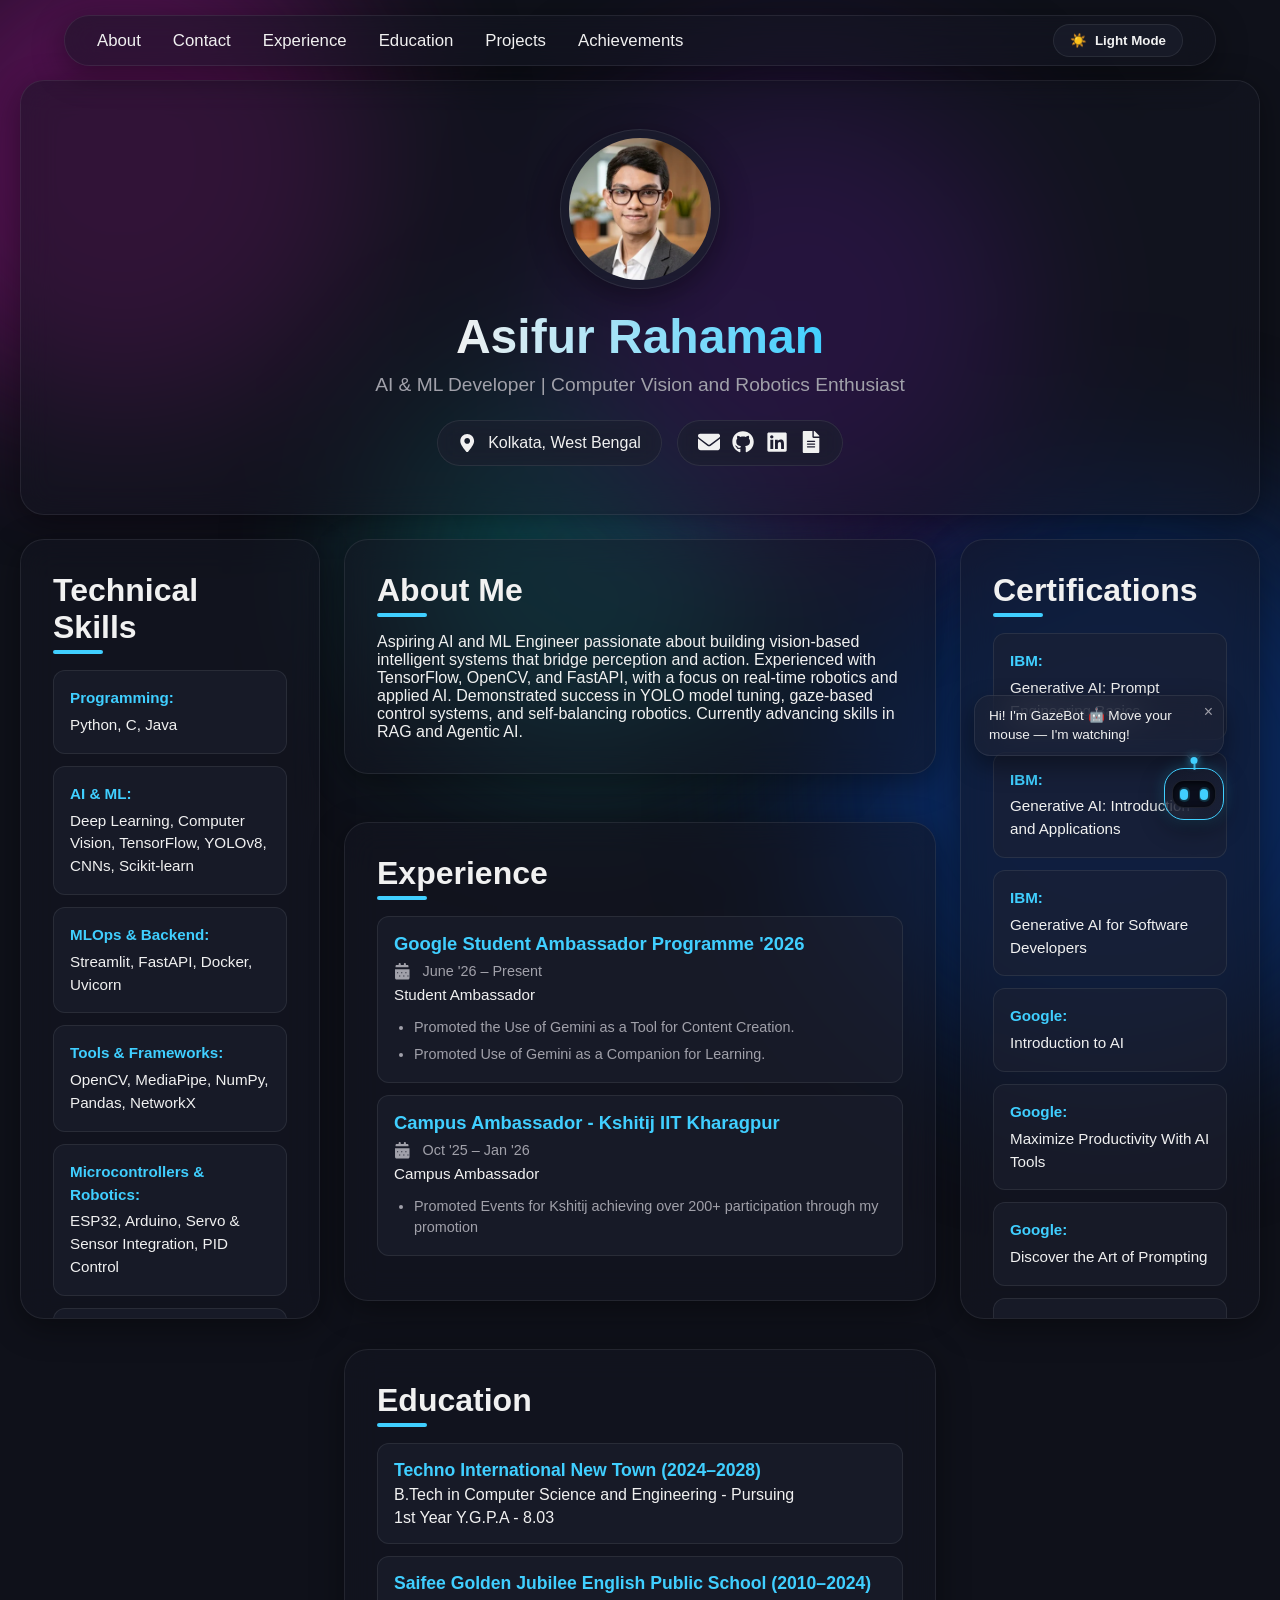
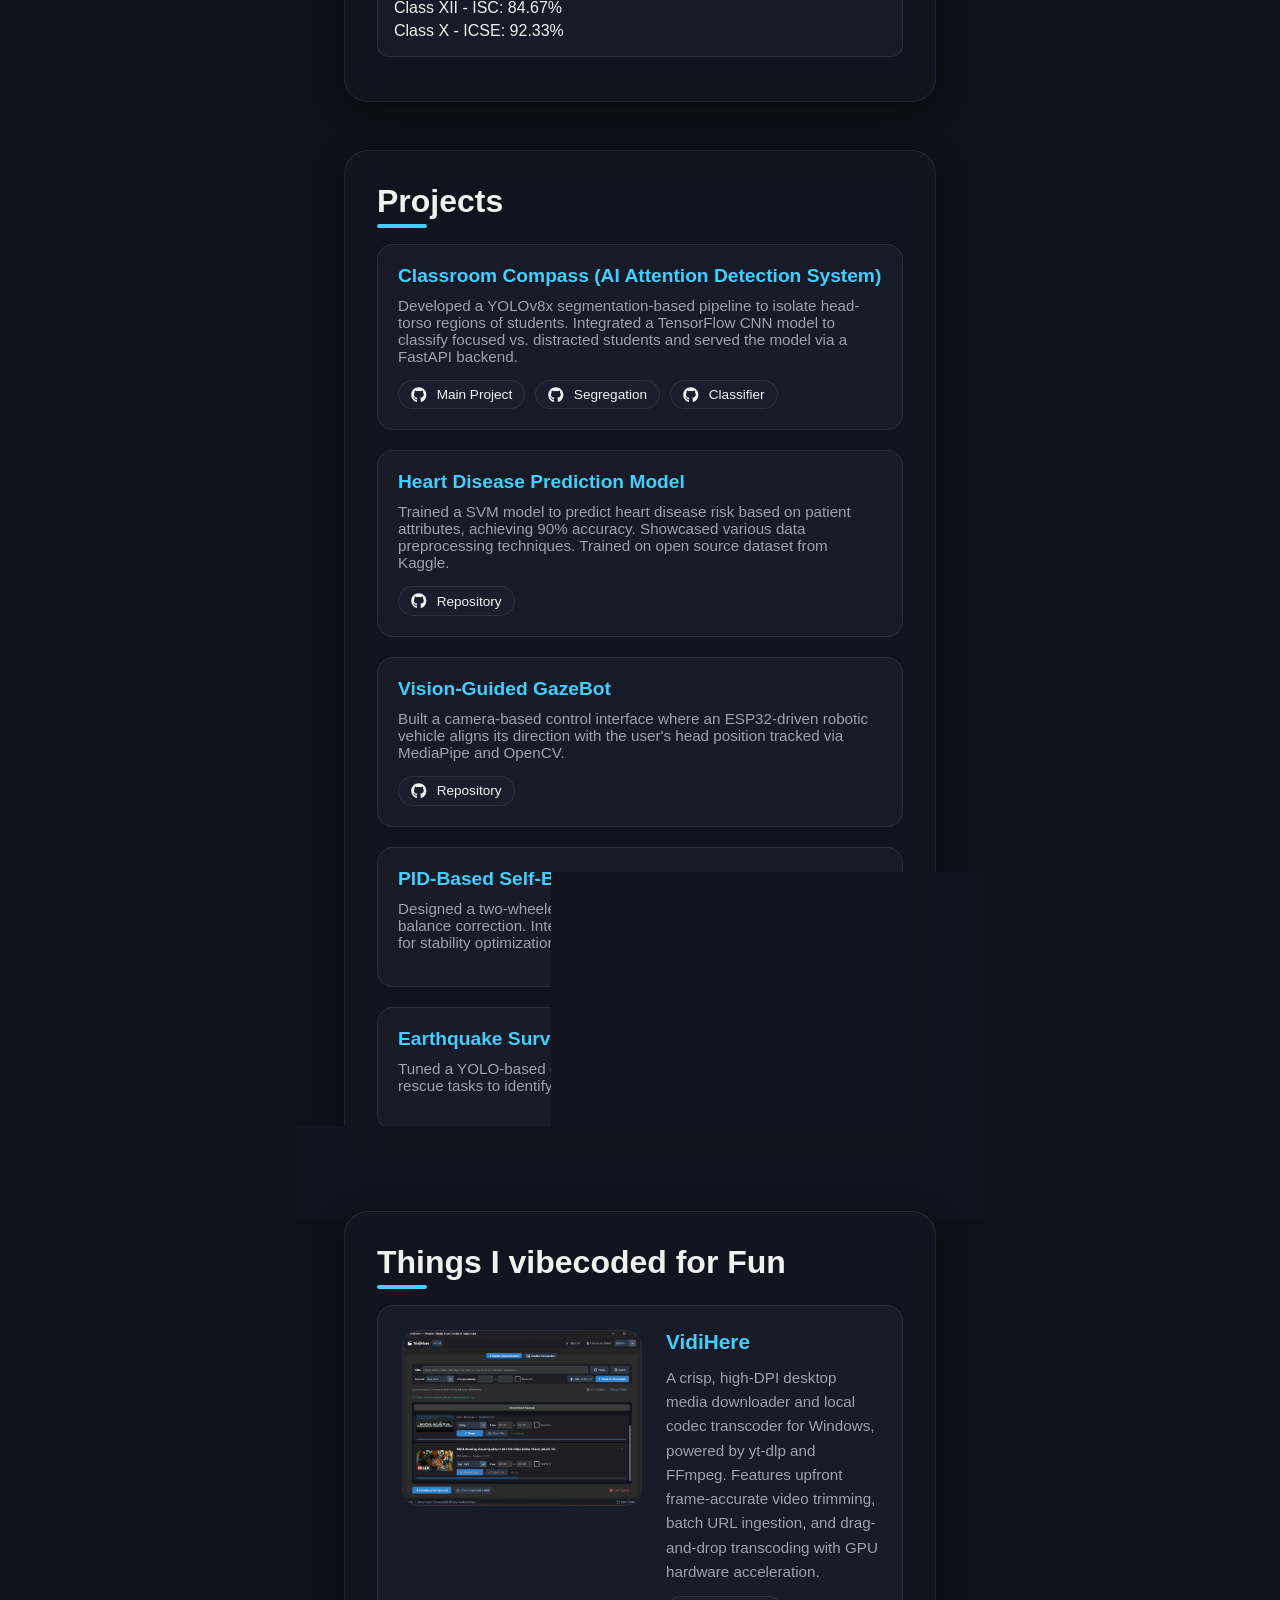
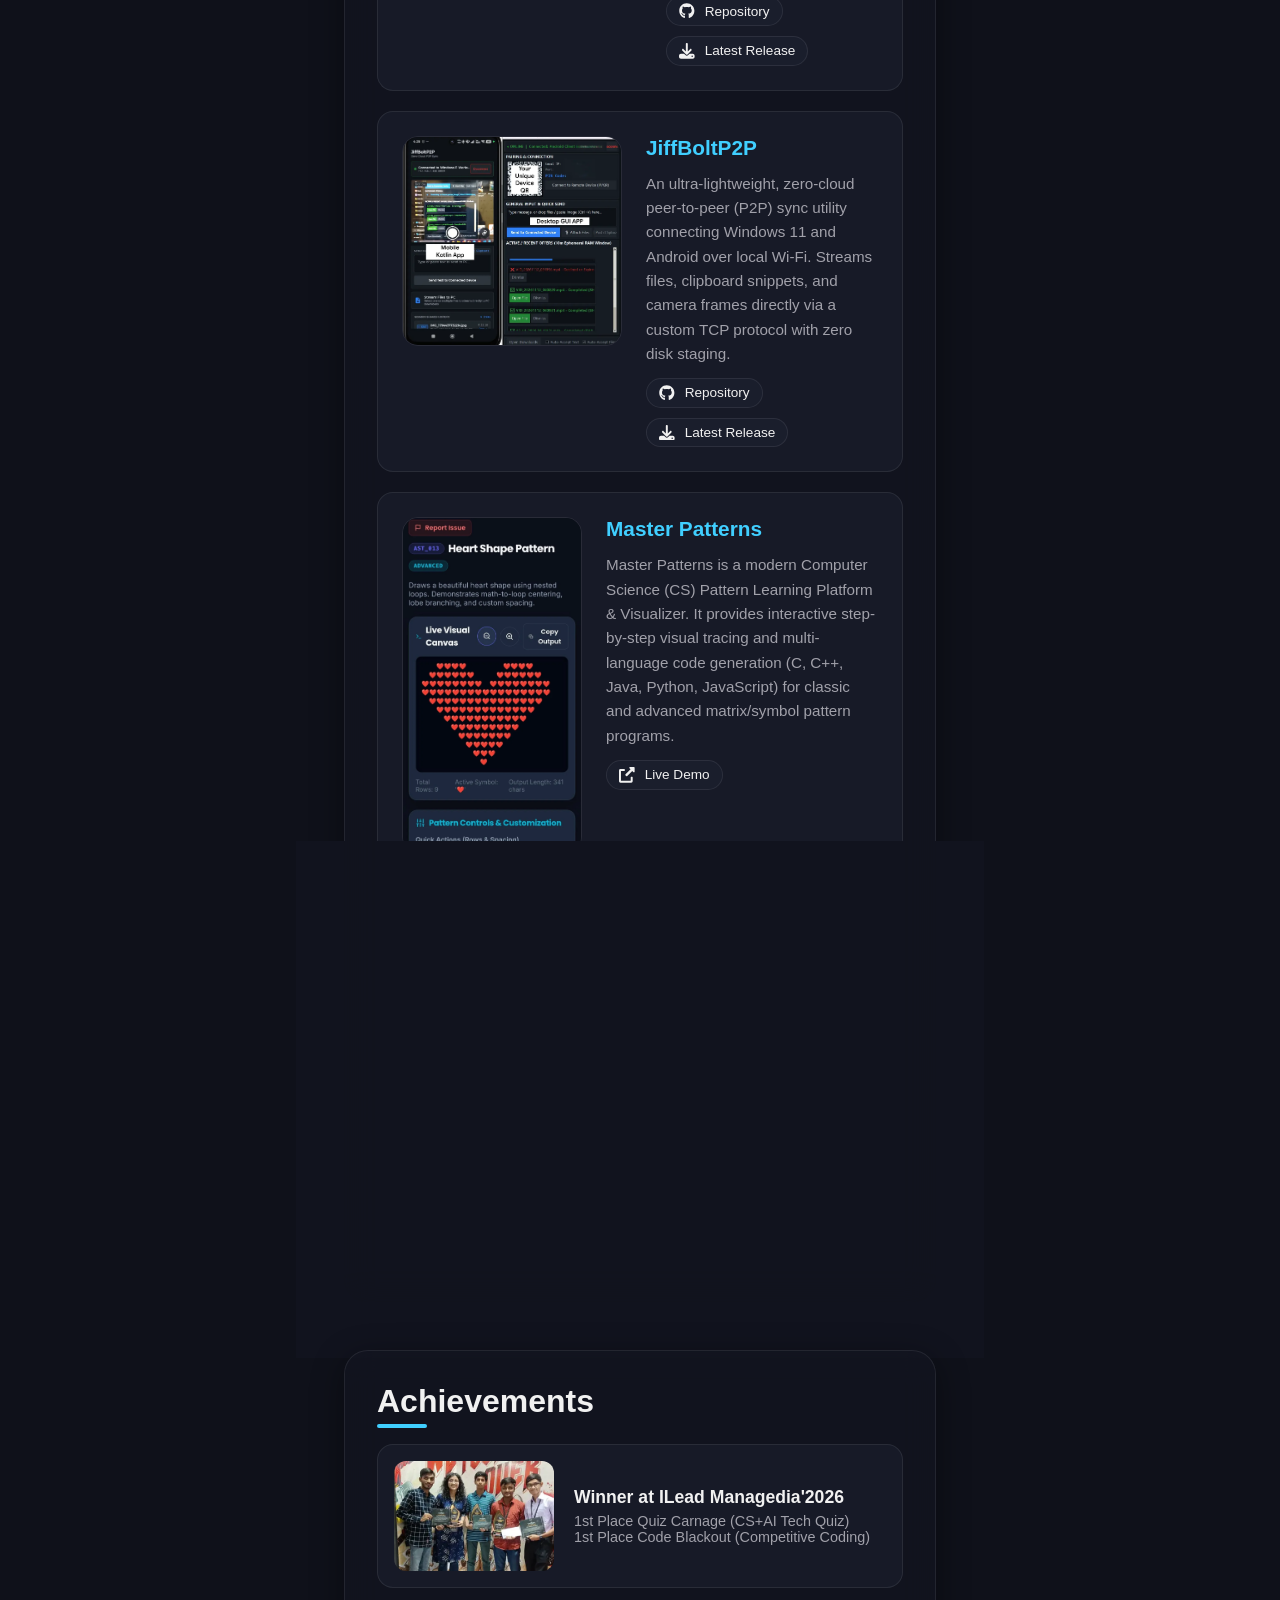
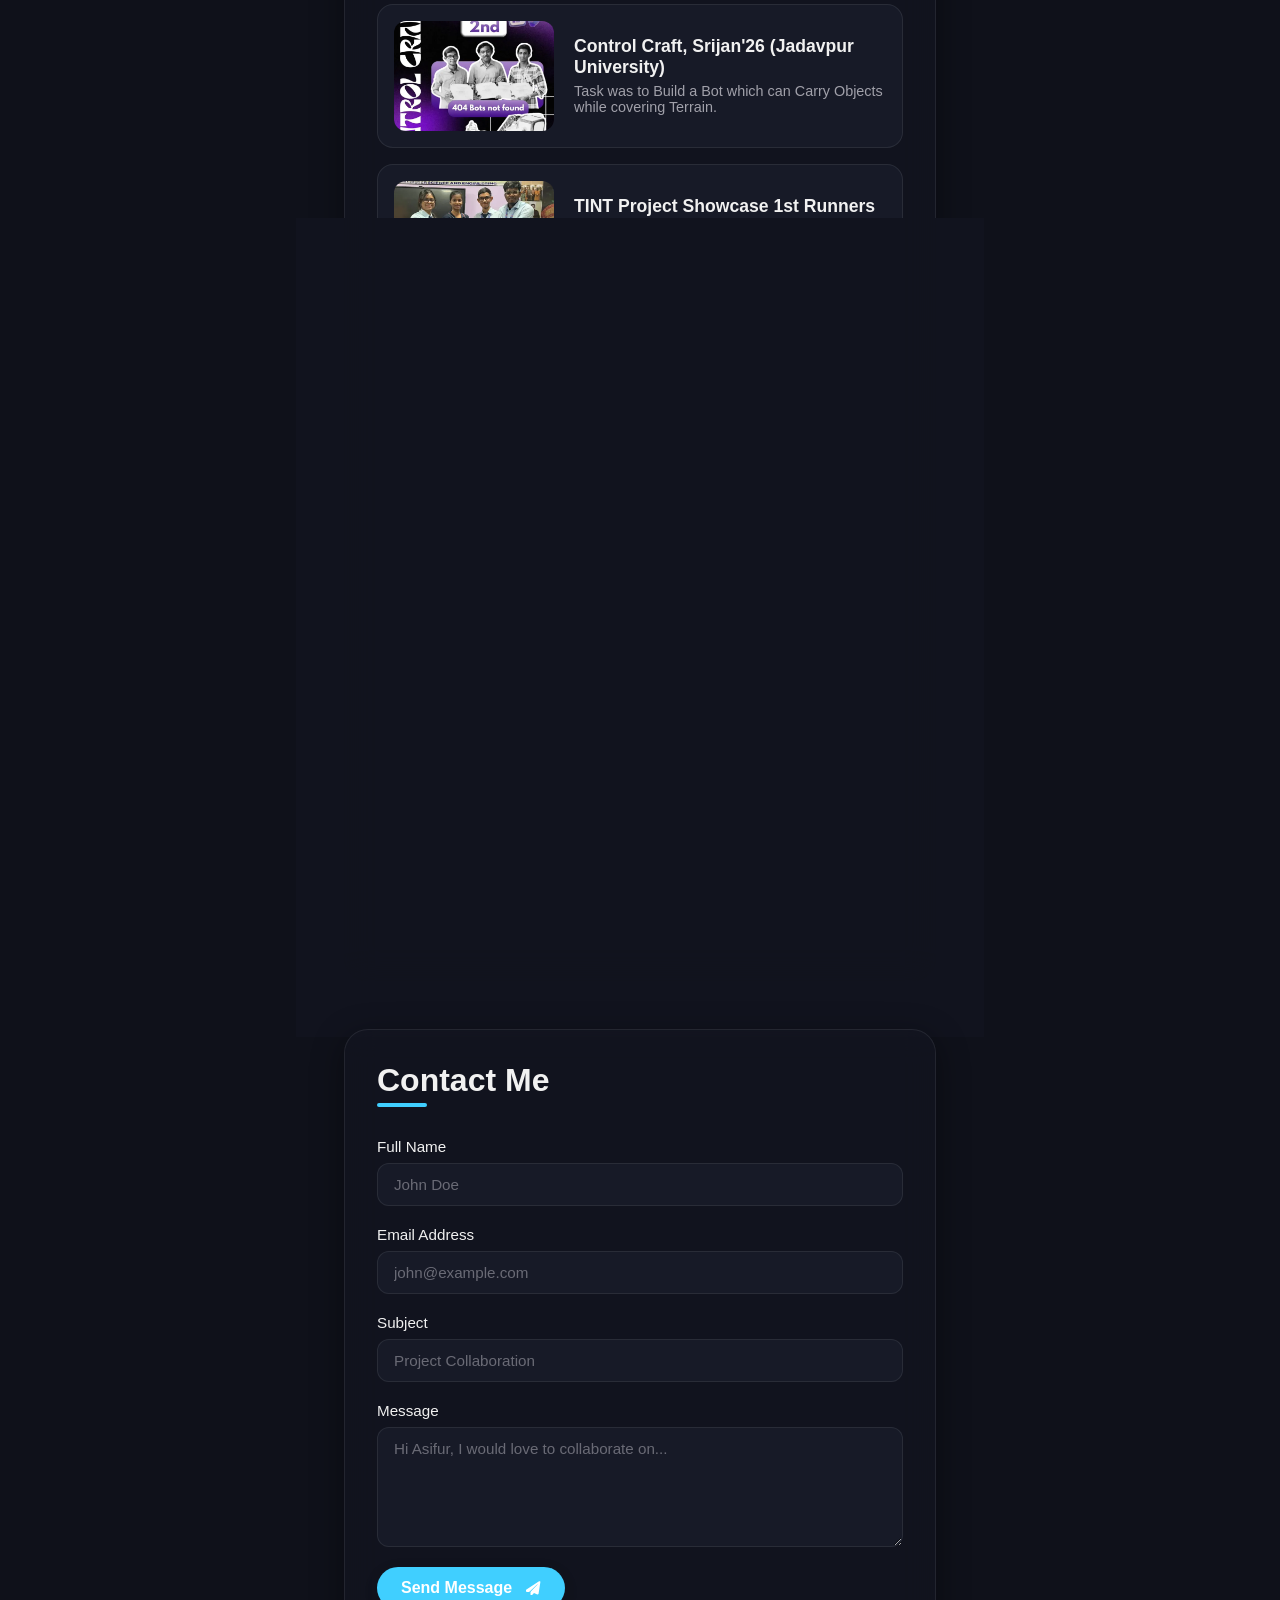
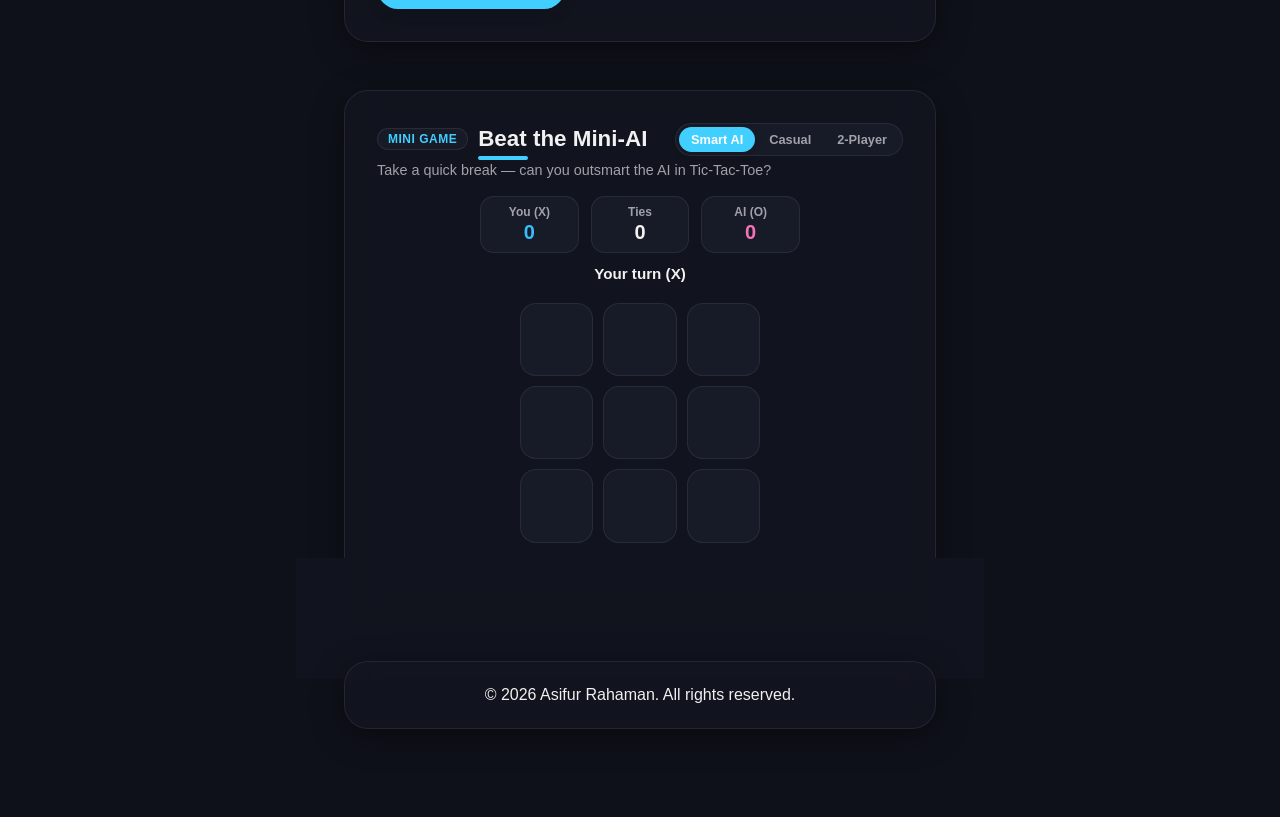
==== index.html @ 759df4ec "Add interactive GazeBot cursor-tracking mascot with speech dialogues" ====
<!DOCTYPE html>
<html lang="en">
<head>
    <meta charset="UTF-8" />
    <meta name="viewport" content="width=device-width, initial-scale=1.0" />
    <title>Asifur Rahaman | Portfolio</title>
    <link rel="icon" type="image/svg+xml" href="favicon.svg" />
    <link rel="icon" type="image/png" sizes="96x96" href="favicon-96x96.png" />
    <link rel="icon" type="image/x-icon" href="favicon.ico" />
    <link rel="apple-touch-icon" sizes="180x180" href="apple-touch-icon.png" />
    <meta name="description" content="Portfolio of Asifur Rahaman - Aspiring AI/ML Engineer and Robotics Enthusiast. Explore projects in computer vision, robotics, and applied AI." />
    <link rel="canonical" href="https://asifur-rahaman-portfolio.vercel.app/" />
    <meta property="og:title" content="Asifur Rahaman | Portfolio" />
    <meta property="og:description" content="Portfolio of Asifur Rahaman - Aspiring AI/ML Engineer and Robotics Enthusiast. Explore projects in computer vision, robotics, and applied AI." />
    <meta property="og:image" content="https://asifur-rahaman-portfolio.vercel.app/web-banner.jpg" />
    <meta property="og:url" content="https://asifur-rahaman-portfolio.vercel.app/" />
    <meta name="twitter:card" content="summary_large_image" />
    <link rel="stylesheet" href="styles.css" />
    <script defer src="script.js?v=1.0.1"></script>
    <link rel="preconnect" href="https://fonts.googleapis.com">
    <link rel="preconnect" href="https://fonts.gstatic.com" crossorigin>
    <link rel="preload" href="asifurimage.webp" as="image" fetchpriority="high">
    <link rel="preload" href="https://fonts.googleapis.com/css2?family=Google+Sans:ital,opsz,wght@0,17..18,400..700;1,17..18,400..700&display=swap" as="style" onload="this.onload=null;this.rel='stylesheet'">
    <noscript><link href="https://fonts.googleapis.com/css2?family=Google+Sans:ital,opsz,wght@0,17..18,400..700;1,17..18,400..700&display=swap" rel="stylesheet"></noscript>
</head>
<body class="dark-mode"> 
    <div class="blob blob-1"></div>
    <div class="blob blob-2"></div>
    <div class="blob blob-3"></div>
    <div class="blob blob-4"></div>
    <nav class="navbar glass-panel" aria-label="Main navigation">
        <ul>
            <li class="nav-about"><a href="#about">About</a></li>
            <li class="nav-contact"><a href="#contact">Contact</a></li>
            <li class="nav-experience"><a href="#experience">Experience</a></li>
            <li class="nav-education"><a href="#education">Education</a></li>
            <li class="nav-skills nav-skills-link"><a href="#skills">Skills</a></li>
            <li class="nav-achievements"><a href="#achievements">Achievements</a></li>
            <li class="nav-certifications nav-certifications-link"><a href="#certifications">Certifications</a></li>
            <li class="nav-projects"><a href="#projects">Projects</a></li>
            <li class="nav-toggle">
                <button id="darkModeToggle" class="dark-mode-btn glass-btn" aria-label="Toggle dark mode">
                    <span id="darkModeIcon">☀️</span>
                    <span id="darkModeText">Light Mode</span>
                </button>
            </li>
        </ul>
    </nav>
    <main class="container">
        <header class="glass-panel main-header slide-in">
            <div class="photo-frame">
                <img src="asifurimage.webp" alt="Asifur's Photo" id="profile-pic" fetchpriority="high">
            </div>
            <h1>Asifur Rahaman</h1>
            <p>AI & ML Developer | Computer Vision and Robotics Enthusiast</p>
            <div class="contact-icons">
                <div id="locationIconWrapper" class="location glass-pill" aria-label="Location: Kolkata, West Bengal">
                    <svg class="svg-icon" viewBox="0 0 384 512" aria-hidden="true"><path d="M172.268 501.67C26.97 319.467 0 250.316 0 192c0-106.039 85.961-192 192-192s192 85.961 192 192c0 58.316-26.97 127.467-172.268 309.67-9.535 11.916-29.929 11.916-39.464 0zM192 272c44.183 0 80-35.817 80-80s-35.817-80-80-80-80 35.817-80 80 35.817 80 80 80z"/></svg>
                    <span id="locationText">Kolkata, West Bengal</span>
                </div>
                <div class="top-icons-wrapper glass-pill">
                    <a href="mailto:asifurrahaman2018@gmail.com" target="_blank" aria-label="Send Email"><svg class="svg-icon" viewBox="0 0 512 512"><path d="M48 64C21.5 64 0 85.5 0 112c0 15.1 7.1 29.3 19.2 38.4L236.8 313.6c11.4 8.5 27 8.5 38.4 0L492.8 150.4c12.1-9.1 19.2-23.3 19.2-38.4c0-26.5-21.5-48-48-48H48zM0 176V384c0 35.3 28.7 64 64 64H448c35.3 0 64-28.7 64-64V176L294.4 339.2c-22.8 17.1-54 17.1-76.8 0L0 176z"/></svg></a>
                    <a href="https://github.com/asifur8282" target="_blank" aria-label="GitHub Profile"><svg class="svg-icon" viewBox="0 0 496 512"><path d="M165.9 397.4c0 2-2.3 3.6-5.2 3.6-3.3.3-5.6-1.3-5.6-3.6 0-2 2.3-3.6 5.2-3.6 3-.3 5.6 1.3 5.6 3.6zm-31.1-4.5c-.7 2 1.3 4.3 4.3 4.9 2.6 1 5.6 0 6.2-2s-1.3-4.3-4.3-5.2c-2.6-.7-5.5.3-6.2 2.3zm44.2-1.7c-2.9.7-4.9 2.6-4.6 4.9.3 2 2.9 3.3 5.9 2.6 2.9-.7 4.9-2.6 4.6-4.6-.3-1.9-3-3.2-5.9-2.9zM244.8 8C106.1 8 0 113.3 0 252c0 110.9 69.8 205.8 169.5 239.2 12.8 2.3 17.3-5.6 17.3-12.1 0-6.2-.3-40.4-.3-61.4 0 0-70 15-84.7-29.8 0 0-11.4-29.1-27.8-36.6 0 0-22.9-15.7 1.6-15.4 0 0 24.9 2 38.6 25.8 21.9 38.6 58.6 27.5 72.9 20.9 2.3-16 8.8-27.1 16-33.7-55.9-6.2-112.3-14.3-112.3-110.5 0-27.5 7.6-41.3 23.6-58.9-2.6-6.5-11.1-33.3 2.6-67.9 20.9-6.5 69 27 69 27 20-5.6 41.5-8.5 62.8-8.5s42.8 2.9 62.8 8.5c0 0 48.1-33.6 69-27 13.7 34.7 5.2 61.4 2.6 67.9 16 17.7 25.8 31.5 25.8 58.9 0 96.5-58.9 104.2-114.8 110.5 9.2 7.9 17 22.9 17 46.4 0 33.7-.3 75.4-.3 83.6 0 6.5 4.6 14.4 17.3 12.1C428.2 457.8 496 362.9 496 252 496 113.3 383.5 8 244.8 8zM97.2 352.9c-1.3 1-1 3.3.7 5.2 1.6 1.6 3.9 2.3 5.2 1 1.3-1 1-3.3-.7-5.2-1.6-1.6-3.9-2.3-5.2-1zm-10.8-8.1c-.7 1.3.3 2.9 2.3 3.9 1.6 1 3.6.7 4.3-.7.7-1.3-.3-2.9-2.3-3.9-2-.6-3.6-.3-4.3.7zm32.4 35.6c-1.6 1.3-1 4.3 1.3 6.2 2.3 2.3 5.2 2.6 6.5.7 1.3-1.3.7-4.3-1.3-6.2-2.2-2.3-5.2-2.6-6.5-.7zm-11.4-14.7c-1.6 1-1.6 3.6 0 5.9 1.6 2.3 4.3 3.3 5.6 2.3 1.6-1.3 1.6-3.9 0-6.2-1.4-2.3-4-3.3-5.6-2z"/></svg></a>
                    <a href="https://linkedin.com/in/asifur06rahaman" target="_blank" aria-label="LinkedIn Profile"><svg class="svg-icon" viewBox="0 0 448 512"><path d="M416 32H31.9C14.3 32 0 46.5 0 64.3v383.4C0 465.5 14.3 480 31.9 480H416c17.6 0 32-14.5 32-32.3V64.3c0-17.8-14.4-32.3-32-32.3zM135.4 416H69V202.2h66.5V416zm-33.2-243c-21.3 0-38.5-17.3-38.5-38.5S80.9 96 102.2 96c21.2 0 38.5 17.3 38.5 38.5 0 21.3-17.2 38.5-38.5 38.5zm282.1 243h-66.4V312c0-24.8-.5-56.7-34.5-56.7-34.6 0-39.9 27-39.9 54.9V416h-66.4V202.2h63.7v29.2h.9c8.9-16.8 30.6-34.5 62.9-34.5 67.2 0 79.7 44.3 79.7 101.9V416z"/></svg></a>
                    <a href="https://drive.google.com/file/d/15oWowPVIAo07UF3ZkDwc-2dcF7dG3gUZ/view?usp=sharing"
                        target="_blank" aria-label="View Resume"><svg class="svg-icon" viewBox="0 0 384 512"><path d="M224 136V0H24C10.7 0 0 10.7 0 24v464c0 13.3 10.7 24 24 24h336c13.3 0 24-10.7 24-24V160H248c-13.2 0-24-10.8-24-24zm64 236c0 6.6-5.4 12-12 12H108c-6.6 0-12-5.4-12-12v-8c0-6.6 5.4-12 12-12h168c6.6 0 12 5.4 12 12v8zm0-64c0 6.6-5.4 12-12 12H108c-6.6 0-12-5.4-12-12v-8c0-6.6 5.4-12 12-12h168c6.6 0 12 5.4 12 12v8zm0-72v8c0 6.6-5.4 12-12 12H108c-6.6 0-12-5.4-12-12v-8c0-6.6 5.4-12 12-12h168c6.6 0 12 5.4 12 12zm96-114.1v6.1H256V0h6.1c6.4 0 12.5 2.5 17 7l97.9 98c4.5 4.5 7 10.6 7 17z"/></svg></a>
                </div>
            </div>
        </header>
        <aside id="skills" class="skills-section glass-panel slide-in delay-1">
            <h2>Technical Skills</h2>
            <ul class="skills-list">
                <li class="glass-item"><strong>Programming:</strong> Python, C, Java</li>
                <li class="glass-item"><strong>AI & ML:</strong> Deep Learning, Computer Vision, TensorFlow, YOLOv8,
                    CNNs, Scikit-learn</li>
                <li class="glass-item"><strong>MLOps & Backend:</strong> Streamlit, FastAPI, Docker, Uvicorn
                </li>
                <li class="glass-item"><strong>Tools & Frameworks:</strong> OpenCV, MediaPipe, NumPy, Pandas, NetworkX
                </li>
                <li class="glass-item"><strong>Microcontrollers & Robotics:</strong> ESP32, Arduino, Servo & Sensor
                    Integration, PID Control</li>
                <li class="glass-item"><strong>Generative AI & LLMs:</strong> Prompt Engineering, RAG & Agentic AI
                    (Learning)</li>
                <li class="glass-item"><strong>Software:</strong> Canva, Adobe Photoshop, PowerPoint</li>
            </ul>
        </aside>
            <section id="about" class="about glass-panel slide-in delay-2">
                <h2>About Me</h2>
                <div class="card-content">
                    <p>Aspiring AI and ML Engineer passionate about building vision-based intelligent systems that
                        bridge perception and action. Experienced with TensorFlow, OpenCV, and FastAPI, with a focus on
                        real-time robotics and applied AI. Demonstrated success in YOLO model tuning, gaze-based control
                        systems, and self-balancing robotics. Currently advancing skills in RAG and Agentic AI.</p>
                </div>
            </section>
            <section id="experience" class="experience glass-panel slide-in delay-3">
                <h2>Experience</h2>
                <div class="card-content experience-list">
                    <div class="glass-item">
                        <div class="exp-header">
                            <strong>Google Student Ambassador Programme '2026</strong>
                            <span class="exp-date"><svg class="svg-icon" viewBox="0 0 448 512" style="margin-right: 6px;"><path d="M0 464c0 26.5 21.5 48 48 48h352c26.5 0 48-21.5 48-48V192H0v272zm320-168c0-4.4 3.6-8 8-8h16c4.4 0 8 3.6 8 8v16c0 4.4-3.6 8-8 8h-16c-4.4 0-8-3.6-8-8v-16zm-128 0c0-4.4 3.6-8 8-8h16c4.4 0 8 3.6 8 8v16c0 4.4-3.6 8-8 8h-16c-4.4 0-8-3.6-8-8v-16zm-128 0c0-4.4 3.6-8 8-8h16c4.4 0 8 3.6 8 8v16c0 4.4-3.6 8-8 8h-16c-4.4 0-8-3.6-8-8v-16zm320 96c0-4.4 3.6-8 8-8h16c4.4 0 8 3.6 8 8v16c0 4.4-3.6 8-8 8h-16c-4.4 0-8-3.6-8-8v-16zm-128 0c0-4.4 3.6-8 8-8h16c4.4 0 8 3.6 8 8v16c0 4.4-3.6 8-8 8h-16c-4.4 0-8-3.6-8-8v-16zm-128 0c0-4.4 3.6-8 8-8h16c4.4 0 8 3.6 8 8v16c0 4.4-3.6 8-8 8h-16c-4.4 0-8-3.6-8-8v-16zM32 128h384V96c0-17.7-14.3-32-32-32h-48V32c0-17.7-14.3-32-32-32s-32 14.3-32 32v32H176V32c0-17.7-14.3-32-32-32s-32 14.3-32 32v32H48C30.3 64 16 78.3 16 96v32h16z"/></svg>June '26 – Present</span>
                        </div>
                        <span class="exp-role">Student Ambassador</span>
                        <ul class="exp-bullets">
                            <li>Promoted the Use of Gemini as a Tool for Content Creation.</li>
                            <li>Promoted Use of Gemini as a Companion for Learning.</li>
                        </ul>
                    </div>
                    <div class="glass-item">
                        <div class="exp-header">
                            <strong>Campus Ambassador - Kshitij IIT Kharagpur</strong>
                            <span class="exp-date"><svg class="svg-icon" viewBox="0 0 448 512" style="margin-right: 6px;"><path d="M0 464c0 26.5 21.5 48 48 48h352c26.5 0 48-21.5 48-48V192H0v272zm320-168c0-4.4 3.6-8 8-8h16c4.4 0 8 3.6 8 8v16c0 4.4-3.6 8-8 8h-16c-4.4 0-8-3.6-8-8v-16zm-128 0c0-4.4 3.6-8 8-8h16c4.4 0 8 3.6 8 8v16c0 4.4-3.6 8-8 8h-16c-4.4 0-8-3.6-8-8v-16zm-128 0c0-4.4 3.6-8 8-8h16c4.4 0 8 3.6 8 8v16c0 4.4-3.6 8-8 8h-16c-4.4 0-8-3.6-8-8v-16zm320 96c0-4.4 3.6-8 8-8h16c4.4 0 8 3.6 8 8v16c0 4.4-3.6 8-8 8h-16c-4.4 0-8-3.6-8-8v-16zm-128 0c0-4.4 3.6-8 8-8h16c4.4 0 8 3.6 8 8v16c0 4.4-3.6 8-8 8h-16c-4.4 0-8-3.6-8-8v-16zm-128 0c0-4.4 3.6-8 8-8h16c4.4 0 8 3.6 8 8v16c0 4.4-3.6 8-8 8h-16c-4.4 0-8-3.6-8-8v-16zM32 128h384V96c0-17.7-14.3-32-32-32h-48V32c0-17.7-14.3-32-32-32s-32 14.3-32 32v32H176V32c0-17.7-14.3-32-32-32s-32 14.3-32 32v32H48C30.3 64 16 78.3 16 96v32h16z"/></svg>Oct '25 – Jan '26</span>
                        </div>
                        <span class="exp-role">Campus Ambassador</span>
                        <ul class="exp-bullets">
                            <li>Promoted Events for Kshitij achieving over 200+ participation through my promotion</li>
                        </ul>
                    </div>
                </div>
            </section>
            <section id="education" class="education glass-panel slide-in delay-3">
                <h2>Education</h2>
                <div class="card-content education-list">
                    <div class="glass-item">
                        <strong>Techno International New Town (2024–2028)</strong>
                        <span>B.Tech in Computer Science and Engineering - Pursuing</span>
                        <span>1st Year Y.G.P.A - 8.03</span>
                    </div>
                    <div class="glass-item">
                        <strong>Saifee Golden Jubilee English Public School (2010–2024)</strong>
                        <span>Class XII - ISC: 84.67%</span>
                        <span>Class X - ICSE: 92.33%</span>
                    </div>
                </div>
            </section>
            <section id="projects" class="projects glass-panel slide-in delay-5">
                <h2>Projects</h2>
                <div class="projects-grid">
                    <article class="project-card inner-glass">
                        <h3>Classroom Compass (AI Attention Detection System)</h3>
                        <p>Developed a YOLOv8x segmentation-based pipeline to isolate head-torso regions of students.
                            Integrated a TensorFlow CNN model to classify focused vs. distracted students and served the
                            model via a FastAPI backend.</p>
                        <div class="links">
                            <a href="https://github.com/Classroom-Compass" target="_blank" class="glass-chip"><svg class="svg-icon" viewBox="0 0 496 512" style="margin-right: 4px;"><path d="M165.9 397.4c0 2-2.3 3.6-5.2 3.6-3.3.3-5.6-1.3-5.6-3.6 0-2 2.3-3.6 5.2-3.6 3-.3 5.6 1.3 5.6 3.6zm-31.1-4.5c-.7 2 1.3 4.3 4.3 4.9 2.6 1 5.6 0 6.2-2s-1.3-4.3-4.3-5.2c-2.6-.7-5.5.3-6.2 2.3zm44.2-1.7c-2.9.7-4.9 2.6-4.6 4.9.3 2 2.9 3.3 5.9 2.6 2.9-.7 4.9-2.6 4.6-4.6-.3-1.9-3-3.2-5.9-2.9zM244.8 8C106.1 8 0 113.3 0 252c0 110.9 69.8 205.8 169.5 239.2 12.8 2.3 17.3-5.6 17.3-12.1 0-6.2-.3-40.4-.3-61.4 0 0-70 15-84.7-29.8 0 0-11.4-29.1-27.8-36.6 0 0-22.9-15.7 1.6-15.4 0 0 24.9 2 38.6 25.8 21.9 38.6 58.6 27.5 72.9 20.9 2.3-16 8.8-27.1 16-33.7-55.9-6.2-112.3-14.3-112.3-110.5 0-27.5 7.6-41.3 23.6-58.9-2.6-6.5-11.1-33.3 2.6-67.9 20.9-6.5 69 27 69 27 20-5.6 41.5-8.5 62.8-8.5s42.8 2.9 62.8 8.5c0 0 48.1-33.6 69-27 13.7 34.7 5.2 61.4 2.6 67.9 16 17.7 25.8 31.5 25.8 58.9 0 96.5-58.9 104.2-114.8 110.5 9.2 7.9 17 22.9 17 46.4 0 33.7-.3 75.4-.3 83.6 0 6.5 4.6 14.4 17.3 12.1C428.2 457.8 496 362.9 496 252 496 113.3 383.5 8 244.8 8zM97.2 352.9c-1.3 1-1 3.3.7 5.2 1.6 1.6 3.9 2.3 5.2 1 1.3-1 1-3.3-.7-5.2-1.6-1.6-3.9-2.3-5.2-1zm-10.8-8.1c-.7 1.3.3 2.9 2.3 3.9 1.6 1 3.6.7 4.3-.7.7-1.3-.3-2.9-2.3-3.9-2-.6-3.6-.3-4.3.7zm32.4 35.6c-1.6 1.3-1 4.3 1.3 6.2 2.3 2.3 5.2 2.6 6.5.7 1.3-1.3.7-4.3-1.3-6.2-2.2-2.3-5.2-2.6-6.5-.7zm-11.4-14.7c-1.6 1-1.6 3.6 0 5.9 1.6 2.3 4.3 3.3 5.6 2.3 1.6-1.3 1.6-3.9 0-6.2-1.4-2.3-4-3.3-5.6-2z"/></svg>Main Project</a>
                            <a href="https://github.com/asifur8282/Classroom-Person-Segregation-Model" target="_blank"
                                class="glass-chip"><svg class="svg-icon" viewBox="0 0 496 512" style="margin-right: 4px;"><path d="M165.9 397.4c0 2-2.3 3.6-5.2 3.6-3.3.3-5.6-1.3-5.6-3.6 0-2 2.3-3.6 5.2-3.6 3-.3 5.6 1.3 5.6 3.6zm-31.1-4.5c-.7 2 1.3 4.3 4.3 4.9 2.6 1 5.6 0 6.2-2s-1.3-4.3-4.3-5.2c-2.6-.7-5.5.3-6.2 2.3zm44.2-1.7c-2.9.7-4.9 2.6-4.6 4.9.3 2 2.9 3.3 5.9 2.6 2.9-.7 4.9-2.6 4.6-4.6-.3-1.9-3-3.2-5.9-2.9zM244.8 8C106.1 8 0 113.3 0 252c0 110.9 69.8 205.8 169.5 239.2 12.8 2.3 17.3-5.6 17.3-12.1 0-6.2-.3-40.4-.3-61.4 0 0-70 15-84.7-29.8 0 0-11.4-29.1-27.8-36.6 0 0-22.9-15.7 1.6-15.4 0 0 24.9 2 38.6 25.8 21.9 38.6 58.6 27.5 72.9 20.9 2.3-16 8.8-27.1 16-33.7-55.9-6.2-112.3-14.3-112.3-110.5 0-27.5 7.6-41.3 23.6-58.9-2.6-6.5-11.1-33.3 2.6-67.9 20.9-6.5 69 27 69 27 20-5.6 41.5-8.5 62.8-8.5s42.8 2.9 62.8 8.5c0 0 48.1-33.6 69-27 13.7 34.7 5.2 61.4 2.6 67.9 16 17.7 25.8 31.5 25.8 58.9 0 96.5-58.9 104.2-114.8 110.5 9.2 7.9 17 22.9 17 46.4 0 33.7-.3 75.4-.3 83.6 0 6.5 4.6 14.4 17.3 12.1C428.2 457.8 496 362.9 496 252 496 113.3 383.5 8 244.8 8zM97.2 352.9c-1.3 1-1 3.3.7 5.2 1.6 1.6 3.9 2.3 5.2 1 1.3-1 1-3.3-.7-5.2-1.6-1.6-3.9-2.3-5.2-1zm-10.8-8.1c-.7 1.3.3 2.9 2.3 3.9 1.6 1 3.6.7 4.3-.7.7-1.3-.3-2.9-2.3-3.9-2-.6-3.6-.3-4.3.7zm32.4 35.6c-1.6 1.3-1 4.3 1.3 6.2 2.3 2.3 5.2 2.6 6.5.7 1.3-1.3.7-4.3-1.3-6.2-2.2-2.3-5.2-2.6-6.5-.7zm-11.4-14.7c-1.6 1-1.6 3.6 0 5.9 1.6 2.3 4.3 3.3 5.6 2.3 1.6-1.3 1.6-3.9 0-6.2-1.4-2.3-4-3.3-5.6-2z"/></svg>Segregation</a>
                            <a href="https://github.com/asifur8282/Classroom-Compass-Classifier" target="_blank"
                                class="glass-chip"><svg class="svg-icon" viewBox="0 0 496 512" style="margin-right: 4px;"><path d="M165.9 397.4c0 2-2.3 3.6-5.2 3.6-3.3.3-5.6-1.3-5.6-3.6 0-2 2.3-3.6 5.2-3.6 3-.3 5.6 1.3 5.6 3.6zm-31.1-4.5c-.7 2 1.3 4.3 4.3 4.9 2.6 1 5.6 0 6.2-2s-1.3-4.3-4.3-5.2c-2.6-.7-5.5.3-6.2 2.3zm44.2-1.7c-2.9.7-4.9 2.6-4.6 4.9.3 2 2.9 3.3 5.9 2.6 2.9-.7 4.9-2.6 4.6-4.6-.3-1.9-3-3.2-5.9-2.9zM244.8 8C106.1 8 0 113.3 0 252c0 110.9 69.8 205.8 169.5 239.2 12.8 2.3 17.3-5.6 17.3-12.1 0-6.2-.3-40.4-.3-61.4 0 0-70 15-84.7-29.8 0 0-11.4-29.1-27.8-36.6 0 0-22.9-15.7 1.6-15.4 0 0 24.9 2 38.6 25.8 21.9 38.6 58.6 27.5 72.9 20.9 2.3-16 8.8-27.1 16-33.7-55.9-6.2-112.3-14.3-112.3-110.5 0-27.5 7.6-41.3 23.6-58.9-2.6-6.5-11.1-33.3 2.6-67.9 20.9-6.5 69 27 69 27 20-5.6 41.5-8.5 62.8-8.5s42.8 2.9 62.8 8.5c0 0 48.1-33.6 69-27 13.7 34.7 5.2 61.4 2.6 67.9 16 17.7 25.8 31.5 25.8 58.9 0 96.5-58.9 104.2-114.8 110.5 9.2 7.9 17 22.9 17 46.4 0 33.7-.3 75.4-.3 83.6 0 6.5 4.6 14.4 17.3 12.1C428.2 457.8 496 362.9 496 252 496 113.3 383.5 8 244.8 8zM97.2 352.9c-1.3 1-1 3.3.7 5.2 1.6 1.6 3.9 2.3 5.2 1 1.3-1 1-3.3-.7-5.2-1.6-1.6-3.9-2.3-5.2-1zm-10.8-8.1c-.7 1.3.3 2.9 2.3 3.9 1.6 1 3.6.7 4.3-.7.7-1.3-.3-2.9-2.3-3.9-2-.6-3.6-.3-4.3.7zm32.4 35.6c-1.6 1.3-1 4.3 1.3 6.2 2.3 2.3 5.2 2.6 6.5.7 1.3-1.3.7-4.3-1.3-6.2-2.2-2.3-5.2-2.6-6.5-.7zm-11.4-14.7c-1.6 1-1.6 3.6 0 5.9 1.6 2.3 4.3 3.3 5.6 2.3 1.6-1.3 1.6-3.9 0-6.2-1.4-2.3-4-3.3-5.6-2z"/></svg>Classifier</a>
                        </div>
                    </article>
                    <article class="project-card inner-glass">
                        <h3>Heart Disease Prediction Model</h3>
                        <p>Trained a SVM model to predict heart disease risk based on patient attributes, achieving 90%
                            accuracy. Showcased various data preprocessing techniques. Trained on open source dataset
                            from Kaggle.</p>
                        <div class="links">
                            <a href="https://github.com/asifur8282/Heart-Disease-Prediction" target="_blank"
                                class="glass-chip"><svg class="svg-icon" viewBox="0 0 496 512" style="margin-right: 4px;"><path d="M165.9 397.4c0 2-2.3 3.6-5.2 3.6-3.3.3-5.6-1.3-5.6-3.6 0-2 2.3-3.6 5.2-3.6 3-.3 5.6 1.3 5.6 3.6zm-31.1-4.5c-.7 2 1.3 4.3 4.3 4.9 2.6 1 5.6 0 6.2-2s-1.3-4.3-4.3-5.2c-2.6-.7-5.5.3-6.2 2.3zm44.2-1.7c-2.9.7-4.9 2.6-4.6 4.9.3 2 2.9 3.3 5.9 2.6 2.9-.7 4.9-2.6 4.6-4.6-.3-1.9-3-3.2-5.9-2.9zM244.8 8C106.1 8 0 113.3 0 252c0 110.9 69.8 205.8 169.5 239.2 12.8 2.3 17.3-5.6 17.3-12.1 0-6.2-.3-40.4-.3-61.4 0 0-70 15-84.7-29.8 0 0-11.4-29.1-27.8-36.6 0 0-22.9-15.7 1.6-15.4 0 0 24.9 2 38.6 25.8 21.9 38.6 58.6 27.5 72.9 20.9 2.3-16 8.8-27.1 16-33.7-55.9-6.2-112.3-14.3-112.3-110.5 0-27.5 7.6-41.3 23.6-58.9-2.6-6.5-11.1-33.3 2.6-67.9 20.9-6.5 69 27 69 27 20-5.6 41.5-8.5 62.8-8.5s42.8 2.9 62.8 8.5c0 0 48.1-33.6 69-27 13.7 34.7 5.2 61.4 2.6 67.9 16 17.7 25.8 31.5 25.8 58.9 0 96.5-58.9 104.2-114.8 110.5 9.2 7.9 17 22.9 17 46.4 0 33.7-.3 75.4-.3 83.6 0 6.5 4.6 14.4 17.3 12.1C428.2 457.8 496 362.9 496 252 496 113.3 383.5 8 244.8 8zM97.2 352.9c-1.3 1-1 3.3.7 5.2 1.6 1.6 3.9 2.3 5.2 1 1.3-1 1-3.3-.7-5.2-1.6-1.6-3.9-2.3-5.2-1zm-10.8-8.1c-.7 1.3.3 2.9 2.3 3.9 1.6 1 3.6.7 4.3-.7.7-1.3-.3-2.9-2.3-3.9-2-.6-3.6-.3-4.3.7zm32.4 35.6c-1.6 1.3-1 4.3 1.3 6.2 2.3 2.3 5.2 2.6 6.5.7 1.3-1.3.7-4.3-1.3-6.2-2.2-2.3-5.2-2.6-6.5-.7zm-11.4-14.7c-1.6 1-1.6 3.6 0 5.9 1.6 2.3 4.3 3.3 5.6 2.3 1.6-1.3 1.6-3.9 0-6.2-1.4-2.3-4-3.3-5.6-2z"/></svg>Repository</a>
                        </div>
                    </article>
                    <article class="project-card inner-glass">
                        <h3>Vision-Guided GazeBot</h3>
                        <p>Built a camera-based control interface where an ESP32-driven robotic vehicle aligns its
                            direction with the user's head position tracked via MediaPipe and OpenCV.</p>
                        <div class="links">
                            <a href="https://github.com/asifur8282/ML-Vision-Guided-GazeBot" target="_blank"
                                class="glass-chip"><svg class="svg-icon" viewBox="0 0 496 512" style="margin-right: 4px;"><path d="M165.9 397.4c0 2-2.3 3.6-5.2 3.6-3.3.3-5.6-1.3-5.6-3.6 0-2 2.3-3.6 5.2-3.6 3-.3 5.6 1.3 5.6 3.6zm-31.1-4.5c-.7 2 1.3 4.3 4.3 4.9 2.6 1 5.6 0 6.2-2s-1.3-4.3-4.3-5.2c-2.6-.7-5.5.3-6.2 2.3zm44.2-1.7c-2.9.7-4.9 2.6-4.6 4.9.3 2 2.9 3.3 5.9 2.6 2.9-.7 4.9-2.6 4.6-4.6-.3-1.9-3-3.2-5.9-2.9zM244.8 8C106.1 8 0 113.3 0 252c0 110.9 69.8 205.8 169.5 239.2 12.8 2.3 17.3-5.6 17.3-12.1 0-6.2-.3-40.4-.3-61.4 0 0-70 15-84.7-29.8 0 0-11.4-29.1-27.8-36.6 0 0-22.9-15.7 1.6-15.4 0 0 24.9 2 38.6 25.8 21.9 38.6 58.6 27.5 72.9 20.9 2.3-16 8.8-27.1 16-33.7-55.9-6.2-112.3-14.3-112.3-110.5 0-27.5 7.6-41.3 23.6-58.9-2.6-6.5-11.1-33.3 2.6-67.9 20.9-6.5 69 27 69 27 20-5.6 41.5-8.5 62.8-8.5s42.8 2.9 62.8 8.5c0 0 48.1-33.6 69-27 13.7 34.7 5.2 61.4 2.6 67.9 16 17.7 25.8 31.5 25.8 58.9 0 96.5-58.9 104.2-114.8 110.5 9.2 7.9 17 22.9 17 46.4 0 33.7-.3 75.4-.3 83.6 0 6.5 4.6 14.4 17.3 12.1C428.2 457.8 496 362.9 496 252 496 113.3 383.5 8 244.8 8zM97.2 352.9c-1.3 1-1 3.3.7 5.2 1.6 1.6 3.9 2.3 5.2 1 1.3-1 1-3.3-.7-5.2-1.6-1.6-3.9-2.3-5.2-1zm-10.8-8.1c-.7 1.3.3 2.9 2.3 3.9 1.6 1 3.6.7 4.3-.7.7-1.3-.3-2.9-2.3-3.9-2-.6-3.6-.3-4.3.7zm32.4 35.6c-1.6 1.3-1 4.3 1.3 6.2 2.3 2.3 5.2 2.6 6.5.7 1.3-1.3.7-4.3-1.3-6.2-2.2-2.3-5.2-2.6-6.5-.7zm-11.4-14.7c-1.6 1-1.6 3.6 0 5.9 1.6 2.3 4.3 3.3 5.6 2.3 1.6-1.3 1.6-3.9 0-6.2-1.4-2.3-4-3.3-5.6-2z"/></svg>Repository</a>
                        </div>
                    </article>

                    <article class="project-card inner-glass">
                        <h3>PID-Based Self-Balancing Bot</h3>
                        <p>Designed a two-wheeled bot using PID control algorithms for dynamic balance correction.
                            Integrated sensor feedback and motor control loops for stability optimization.</p>
                    </article>
                    <article class="project-card inner-glass">
                        <h3>Earthquake Survivor Detection (YOLO Model Tuning)</h3>
                        <p>Tuned a YOLO-based object detector for post-disaster search-and-rescue tasks to identify
                            survivors or critical objects in rubble imagery.</p>
                    </article>
                </div>
            </section>
            <section id="vibecoded" class="vibecoded glass-panel slide-in delay-5">
                <h2>Things I vibecoded for Fun</h2>
                <div class="vibecoded-grid">
                    <article class="vibecoded-card inner-glass">
                        <div class="vibecoded-img-wrapper wide">
                            <img src="vibecoded-images/VidiHere.webp" alt="VidiHere Preview" loading="lazy">
                        </div>
                        <div class="vibecoded-content">
                            <h3>VidiHere</h3>
                            <p>A crisp, high-DPI desktop media downloader and local codec transcoder for Windows, powered by yt-dlp and FFmpeg. Features upfront frame-accurate video trimming, batch URL ingestion, and drag-and-drop transcoding with GPU hardware acceleration.</p>
                            <div class="links">
                                <a href="https://github.com/asifur8282/VidiHere" target="_blank" class="glass-chip">
                                    <svg class="svg-icon" viewBox="0 0 496 512" style="margin-right: 4px;"><path d="M165.9 397.4c0 2-2.3 3.6-5.2 3.6-3.3.3-5.6-1.3-5.6-3.6 0-2 2.3-3.6 5.2-3.6 3-.3 5.6 1.3 5.6 3.6zm-31.1-4.5c-.7 2 1.3 4.3 4.3 4.9 2.6 1 5.6 0 6.2-2s-1.3-4.3-4.3-5.2c-2.6-.7-5.5.3-6.2 2.3zm44.2-1.7c-2.9.7-4.9 2.6-4.6 4.9.3 2 2.9 3.3 5.9 2.6 2.9-.7 4.9-2.6 4.6-4.6-.3-1.9-3-3.2-5.9-2.9zM244.8 8C106.1 8 0 113.3 0 252c0 110.9 69.8 205.8 169.5 239.2 12.8 2.3 17.3-5.6 17.3-12.1 0-6.2-.3-40.4-.3-61.4 0 0-70 15-84.7-29.8 0 0-11.4-29.1-27.8-36.6 0 0-22.9-15.7 1.6-15.4 0 0 24.9 2 38.6 25.8 21.9 38.6 58.6 27.5 72.9 20.9 2.3-16 8.8-27.1 16-33.7-55.9-6.2-112.3-14.3-112.3-110.5 0-27.5 7.6-41.3 23.6-58.9-2.6-6.5-11.1-33.3 2.6-67.9 20.9-6.5 69 27 69 27 20-5.6 41.5-8.5 62.8-8.5s42.8 2.9 62.8 8.5c0 0 48.1-33.6 69-27 13.7 34.7 5.2 61.4 2.6 67.9 16 17.7 25.8 31.5 25.8 58.9 0 96.5-58.9 104.2-114.8 110.5 9.2 7.9 17 22.9 17 46.4 0 33.7-.3 75.4-.3 83.6 0 6.5 4.6 14.4 17.3 12.1C428.2 457.8 496 362.9 496 252 496 113.3 383.5 8 244.8 8zM97.2 352.9c-1.3 1-1 3.3.7 5.2 1.6 1.6 3.9 2.3 5.2 1 1.3-1 1-3.3-.7-5.2-1.6-1.6-3.9-2.3-5.2-1zm-10.8-8.1c-.7 1.3.3 2.9 2.3 3.9 1.6 1 3.6.7 4.3-.7.7-1.3-.3-2.9-2.3-3.9-2-.6-3.6-.3-4.3.7zm32.4 35.6c-1.6 1.3-1 4.3 1.3 6.2 2.3 2.3 5.2 2.6 6.5.7 1.3-1.3.7-4.3-1.3-6.2-2.2-2.3-5.2-2.6-6.5-.7zm-11.4-14.7c-1.6 1-1.6 3.6 0 5.9 1.6 2.3 4.3 3.3 5.6 2.3 1.6-1.3 1.6-3.9 0-6.2-1.4-2.3-4-3.3-5.6-2z"/></svg>
                                    Repository
                                </a>
                                <a href="https://github.com/asifur8282/VidiHere/releases" target="_blank" class="glass-chip">
                                    <svg class="svg-icon" viewBox="0 0 512 512" style="margin-right: 4px;"><path d="M288 32c0-17.7-14.3-32-32-32s-32 14.3-32 32V274.7l-73.4-73.4c-12.5-12.5-32.8-12.5-45.3 0s-12.5 32.8 0 45.3l128 128c12.5 12.5 32.8 12.5 45.3 0l128-128c12.5-12.5 12.5-32.8 0-45.3s-32.8-12.5-45.3 0L288 274.7V32zM64 352c-35.3 0-64 28.7-64 64v32c0 35.3 28.7 64 64 64H448c35.3 0 64-28.7 64-64V416c0-35.3-28.7-64-64-64H346.5l-45.3 45.3c-25 25-65.5 25-90.5 0L165.5 352H64zm368 56a24 24 0 1 1 0 48 24 24 0 1 1 0-48z"/></svg>
                                    Latest Release
                                </a>
                            </div>
                        </div>
                    </article>
                    <article class="vibecoded-card inner-glass">
                        <div class="vibecoded-img-wrapper square">
                            <img src="vibecoded-images/JiffBoltP2P_Main.webp" alt="JiffBoltP2P Preview" loading="lazy">
                        </div>
                        <div class="vibecoded-content">
                            <h3>JiffBoltP2P</h3>
                            <p>An ultra-lightweight, zero-cloud peer-to-peer (P2P) sync utility connecting Windows 11 and Android over local Wi-Fi. Streams files, clipboard snippets, and camera frames directly via a custom TCP protocol with zero disk staging.</p>
                            <div class="links">
                                <a href="https://github.com/asifur8282/JiffBoltP2P" target="_blank" class="glass-chip">
                                    <svg class="svg-icon" viewBox="0 0 496 512" style="margin-right: 4px;"><path d="M165.9 397.4c0 2-2.3 3.6-5.2 3.6-3.3.3-5.6-1.3-5.6-3.6 0-2 2.3-3.6 5.2-3.6 3-.3 5.6 1.3 5.6 3.6zm-31.1-4.5c-.7 2 1.3 4.3 4.3 4.9 2.6 1 5.6 0 6.2-2s-1.3-4.3-4.3-5.2c-2.6-.7-5.5.3-6.2 2.3zm44.2-1.7c-2.9.7-4.9 2.6-4.6 4.9.3 2 2.9 3.3 5.9 2.6 2.9-.7 4.9-2.6 4.6-4.6-.3-1.9-3-3.2-5.9-2.9zM244.8 8C106.1 8 0 113.3 0 252c0 110.9 69.8 205.8 169.5 239.2 12.8 2.3 17.3-5.6 17.3-12.1 0-6.2-.3-40.4-.3-61.4 0 0-70 15-84.7-29.8 0 0-11.4-29.1-27.8-36.6 0 0-22.9-15.7 1.6-15.4 0 0 24.9 2 38.6 25.8 21.9 38.6 58.6 27.5 72.9 20.9 2.3-16 8.8-27.1 16-33.7-55.9-6.2-112.3-14.3-112.3-110.5 0-27.5 7.6-41.3 23.6-58.9-2.6-6.5-11.1-33.3 2.6-67.9 20.9-6.5 69 27 69 27 20-5.6 41.5-8.5 62.8-8.5s42.8 2.9 62.8 8.5c0 0 48.1-33.6 69-27 13.7 34.7 5.2 61.4 2.6 67.9 16 17.7 25.8 31.5 25.8 58.9 0 96.5-58.9 104.2-114.8 110.5 9.2 7.9 17 22.9 17 46.4 0 33.7-.3 75.4-.3 83.6 0 6.5 4.6 14.4 17.3 12.1C428.2 457.8 496 362.9 496 252 496 113.3 383.5 8 244.8 8zM97.2 352.9c-1.3 1-1 3.3.7 5.2 1.6 1.6 3.9 2.3 5.2 1 1.3-1 1-3.3-.7-5.2-1.6-1.6-3.9-2.3-5.2-1zm-10.8-8.1c-.7 1.3.3 2.9 2.3 3.9 1.6 1 3.6.7 4.3-.7.7-1.3-.3-2.9-2.3-3.9-2-.6-3.6-.3-4.3.7zm32.4 35.6c-1.6 1.3-1 4.3 1.3 6.2 2.3 2.3 5.2 2.6 6.5.7 1.3-1.3.7-4.3-1.3-6.2-2.2-2.3-5.2-2.6-6.5-.7zm-11.4-14.7c-1.6 1-1.6 3.6 0 5.9 1.6 2.3 4.3 3.3 5.6 2.3 1.6-1.3 1.6-3.9 0-6.2-1.4-2.3-4-3.3-5.6-2z"/></svg>
                                    Repository
                                </a>
                                <a href="https://github.com/asifur8282/JiffBoltP2P/releases" target="_blank" class="glass-chip">
                                    <svg class="svg-icon" viewBox="0 0 512 512" style="margin-right: 4px;"><path d="M288 32c0-17.7-14.3-32-32-32s-32 14.3-32 32V274.7l-73.4-73.4c-12.5-12.5-32.8-12.5-45.3 0s-12.5 32.8 0 45.3l128 128c12.5 12.5 32.8 12.5 45.3 0l128-128c12.5-12.5 12.5-32.8 0-45.3s-32.8-12.5-45.3 0L288 274.7V32zM64 352c-35.3 0-64 28.7-64 64v32c0 35.3 28.7 64 64 64H448c35.3 0 64-28.7 64-64V416c0-35.3-28.7-64-64-64H346.5l-45.3 45.3c-25 25-65.5 25-90.5 0L165.5 352H64zm368 56a24 24 0 1 1 0 48 24 24 0 1 1 0-48z"/></svg>
                                    Latest Release
                                </a>
                            </div>
                        </div>
                    </article>
                    <article class="vibecoded-card inner-glass">
                        <div class="vibecoded-img-wrapper">
                            <img src="vibecoded-images/master_patterns.webp" alt="Master Patterns Visualizer Preview" loading="lazy">
                        </div>
                        <div class="vibecoded-content">
                            <h3>Master Patterns</h3>
                            <p>Master Patterns is a modern Computer Science (CS) Pattern Learning Platform & Visualizer. It provides interactive step-by-step visual tracing and multi-language code generation (C, C++, Java, Python, JavaScript) for classic and advanced matrix/symbol pattern programs.</p>
                            <div class="links">
                                <a href="https://master-patterns.vercel.app/" target="_blank" class="glass-chip">
                                    <svg class="svg-icon" viewBox="0 0 512 512" style="margin-right: 4px;"><path d="M432,320H400a16,16,0,0,0-16,16V448H64V128H176a16,16,0,0,0,16-16V80a16,16,0,0,0-16-16H48A48,48,0,0,0,0,112V464a48,48,0,0,0,48,48H400a48,48,0,0,0,48-48V336A16,16,0,0,0,432,320ZM488,0h-128c-21.37,0-32.05,25.91-17,41l35.73,35.73L213.9,241.6a24,24,0,0,0,0,33.9l22.6,22.6a24,24,0,0,0,33.9,0L435.27,133.27,471,169c15.11,15.11,41,4.42,41-17V24A24,24,0,0,0,488,0Z"/></svg>
                                    Live Demo
                                </a>
                            </div>
                        </div>
                    </article>
                    <article class="vibecoded-card inner-glass">
                        <div class="vibecoded-img-wrapper landscape">
                            <img src="vibecoded-images/wp_auto.webp" alt="CSV to WhatsApp Messages Preview" loading="lazy">
                        </div>
                        <div class="vibecoded-content">
                            <h3>CSV to WhatsApp Messages</h3>
                            <p>A simple project I made just to make my activities of event management easier. Automated a workflow to read CSV files and send formatted messages via WhatsApp using Python(Selenium).</p>
                            <div class="links">
                                <a href="https://github.com/asifur8282/CSV-to-Whatsapp-Messages" target="_blank" class="glass-chip">
                                    <svg class="svg-icon" viewBox="0 0 496 512" style="margin-right: 4px;"><path d="M165.9 397.4c0 2-2.3 3.6-5.2 3.6-3.3.3-5.6-1.3-5.6-3.6 0-2 2.3-3.6 5.2-3.6 3-.3 5.6 1.3 5.6 3.6zm-31.1-4.5c-.7 2 1.3 4.3 4.3 4.9 2.6 1 5.6 0 6.2-2s-1.3-4.3-4.3-5.2c-2.6-.7-5.5.3-6.2 2.3zm44.2-1.7c-2.9.7-4.9 2.6-4.6 4.9.3 2 2.9 3.3 5.9 2.6 2.9-.7 4.9-2.6 4.6-4.6-.3-1.9-3-3.2-5.9-2.9zM244.8 8C106.1 8 0 113.3 0 252c0 110.9 69.8 205.8 169.5 239.2 12.8 2.3 17.3-5.6 17.3-12.1 0-6.2-.3-40.4-.3-61.4 0 0-70 15-84.7-29.8 0 0-11.4-29.1-27.8-36.6 0 0-22.9-15.7 1.6-15.4 0 0 24.9 2 38.6 25.8 21.9 38.6 58.6 27.5 72.9 20.9 2.3-16 8.8-27.1 16-33.7-55.9-6.2-112.3-14.3-112.3-110.5 0-27.5 7.6-41.3 23.6-58.9-2.6-6.5-11.1-33.3 2.6-67.9 20.9-6.5 69 27 69 27 20-5.6 41.5-8.5 62.8-8.5s42.8 2.9 62.8 8.5c0 0 48.1-33.6 69-27 13.7 34.7 5.2 61.4 2.6 67.9 16 17.7 25.8 31.5 25.8 58.9 0 96.5-58.9 104.2-114.8 110.5 9.2 7.9 17 22.9 17 46.4 0 33.7-.3 75.4-.3 83.6 0 6.5 4.6 14.4 17.3 12.1C428.2 457.8 496 362.9 496 252 496 113.3 383.5 8 244.8 8zM97.2 352.9c-1.3 1-1 3.3.7 5.2 1.6 1.6 3.9 2.3 5.2 1 1.3-1 1-3.3-.7-5.2-1.6-1.6-3.9-2.3-5.2-1zm-10.8-8.1c-.7 1.3.3 2.9 2.3 3.9 1.6 1 3.6.7 4.3-.7.7-1.3-.3-2.9-2.3-3.9-2-.6-3.6-.3-4.3.7zm32.4 35.6c-1.6 1.3-1 4.3 1.3 6.2 2.3 2.3 5.2 2.6 6.5.7 1.3-1.3.7-4.3-1.3-6.2-2.2-2.3-5.2-2.6-6.5-.7zm-11.4-14.7c-1.6 1-1.6 3.6 0 5.9 1.6 2.3 4.3 3.3 5.6 2.3 1.6-1.3 1.6-3.9 0-6.2-1.4-2.3-4-3.3-5.6-2z"/></svg>
                                    Repository
                                </a>
                            </div>
                        </div>
                    </article>
                </div>
            </section>
            <section id="achievements" class="achievements glass-panel slide-in delay-4">
                <h2>Achievements</h2>
                <div class="achievements-grid">
                    <article class="achievement-card inner-glass">
                        <div class="achievement-img-wrapper">
                            <img src="achievements-images/ilead.webp" class="achievement-photo" alt="ILead Managedia'2026">
                        </div>
                        <div class="achievement-content">
                            <h3>Winner at ILead Managedia'2026</h3>
                            <p>1st Place Quiz Carnage (CS+AI Tech Quiz)<br>1st Place Code Blackout (Competitive Coding)</p>
                        </div>
                    </article>
                    <article class="achievement-card inner-glass">
                        <div class="achievement-img-wrapper">
                            <img src="achievements-images/ControlCraft.webp" class="achievement-photo" alt="Control Craft">
                        </div>
                        <div class="achievement-content">
                            <h3>Control Craft, Srijan'26 (Jadavpur University)</h3>
                            <p>Task was to Build a Bot which can Carry Objects while covering Terrain.</p>
                        </div>
                    </article>
                    <article class="achievement-card inner-glass">
                        <div class="achievement-img-wrapper">
                            <img src="achievements-images/TINT Project Showcase.webp" class="achievement-photo" alt="TINT Showcase">
                        </div>
                        <div class="achievement-content">
                            <h3>TINT Project Showcase 1st Runners Up</h3>
                            <p>Presented Pulse Pay - A Pay As You Go Payment System</p>
                        </div>
                    </article>
                    <article class="achievement-card inner-glass">
                        <div class="achievement-img-wrapper">
                            <img src="achievements-images/Equilibrix Jadavpur University.webp" class="achievement-photo" alt="Jadavpur Srijan">
                        </div>
                        <div class="achievement-content">
                            <h3>Runner-up, Equilibrix - Srijan'25 (Jadavpur University)</h3>
                            <p>Built a self-balancing robot using PID control.</p>
                        </div>
                    </article>
                    <article class="achievement-card inner-glass">
                        <div class="achievement-img-wrapper">
                            <img src="achievements-images/IIT Khargpur.webp" class="achievement-photo" alt="IIT KGP">
                        </div>
                        <div class="achievement-content">
                            <h3>Winner, On Block Web 3 Hackathon, Kshitij'26 (IIT Kharagpur)</h3>
                            <p>Ideation and Development of Pulse Pay - A Pay As You Go Payment System using Blockchain.
                            </p>
                        </div>
                    </article>
                    <article class="achievement-card inner-glass">
                        <div class="achievement-img-wrapper">
                            <img src="achievements-images/Tech Twiser Tech Quiz.webp" class="achievement-photo" alt="Tech Quiz">
                        </div>
                        <div class="achievement-content">
                            <h3>Runner-up, Tech Twister (Tech Quiz)</h3>
                            <p>Techno International New Town.</p>
                        </div>
                    </article>
                    <article class="achievement-card inner-glass">
                        <div class="achievement-img-wrapper">
                            <div class="img-placeholder"><svg class="svg-icon" viewBox="0 0 16 16"><path d="M7 14s-1 0-1-1 1-4 5-4 5 3 5 4-1 1-1 1zm4-6a3 3 0 1 0 0-6 3 3 0 0 0 0 6m-5.784 6A2.24 2.24 0 0 1 5 13c0-1.355.68-2.75 1.936-3.72A6.3 6.3 0 0 0 5 9c-4 0-5 3-5 4s1 1 1 1zM4.5 8a2.5 2.5 0 1 0 0-5 2.5 2.5 0 0 0 0 5"/></svg></div>
                        </div>
                        <div class="achievement-content">
                            <h3>Selected among 130+ teams</h3>
                            <p>Internal Smart India Hackathon 2025 at Techno International New Town.</p>
                        </div>
                    </article>
                </div>
            </section>
             <section id="contact" class="contact glass-panel slide-in delay-5">
                 <h2>Contact Me</h2>
                 <div class="card-content">
                     <form id="form" class="contact-form">
                         
                         <div class="form-group">
                             <label for="contact-name">Full Name</label>
                             <input type="text" id="contact-name" name="name" required placeholder="John Doe" class="glass-input">
                         </div>
                         
                         <div class="form-group">
                             <label for="contact-email">Email Address</label>
                             <input type="email" id="contact-email" name="email" required placeholder="john@example.com" class="glass-input">
                         </div>
                         
                         <div class="form-group">
                             <label for="contact-subject">Subject</label>
                             <input type="text" id="contact-subject" name="subject" required placeholder="Project Collaboration" class="glass-input">
                         </div>
                         
                         <div class="form-group">
                             <label for="contact-message">Message</label>
                             <textarea id="contact-message" name="message" rows="5" required placeholder="Hi Asifur, I would love to collaborate on..." class="glass-input"></textarea>
                         </div>
                         
                         <input type="checkbox" name="botcheck" class="hidden-botcheck" style="display: none;">
                         
                         <button type="submit" id="submitBtn" class="glass-btn primary-btn">
                             <span class="btn-text">Send Message</span>
                             <span class="btn-icon">
                                 <svg class="svg-icon" viewBox="0 0 512 512" style="margin-left: 4px; width: 0.9em; height: 0.9em;"><path d="M498.1 5.6c10.1 7 15.4 19.1 13.5 31.2l-64 416c-1.5 9.7-7.4 18.2-16 23s-18.9 5.4-28 1.6L284 427.7l-68.5 74.1c-8.9 9.7-22.9 12.9-35.2 8.1S160 493.2 160 480V396.4c0-4 1.5-7.8 4.2-10.7L411.8 125.4c4.1-4.5-2.1-10.7-6.6-6.6L120.6 384.2c-2.9 2.7-6.7 4.3-10.7 4.3H32c-17.7 0-32-14.3-32-32V327.9c0-11.4 6-22 16-27.5L464 8.2c10.9-6 24-4.2 34.1 3.8L498.1 5.6z"/></svg>
                             </span>
                         </button>
                         
                         <div id="formStatus" class="form-status-msg"></div>
                     </form>
                 </div>
             </section>
             <section id="mini-game" class="mini-game glass-panel slide-in delay-5">
                 <div class="mini-game-header">
                     <div class="mini-game-title-wrap">
                         <span class="game-badge">Mini Game</span>
                         <h2>Beat the Mini-AI</h2>
                     </div>
                     <div class="game-difficulty-pills" role="radiogroup" aria-label="Game Mode">
                         <button type="button" class="game-diff-btn active" data-mode="smart" aria-checked="true" role="radio">Smart AI</button>
                         <button type="button" class="game-diff-btn" data-mode="casual" aria-checked="false" role="radio">Casual</button>
                         <button type="button" class="game-diff-btn" data-mode="pvp" aria-checked="false" role="radio">2-Player</button>
                     </div>
                 </div>
                 <p class="game-subtitle">Take a quick break — can you outsmart the AI in Tic-Tac-Toe?</p>

                 <div class="game-scoreboard">
                     <div class="score-pill score-x">
                         <span class="score-name" id="scoreNameX">You (X)</span>
                         <span class="score-number" id="scoreValX">0</span>
                     </div>
                     <div class="score-pill score-tie">
                         <span class="score-name">Ties</span>
                         <span class="score-number" id="scoreValTie">0</span>
                     </div>
                     <div class="score-pill score-o">
                         <span class="score-name" id="scoreNameO">AI (O)</span>
                         <span class="score-number" id="scoreValO">0</span>
                     </div>
                 </div>

                 <div class="game-status-bar" id="gameStatusBar" aria-live="polite">Your turn (X)</div>

                 <div class="game-board-container">
                     <div class="game-board" id="gameBoard" role="group" aria-label="Tic Tac Toe Board">
                         <button type="button" class="game-cell" data-cell="0" aria-label="Square 1 (Top Left)"></button>
                         <button type="button" class="game-cell" data-cell="1" aria-label="Square 2 (Top Center)"></button>
                         <button type="button" class="game-cell" data-cell="2" aria-label="Square 3 (Top Right)"></button>
                         <button type="button" class="game-cell" data-cell="3" aria-label="Square 4 (Middle Left)"></button>
                         <button type="button" class="game-cell" data-cell="4" aria-label="Square 5 (Center)"></button>
                         <button type="button" class="game-cell" data-cell="5" aria-label="Square 6 (Middle Right)"></button>
                         <button type="button" class="game-cell" data-cell="6" aria-label="Square 7 (Bottom Left)"></button>
                         <button type="button" class="game-cell" data-cell="7" aria-label="Square 8 (Bottom Center)"></button>
                         <button type="button" class="game-cell" data-cell="8" aria-label="Square 9 (Bottom Right)"></button>
                     </div>
                 </div>

                 <div class="game-controls">
                     <button type="button" id="gameRestartBtn" class="glass-chip game-restart-chip" aria-label="Restart round">
                         <svg class="svg-icon" viewBox="0 0 512 512" style="width: 0.9em; height: 0.9em; margin-right: 4px;"><path d="M480 256c0 123.7-100.3 224-224 224-43.1 0-83.3-12.2-117.5-33.3l37.2-37.2c24.6 14.8 53.4 23.3 84.3 23.3 90.6 0 164-73.4 164-164S350.6 104 260 104c-47.5 0-90.4 20.3-120.6 52.8L184 201.7H32V49.7l47.5 47.5C124.6 54.7 188.7 32 260 32c123.7 0 224 100.3 224 224z"/></svg>
                         Restart Round
                     </button>
                 </div>
             </section>
             <footer class="glass-panel slide-in delay-6" style="margin-top: -10px; margin-bottom: 24px;">
                 <p>&copy; 2026 Asifur Rahaman. All rights reserved.</p>
             </footer>
        <aside id="certifications" class="certifications-section glass-panel slide-in delay-1">
            <h2>Certifications</h2>
            <ul class="certs-list">
                <li class="glass-item"><strong>IBM:</strong> Generative AI: Prompt Engineering Basics</li>
                <li class="glass-item"><strong>IBM:</strong> Generative AI: Introduction and Applications</li>
                <li class="glass-item"><strong>IBM:</strong> Generative AI for Software Developers</li>
                <li class="glass-item"><strong>Google:</strong> Introduction to AI</li>
                <li class="glass-item"><strong>Google:</strong> Maximize Productivity With AI Tools</li>
                <li class="glass-item"><strong>Google:</strong> Discover the Art of Prompting</li>
                <li class="glass-item"><strong>NPTEL:</strong> Programming, Data Structures and Algorithms Using Python
                </li>
                <li class="glass-item"><strong>NPTEL:</strong> The Joy of Computing Using Python</li>
                <li class="glass-item"><strong>Duke University:</strong> Java Programming: Solving Problems with
                    Software</li>
            </ul>
        </aside>
    </main>
    <!-- GazeBot Interactive AI Mascot -->
    <aside id="gazebotWidget" class="gazebot-widget" aria-label="GazeBot AI Mascot">
        <div id="gazebotBubble" class="gazebot-bubble" role="status" aria-live="polite">
            <button type="button" id="gazebotBubbleClose" class="gazebot-bubble-close" aria-label="Close message">&times;</button>
            <div id="gazebotText" class="gazebot-text">Hi! I'm GazeBot 🤖 Move your cursor — I'm watching!</div>
            <div class="gazebot-bubble-arrow"></div>
        </div>
        <button type="button" id="gazebotHead" class="gazebot-head" aria-label="GazeBot Mascot - Click to interact" title="GazeBot: Click me!">
            <div class="gazebot-antenna">
                <span class="gazebot-led"></span>
                <span class="gazebot-stem"></span>
            </div>
            <div class="gazebot-face">
                <div class="gazebot-visor">
                    <div class="gazebot-eye" id="gazeEyeL">
                        <div class="gazebot-pupil" id="gazePupilL"></div>
                    </div>
                    <div class="gazebot-eye" id="gazeEyeR">
                        <div class="gazebot-pupil" id="gazePupilR"></div>
                    </div>
                </div>
            </div>
            <span class="gazebot-hint">Click me!</span>
        </button>
    </aside>
    <!-- Image Lightbox Modal for Enlarge/Zoom -->
    <div id="imageLightbox" class="image-lightbox" role="dialog" aria-modal="true" aria-hidden="true">
        <div class="lightbox-backdrop"></div>
        <div class="lightbox-container">
            <button class="lightbox-close" type="button" aria-label="Close image preview">
                <svg viewBox="0 0 24 24" fill="none" stroke="currentColor" stroke-width="2.2" stroke-linecap="round" stroke-linejoin="round">
                    <line x1="18" y1="6" x2="6" y2="18"></line>
                    <line x1="6" y1="6" x2="18" y2="18"></line>
                </svg>
            </button>
            <div class="lightbox-img-wrapper">
                <img src="" alt="" id="lightboxImg" class="lightbox-image">
            </div>
            <p id="lightboxCaption" class="lightbox-caption"></p>
        </div>
    </div>
</body>
</html>
---- styles.css ----
:root {
    --transition-duration: 0.4s;
    --transition-timing-function: cubic-bezier(0.25, 0.8, 0.25, 1);
    --bg-color: #f0f4fd;
    --text-color: #1a1a2e;
    --text-muted: #5a5a7a;
    --glass-bg: rgba(255, 255, 255, 0.4);
    --glass-border: rgba(255, 255, 255, 0.6);
    --glass-shadow: rgba(0, 0, 0, 0.05);
    --accent-color: #4a6fa5;
    --accent-hover: #1664c0;
    --inner-glass-bg: rgba(255, 255, 255, 0.5);
    --inner-glass-hover: rgba(255, 255, 255, 0.8);
    --blob1: #ffb8d1;
    --blob2: #a1c4fd;
    --blob3: #c2e9fb;
    --blob4: #e0c3fc;
}
body.dark-mode {
    --bg-color: #0f111a;
    --text-color: #f1f1f1;
    --text-muted: #a1a1aa;
    --glass-bg: rgba(20, 22, 35, 0.5);
    --glass-border: rgba(255, 255, 255, 0.08);
    --glass-shadow: rgba(0, 0, 0, 0.4);
    --accent-color: #40cfff;
    --accent-hover: #ffe600;
    --inner-glass-bg: rgba(30, 34, 51, 0.5);
    --inner-glass-hover: rgba(45, 52, 77, 0.7);
    --blob1: #5f115a;
    --blob2: #092e6e;
    --blob3: #0f545a;
    --blob4: #43146b;
}
* {
    box-sizing: border-box;
    margin: 0;
    padding: 0;
}
html {
    scroll-padding-top: 100px;
    scroll-behavior: smooth;
}
body {
    font-family: 'Google Sans', sans-serif;
    background-color: var(--bg-color);
    color: var(--text-color);
    transition: background-color 0.5s ease, color 0.5s ease;
    min-height: 100vh;
    padding-top: 80px;
    position: relative;
    overflow-x: hidden;
}
.blob {
    position: fixed;
    border-radius: 50%;
    filter: blur(80px);
    z-index: -1;
    opacity: 0.8;
    animation: move 20s infinite alternate;
}
.blob-1 {
    top: -10%; left: -10%;
    width: 500px; height: 500px;
    background-color: var(--blob1);
    animation-delay: 0s;
}
.blob-2 {
    bottom: -20%; right: -10%;
    width: 600px; height: 600px;
    background-color: var(--blob2);
    animation-delay: -5s;
}
.blob-3 {
    top: 40%; left: 30%;
    width: 400px; height: 400px;
    background-color: var(--blob3);
    animation-delay: -10s;
}
.blob-4 {
    top: 10%; right: 20%;
    width: 450px; height: 450px;
    background-color: var(--blob4);
    animation-delay: -15s;
}
@keyframes move {
    0% { transform: translate(0, 0) scale(1); }
    50% { transform: translate(10%, 15%) scale(1.1); }
    100% { transform: translate(-10%, -5%) scale(0.9); }
}
.glass-panel {
    background: var(--glass-bg);
    backdrop-filter: blur(16px);
    -webkit-backdrop-filter: blur(16px);
    border: 1px solid var(--glass-border);
    box-shadow: 0 8px 32px 0 var(--glass-shadow);
    border-radius: 24px;
    transition: transform var(--transition-duration), box-shadow var(--transition-duration), background var(--transition-duration);
}
.inner-glass {
    background: var(--inner-glass-bg);
    border: 1px solid var(--glass-border);
    border-radius: 16px;
    transition: all var(--transition-duration) var(--transition-timing-function);
}
.inner-glass:hover {
    background: var(--inner-glass-hover);
    transform: translateY(-5px);
    box-shadow: 0 10px 20px var(--glass-shadow);
}
.navbar {
    position: fixed;
    top: 15px;
    left: 50%;
    transform: translateX(-50%);
    width: 90%;
    max-width: 1200px;
    z-index: 1000;
    padding: 0.5rem 2rem;
    display: flex;
    justify-content: space-between;
    align-items: center;
    border-radius: 40px;
}
.navbar ul {
    list-style: none;
    display: flex;
    align-items: center;
    gap: 2rem;
    width: 100%;
}
.navbar ul li:last-child {
    margin-left: auto;
}
.navbar a {
    text-decoration: none;
    color: var(--text-color);
    font-weight: 500;
    font-size: 1.05rem;
    position: relative;
    padding: 5px 0;
}
.navbar a::after {
    content: '';
    position: absolute;
    width: 0; height: 2px;
    bottom: 0; left: 0;
    background-color: var(--accent-color);
    transition: width 0.3s ease;
}
.navbar a:hover::after {
    width: 100%;
}
.dark-mode-btn {
    display: flex;
    align-items: center;
    gap: 8px;
    padding: 8px 16px;
    border: none;
    border-radius: 30px;
    background: var(--inner-glass-bg);
    border: 1px solid var(--glass-border);
    color: var(--text-color);
    font-family: inherit;
    font-weight: 600;
    cursor: pointer;
    transition: all 0.3s ease;
}
.dark-mode-btn:hover {
    background: var(--inner-glass-hover);
    transform: scale(1.05);
}
.container {
    max-width: 1300px;
    margin: 0 auto;
    padding: 0 20px 40px;
    display: grid;
    grid-template-columns: 300px 1fr 300px;
    gap: 24px;
}
.main-header {
    grid-column: 1 / -1;
    text-align: center;
    padding: 3rem 2rem;
    display: flex;
    flex-direction: column;
    align-items: center;
    overflow: hidden;
}
.photo-frame {
    width: 160px;
    height: 160px;
    border-radius: 50%;
    padding: 8px;
    background: var(--inner-glass-bg);
    border: 1px solid var(--glass-border);
    box-shadow: 0 8px 32px 0 var(--glass-shadow);
    backdrop-filter: blur(10px);
    margin-bottom: 20px;
    display: flex;
    justify-content: center;
    align-items: center;
}
#profile-pic {
    width: 100%;
    height: 100%;
    object-fit: cover;
    border-radius: 50%;
    border: none;
}
.main-header h1 {
    font-size: 3rem;
    font-weight: 700;
    margin-bottom: 10px;
    background: linear-gradient(to right, var(--text-color), var(--accent-color));
    -webkit-background-clip: text;
    background-clip: text;
    -webkit-text-fill-color: transparent;
}
.main-header p {
    font-size: 1.2rem;
    color: var(--text-muted);
    margin-bottom: 24px;
}
.contact-icons {
    display: flex;
    gap: 15px;
    flex-wrap: wrap;
    justify-content: center;
}
.glass-pill {
    display: flex;
    align-items: center;
    gap: 12px;
    padding: 10px 20px;
    background: var(--inner-glass-bg);
    border: 1px solid var(--glass-border);
    border-radius: 30px;
    backdrop-filter: blur(10px);
    transition: all 0.3s ease;
}
.glass-pill:hover {
    background: var(--inner-glass-hover);
    box-shadow: 0 4px 15px var(--glass-shadow);
}
.glass-pill a {
    color: var(--text-color);
    font-size: 1.2rem;
    transition: color 0.3s;
}
.glass-pill a:hover {
    color: var(--accent-hover);
}
.glass-pill i {
    color: var(--text-color);
}
#locationIconWrapper {
    cursor: default;
}
h2 {
    font-size: 2rem;
    margin-bottom: 1.5rem;
    color: var(--text-color);
    position: relative;
    display: inline-block;
}
h2::after {
    content: '';
    position: absolute;
    width: 50px;
    height: 4px;
    bottom: -8px;
    left: 0;
    background-color: var(--accent-color);
    border-radius: 2px;
}
section, aside {
    padding: 2rem;
    margin-bottom: 24px;
}
.glass-item {
    padding: 16px;
    background: var(--inner-glass-bg);
    border: 1px solid var(--glass-border);
    border-radius: 12px;
    margin-bottom: 12px;
    transition: transform 0.3s, background 0.3s;
}
.glass-item:hover {
    transform: translateX(5px);
    background: var(--inner-glass-hover);
}
ul {
    list-style: none;
    padding: 0;
}
.skills-list li, .certs-list li {
    font-size: 0.95rem;
    line-height: 1.5;
}
.skills-list strong, .certs-list strong {
    color: var(--accent-color);
    display: block;
    margin-bottom: 4px;
}
.experience-list .glass-item {
    display: flex;
    flex-direction: column;
    gap: 6px;
}
.exp-header {
    display: flex;
    justify-content: space-between;
    align-items: center;
    flex-wrap: wrap;
    gap: 8px;
}
.exp-header strong {
    font-size: 1.15rem;
    color: var(--accent-color);
}
.exp-date {
    font-size: 0.9rem;
    color: var(--text-muted);
    font-weight: 500;
    display: flex;
    align-items: center;
    gap: 6px;
}
.exp-role {
    font-size: 0.95rem;
    color: var(--text-color);
    font-weight: 500;
}
.exp-bullets {
    list-style-type: disc;
    margin-left: 20px;
    margin-top: 8px;
    display: flex;
    flex-direction: column;
    gap: 6px;
}
.exp-bullets li {
    font-size: 0.9rem;
    color: var(--text-muted);
    line-height: 1.5;
}
.education-list .glass-item {
    display: flex;
    flex-direction: column;
    gap: 5px;
}
.education-list strong {
    font-size: 1.1rem;
    color: var(--accent-color);
}
.achievements-grid {
    display: flex;
    flex-direction: column;
    gap: 16px;
}
.achievement-card {
    display: flex;
    align-items: center;
    padding: 16px;
    gap: 20px;
}
.achievement-img-wrapper {
    width: 160px;
    height: 110px;
    flex-shrink: 0;
    border-radius: 12px;
    overflow: hidden;
    background: var(--glass-shadow);
    display: flex;
    justify-content: center;
    align-items: center;
}
.achievement-img-wrapper img {
    width: 100%;
    height: 100%;
    object-fit: cover;
}
.img-placeholder {
    width: 100%;
    height: 100%;
    display: flex;
    justify-content: center;
    align-items: center;
    background: var(--inner-glass-bg);
    color: var(--text-muted);
    font-size: 1.5rem;
}
.achievement-content h3 {
    font-size: 1.1rem;
    margin-bottom: 5px;
    color: var(--text-color);
}
.achievement-content p {
    font-size: 0.9rem;
    color: var(--text-muted);
}
.projects-grid {
    display: grid;
    grid-template-columns: repeat(auto-fill, minmax(280px, 1fr));
    gap: 20px;
}
.project-card {
    padding: 20px;
    display: flex;
    flex-direction: column;
    height: 100%;
}
.project-card h3 {
    margin-bottom: 10px;
    font-size: 1.2rem;
    color: var(--accent-color);
}
.project-card p {
    font-size: 0.95rem;
    color: var(--text-muted);
    flex-grow: 1;
    margin-bottom: 15px;
}
.links {
    display: flex;
    gap: 10px;
    flex-wrap: wrap;
}
.glass-chip {
    text-decoration: none;
    color: var(--text-color);
    padding: 6px 12px;
    border-radius: 20px;
    font-size: 0.85rem;
    background: var(--bg-color); 
    background: var(--inner-glass-bg);
    border: 1px solid var(--glass-border);
    transition: all 0.3s ease;
    display: inline-flex;
    align-items: center;
    gap: 6px;
}
.glass-chip:hover {
    background: var(--accent-color);
    color: #fff;
    border-color: var(--accent-color);
}
footer {
    text-align: center;
    padding: 1.5rem;
}
.slide-in {
    opacity: 0;
    transform: translateY(30px);
    transition: opacity 0.8s ease, transform 0.8s ease;
}
.slide-in.active {
    opacity: 1;
    transform: translateY(0);
}
.delay-1 { animation-delay: 0.2s; }
.delay-2 { animation-delay: 0.4s; }
.delay-3 { animation-delay: 0.6s; }
.delay-4 { animation-delay: 0.8s; }
.delay-5 { animation-delay: 1.0s; }
.delay-6 { animation-delay: 1.2s; }

/* Contact Form Styling */
.contact {
    margin-bottom: 24px;
}
.contact-form {
    display: flex;
    flex-direction: column;
    gap: 20px;
    margin-top: 15px;
}
.form-group {
    display: flex;
    flex-direction: column;
    gap: 8px;
    text-align: left;
}
.form-group label {
    font-size: 0.95rem;
    font-weight: 500;
    color: var(--text-color);
}
.glass-input {
    width: 100%;
    padding: 12px 16px;
    background: var(--inner-glass-bg);
    border: 1px solid var(--glass-border);
    border-radius: 12px;
    color: var(--text-color);
    font-family: inherit;
    font-size: 0.95rem;
    transition: all 0.3s ease;
    outline: none;
}
.glass-input::placeholder {
    color: var(--text-muted);
    opacity: 0.6;
}
.glass-input:focus {
    background: var(--inner-glass-hover);
    border-color: var(--accent-color);
    box-shadow: 0 0 10px rgba(64, 207, 255, 0.2);
}
textarea.glass-input {
    resize: vertical;
    min-height: 120px;
}
.primary-btn {
    align-self: flex-start;
    display: inline-flex;
    align-items: center;
    gap: 10px;
    padding: 12px 24px;
    background: var(--accent-color);
    color: #fff !important;
    border: none;
    border-radius: 30px;
    font-weight: 600;
    font-size: 1rem;
    cursor: pointer;
    transition: all 0.3s ease;
    box-shadow: 0 4px 15px rgba(0, 0, 0, 0.1);
}
.primary-btn:hover {
    background: #1664c0; 
    transform: translateY(-2px);
    box-shadow: 0 6px 20px rgba(0, 0, 0, 0.15);
}
body.dark-mode .primary-btn:hover {
    background: #008cd5; 
}
.primary-btn:active {
    transform: translateY(0);
}
.primary-btn:disabled {
    background: var(--text-muted);
    opacity: 0.6;
    cursor: not-allowed;
    transform: none;
}
.form-status-msg {
    margin-top: 15px;
    padding: 12px 16px;
    border-radius: 12px;
    font-size: 0.95rem;
    display: none;
    text-align: center;
    font-weight: 500;
}
.form-status-msg.success {
    display: block;
    background: rgba(40, 167, 69, 0.15);
    border: 1px solid rgba(40, 167, 69, 0.3);
    color: #28a745;
}
body.dark-mode .form-status-msg.success {
    color: #2ecc71;
    background: rgba(46, 204, 113, 0.15);
    border-color: rgba(46, 204, 113, 0.3);
}
.form-status-msg.error {
    display: block;
    background: rgba(220, 53, 69, 0.15);
    border: 1px solid rgba(220, 53, 69, 0.3);
    color: #dc3545;
}
body.dark-mode .form-status-msg.error {
    color: #ff6b6b;
    background: rgba(255, 107, 107, 0.15);
    border-color: rgba(255, 107, 107, 0.3);
}
.form-status-msg.info {
    display: block;
    background: rgba(23, 162, 184, 0.15);
    border: 1px solid rgba(23, 162, 184, 0.3);
    color: #17a2b8;
}
body.dark-mode .form-status-msg.info {
    color: #00d2d3;
    background: rgba(0, 210, 211, 0.15);
    border-color: rgba(0, 210, 211, 0.3);
}

/* ==========================================================================
   Mini Game: Beat the Mini-AI (Tic-Tac-Toe)
   ========================================================================== */
.mini-game {
    display: flex;
    flex-direction: column;
    align-items: center;
    text-align: center;
}

.mini-game-header {
    width: 100%;
    display: flex;
    flex-wrap: wrap;
    justify-content: space-between;
    align-items: center;
    gap: 12px;
    margin-bottom: 6px;
}

.mini-game-title-wrap {
    display: flex;
    align-items: center;
    gap: 10px;
}

.mini-game-title-wrap h2 {
    font-size: 1.4rem;
    margin-bottom: 0;
}

.game-badge {
    font-size: 0.75rem;
    font-weight: 700;
    text-transform: uppercase;
    letter-spacing: 0.5px;
    padding: 3px 10px;
    border-radius: 12px;
    background: var(--inner-glass-bg);
    border: 1px solid var(--glass-border);
    color: var(--accent-color);
}

.game-difficulty-pills {
    display: inline-flex;
    background: var(--inner-glass-bg);
    border: 1px solid var(--glass-border);
    border-radius: 20px;
    padding: 3px;
    gap: 2px;
}

.game-diff-btn {
    background: transparent;
    border: none;
    padding: 5px 12px;
    border-radius: 16px;
    font-size: 0.8rem;
    font-weight: 600;
    color: var(--text-muted);
    cursor: pointer;
    transition: all 0.25s ease;
    font-family: inherit;
}

.game-diff-btn:hover {
    color: var(--text-color);
}

.game-diff-btn.active {
    background: var(--accent-color);
    color: #fff;
    box-shadow: 0 2px 8px rgba(0, 0, 0, 0.15);
}

.game-subtitle {
    font-size: 0.9rem;
    color: var(--text-muted);
    margin-bottom: 18px;
    align-self: flex-start;
}

.game-scoreboard {
    display: flex;
    justify-content: center;
    gap: 12px;
    width: 100%;
    max-width: 320px;
    margin-bottom: 12px;
}

.score-pill {
    flex: 1;
    display: flex;
    flex-direction: column;
    padding: 8px 10px;
    background: var(--inner-glass-bg);
    border: 1px solid var(--glass-border);
    border-radius: 14px;
    transition: transform 0.2s ease, border-color 0.2s ease;
}

.score-pill .score-name {
    font-size: 0.75rem;
    font-weight: 600;
    color: var(--text-muted);
    margin-bottom: 2px;
}

.score-pill .score-number {
    font-size: 1.25rem;
    font-weight: 700;
    color: var(--text-color);
}

.score-pill.score-x .score-number {
    color: #2563eb;
}
body.dark-mode .score-pill.score-x .score-number {
    color: #38bdf8;
}

.score-pill.score-o .score-number {
    color: #db2777;
}
body.dark-mode .score-pill.score-o .score-number {
    color: #f472b6;
}

.game-status-bar {
    font-size: 0.95rem;
    font-weight: 600;
    min-height: 24px;
    margin-bottom: 14px;
    color: var(--text-color);
}

.game-board-container {
    display: flex;
    justify-content: center;
    width: 100%;
    margin-bottom: 18px;
}

.game-board {
    display: grid;
    grid-template-columns: repeat(3, 1fr);
    gap: 10px;
    width: 240px;
    height: 240px;
}

.game-board.ai-thinking {
    pointer-events: none;
    opacity: 0.85;
}

.game-cell {
    width: 100%;
    height: 100%;
    background: var(--inner-glass-bg);
    border: 1px solid var(--glass-border);
    border-radius: 16px;
    display: flex;
    align-items: center;
    justify-content: center;
    font-size: 2.2rem;
    font-weight: 800;
    cursor: pointer;
    transition: background 0.2s ease, transform 0.15s ease, border-color 0.2s ease, box-shadow 0.2s ease;
    user-select: none;
    -webkit-tap-highlight-color: transparent;
    padding: 0;
    line-height: 1;
    color: var(--text-color);
}

.game-cell:hover:not(:disabled) {
    background: var(--inner-glass-hover);
    transform: scale(1.05);
    border-color: var(--accent-color);
}

.game-cell:disabled {
    cursor: default;
}

.game-cell.cell-x {
    color: #2563eb;
    text-shadow: 0 0 12px rgba(37, 99, 235, 0.35);
    animation: popIn 0.2s cubic-bezier(0.175, 0.885, 0.32, 1.275);
}
body.dark-mode .game-cell.cell-x {
    color: #38bdf8;
    text-shadow: 0 0 16px rgba(56, 189, 248, 0.5);
}

.game-cell.cell-o {
    color: #db2777;
    text-shadow: 0 0 12px rgba(219, 39, 119, 0.35);
    animation: popIn 0.2s cubic-bezier(0.175, 0.885, 0.32, 1.275);
}
body.dark-mode .game-cell.cell-o {
    color: #f472b6;
    text-shadow: 0 0 16px rgba(244, 114, 182, 0.5);
}

@keyframes popIn {
    0% { transform: scale(0.4); opacity: 0; }
    100% { transform: scale(1); opacity: 1; }
}

.game-cell.winning-cell {
    border-color: #22c55e !important;
    background: rgba(34, 197, 94, 0.15) !important;
    box-shadow: 0 0 16px rgba(34, 197, 94, 0.35);
    animation: winPulse 1s ease infinite alternate;
}

@keyframes winPulse {
    0% { transform: scale(1); }
    100% { transform: scale(1.04); }
}

.game-controls {
    display: flex;
    justify-content: center;
    width: 100%;
}

.game-restart-chip {
    cursor: pointer;
    border: 1px solid var(--glass-border);
    background: var(--inner-glass-bg);
}

.game-restart-chip:hover {
    background: var(--accent-color);
    color: #fff;
    transform: translateY(-2px);
}

@media (max-width: 600px) {
    .mini-game-header {
        flex-direction: column;
        align-items: flex-start;
        gap: 10px;
    }
    .game-difficulty-pills {
        align-self: center;
    }
    .game-board {
        width: 220px;
        height: 220px;
        gap: 8px;
    }
    .game-cell {
        font-size: 1.9rem;
        border-radius: 12px;
    }
}

/* Vibecoded Section Styling */
.vibecoded-grid {
    display: flex;
    flex-direction: column;
    gap: 20px;
}
.vibecoded-card {
    display: flex;
    flex-direction: row;
    gap: 24px;
    padding: 24px;
    align-items: flex-start;
}
.vibecoded-img-wrapper {
    width: 180px;
    height: 336px;
    flex-shrink: 0;
    border-radius: 16px;
    overflow: hidden;
    border: 1px solid var(--glass-border);
}
.vibecoded-img-wrapper.landscape {
    width: 280px;
    height: 180px;
}
.vibecoded-img-wrapper.square {
    width: 220px;
    height: 210px;
    aspect-ratio: 989 / 940;
}
.vibecoded-img-wrapper.wide {
    width: 240px;
    height: 176px;
    aspect-ratio: 1277 / 938;
}
.vibecoded-img-wrapper img {
    width: 100%;
    height: 100%;
    object-fit: cover;
    object-position: top;
    transition: transform var(--transition-duration) var(--transition-timing-function);
}
.vibecoded-img-wrapper.square img,
.vibecoded-img-wrapper.wide img {
    object-position: center;
}
.vibecoded-card:hover .vibecoded-img-wrapper img {
    transform: scale(1.05);
}
.vibecoded-content {
    display: flex;
    flex-direction: column;
    gap: 12px;
    flex-grow: 1;
}
.vibecoded-content h3 {
    font-size: 1.3rem;
    color: var(--accent-color);
}
.vibecoded-content p {
    font-size: 0.95rem;
    color: var(--text-muted);
    line-height: 1.6;
}

@media (max-width: 768px) {
    .vibecoded-card {
        flex-direction: column;
        align-items: center;
        text-align: center;
    }
    .vibecoded-content {
        align-items: center;
    }
    .vibecoded-img-wrapper {
        width: 180px;
        height: 336px;
    }
    .vibecoded-img-wrapper.landscape {
        width: 100%;
        max-width: 280px;
        height: 180px;
    }
    .vibecoded-img-wrapper.square {
        width: 100%;
        max-width: 260px;
        height: auto;
        aspect-ratio: 989 / 940;
    }
    .vibecoded-img-wrapper.wide {
        width: 100%;
        max-width: 280px;
        height: auto;
        aspect-ratio: 1277 / 938;
    }
}

@media (max-width: 1100px) {
    .container {
        display: grid;
        grid-template-columns: 1fr;
    }
    .main-header { order: 1; }
    #about { order: 2; }
    #education { order: 3; }
    #experience { order: 4; }
    #projects { order: 5; }
    #vibecoded { order: 6; }
    #skills { order: 7; }
    #achievements { order: 8; }
    #certifications { order: 9; }
    #contact { order: 10; }
    #mini-game { order: 11; }
    footer { order: 12; }
    .nav-skills-link, .nav-certifications-link { display: block; }
    .nav-about { order: 1; }
    .nav-contact { order: 2; }
    .nav-education { order: 3; }
    .nav-experience { order: 4; }
    .nav-projects { order: 5; }
    .nav-skills { order: 6; }
    .nav-achievements { order: 7; }
    .nav-certifications { order: 8; }
    .nav-toggle { order: 9; }
}
@media (min-width: 1101px) {
    .container {
        align-items: start;
    }
    .main-header { grid-column: 1 / -1; }
    #skills { grid-column: 1; grid-row: 2 / span 10; }
    #certifications { grid-column: 3; grid-row: 2 / span 10; }
    #about, #experience, #education, #projects, #vibecoded, #achievements, #contact, #mini-game, footer {
        grid-column: 2;
    }
    .nav-skills-link, .nav-certifications-link { display: none; }
    .nav-about { order: 1; }
    .nav-contact { order: 2; }
    .nav-experience { order: 3; }
    .nav-education { order: 4; }
    .nav-projects { order: 5; }
    .nav-achievements { order: 6; }
    .nav-toggle { order: 7; }
    .skills-section {
        position: sticky;
        top: 100px;
        height: fit-content;
        max-height: calc(100vh - 120px);
        overflow-y: auto;
    }
    .certifications-section {
        position: sticky;
        top: 100px;
        height: fit-content;
        max-height: calc(100vh - 120px);
        overflow-y: auto;
    }
    .skills-section::-webkit-scrollbar, .certifications-section::-webkit-scrollbar {
        width: 6px;
    }
    .skills-section::-webkit-scrollbar-track, .certifications-section::-webkit-scrollbar-track {
        margin-block: 20px;
        background: transparent;
    }
    .skills-section::-webkit-scrollbar-thumb, .certifications-section::-webkit-scrollbar-thumb {
        background: var(--glass-border);
        border-radius: 10px;
    }
}
@media (max-width: 768px) {
    .navbar {
        width: 95%;
        padding: 0.5rem 1rem;
    }
    .navbar ul {
        gap: 1rem;
        overflow-x: auto;
        padding-bottom: 5px;
    }
    .navbar ul::-webkit-scrollbar { height: 0; }
    .main-header h1 {
        font-size: 2.2rem;
    }
}
@media (max-width: 500px) {
    .achievement-card {
        flex-direction: column;
        align-items: flex-start;
        text-align: left;
    }
    .achievement-img-wrapper {
        width: 100%;
        height: auto;
        aspect-ratio: 16 / 9;
    }
}
.svg-icon {
    width: 1.15em;
    height: 1.15em;
    vertical-align: -0.15em;
    fill: currentColor;
    display: inline-block;
}


/* ==========================================================================
   IMAGE LIGHTBOX & CURSOR HOVER ZOOM FEATURE
   ========================================================================== */

/* Zoomable image wrapper */
.zoomable-wrapper {
    position: relative;
    cursor: zoom-in;
}

/* Hover Badge - Only visible on cursor-based devices (laptops, PCs) */
.zoom-badge {
    position: absolute;
    top: 50%;
    left: 50%;
    transform: translate(-50%, -50%) scale(0.85);
    background: rgba(15, 23, 42, 0.85);
    backdrop-filter: blur(10px);
    -webkit-backdrop-filter: blur(10px);
    color: #ffffff;
    border: 1px solid rgba(255, 255, 255, 0.22);
    padding: 7px 14px;
    border-radius: 30px;
    font-size: 0.78rem;
    font-weight: 500;
    display: inline-flex;
    align-items: center;
    gap: 7px;
    box-shadow: 0 8px 24px rgba(0, 0, 0, 0.4);
    opacity: 0;
    pointer-events: none;
    transition: opacity 0.22s ease, transform 0.22s cubic-bezier(0.16, 1, 0.3, 1);
    z-index: 5;
    white-space: nowrap;
    user-select: none;
}

body:not(.dark-mode) .zoom-badge {
    background: rgba(255, 255, 255, 0.9);
    color: #1a1a2e;
    border-color: rgba(0, 0, 0, 0.12);
    box-shadow: 0 8px 24px rgba(0, 0, 0, 0.15);
}

.zoom-badge svg {
    width: 14px;
    height: 14px;
    stroke-width: 2.2;
    flex-shrink: 0;
}

/* Reveal only when hovering with a fine pointer/cursor (PC/Laptop) */
@media (hover: hover) and (pointer: fine) {
    .zoomable-wrapper:hover .zoom-badge {
        opacity: 1;
        transform: translate(-50%, -50%) scale(1);
    }
    .zoomable-wrapper:hover img {
        filter: brightness(0.92);
    }
}

/* Blur the rest of the site when lightbox is open */
body.lightbox-open {
    overflow: hidden;
}

body.lightbox-open .container,
body.lightbox-open .navbar,
body.lightbox-open footer,
body.lightbox-open .blob,
body.lightbox-open .gazebot-widget {
    filter: blur(8px);
    pointer-events: none;
}

.container,
.navbar,
footer,
.blob,
.gazebot-widget {
    transition: filter 0.3s ease;
}

/* Lightbox Modal */
.image-lightbox {
    position: fixed;
    top: 0;
    left: 0;
    width: 100vw;
    height: 100vh;
    z-index: 99999;
    display: flex;
    justify-content: center;
    align-items: center;
    opacity: 0;
    visibility: hidden;
    pointer-events: none;
    transition: opacity 0.3s cubic-bezier(0.16, 1, 0.3, 1), visibility 0.3s;
}

.image-lightbox.active {
    opacity: 1;
    visibility: visible;
    pointer-events: auto;
}

.lightbox-backdrop {
    position: absolute;
    top: 0;
    left: 0;
    width: 100%;
    height: 100%;
    background: rgba(8, 12, 22, 0.78);
    backdrop-filter: blur(14px);
    -webkit-backdrop-filter: blur(14px);
    cursor: zoom-out;
}

body:not(.dark-mode) .lightbox-backdrop {
    background: rgba(15, 23, 42, 0.65);
}

.lightbox-container {
    position: relative;
    max-width: 90vw;
    max-height: 90vh;
    display: flex;
    flex-direction: column;
    align-items: center;
    z-index: 10;
    transform: scale(0.92);
    transition: transform 0.3s cubic-bezier(0.16, 1, 0.3, 1);
    pointer-events: auto;
}

.image-lightbox.active .lightbox-container {
    transform: scale(1);
}

.lightbox-img-wrapper {
    max-width: 88vw;
    max-height: 80vh;
    display: flex;
    justify-content: center;
    align-items: center;
    border-radius: 16px;
    overflow: hidden;
    box-shadow: 0 25px 60px -12px rgba(0, 0, 0, 0.75), 0 0 0 1px var(--glass-border);
    background: var(--inner-glass-bg);
}

.lightbox-image {
    max-width: 88vw;
    max-height: 80vh;
    width: auto;
    height: auto;
    object-fit: contain;
    display: block;
    user-select: none;
    -webkit-user-drag: none;
}

.lightbox-caption {
    margin-top: 14px;
    padding: 6px 18px;
    font-size: 0.88rem;
    color: var(--text-color);
    background: var(--inner-glass-bg);
    border: 1px solid var(--glass-border);
    border-radius: 20px;
    backdrop-filter: blur(10px);
    -webkit-backdrop-filter: blur(10px);
    box-shadow: 0 4px 16px var(--glass-shadow);
    max-width: 80vw;
    text-align: center;
    white-space: nowrap;
    overflow: hidden;
    text-overflow: ellipsis;
}

.lightbox-caption:empty {
    display: none;
}

.lightbox-close {
    position: absolute;
    top: -46px;
    right: 0;
    width: 38px;
    height: 38px;
    border-radius: 50%;
    background: var(--inner-glass-bg);
    border: 1px solid var(--glass-border);
    color: var(--text-color);
    display: flex;
    justify-content: center;
    align-items: center;
    cursor: pointer;
    backdrop-filter: blur(10px);
    -webkit-backdrop-filter: blur(10px);
    transition: transform 0.2s ease, background 0.2s ease, color 0.2s ease;
    box-shadow: 0 4px 16px var(--glass-shadow);
}

.lightbox-close svg {
    width: 18px;
    height: 18px;
}

.lightbox-close:hover {
    transform: scale(1.1);
    background: var(--inner-glass-hover);
    color: var(--accent-color);
}

@media (max-width: 600px) {
    .lightbox-close {
        top: 12px;
        right: 12px;
        position: fixed;
        width: 40px;
        height: 40px;
        z-index: 20;
    }
    .lightbox-img-wrapper {
        max-width: 92vw;
        max-height: 72vh;
    }
    .lightbox-image {
        max-width: 92vw;
        max-height: 72vh;
    }
}

/* ==========================================================================
   GazeBot: Interactive Mascot (Cursor Tracker)
   ========================================================================== */
.gazebot-widget {
    position: fixed;
    bottom: 24px;
    right: 24px;
    z-index: 990;
    display: flex;
    flex-direction: column;
    align-items: flex-end;
    pointer-events: none;
    user-select: none;
}

.gazebot-bubble {
    pointer-events: auto;
    background: var(--inner-glass-bg);
    backdrop-filter: blur(16px);
    -webkit-backdrop-filter: blur(16px);
    border: 1px solid var(--glass-border);
    box-shadow: 0 10px 25px var(--glass-shadow);
    border-radius: 16px;
    padding: 10px 14px;
    max-width: 250px;
    position: relative;
    margin-bottom: 12px;
    opacity: 0;
    transform: translateY(10px) scale(0.9);
    transform-origin: bottom right;
    transition: opacity 0.3s cubic-bezier(0.175, 0.885, 0.32, 1.275), transform 0.3s cubic-bezier(0.175, 0.885, 0.32, 1.275);
    visibility: hidden;
}

.gazebot-bubble.active {
    opacity: 1;
    transform: translateY(0) scale(1);
    visibility: visible;
}

.gazebot-text {
    font-size: 0.85rem;
    line-height: 1.45;
    color: var(--text-color);
    font-weight: 500;
    padding-right: 14px;
}

.gazebot-bubble-close {
    position: absolute;
    top: 4px;
    right: 6px;
    background: transparent;
    border: none;
    color: var(--text-muted);
    font-size: 1rem;
    line-height: 1;
    cursor: pointer;
    padding: 4px;
    border-radius: 50%;
    transition: color 0.2s ease, transform 0.2s ease;
}

.gazebot-bubble-close:hover {
    color: var(--accent-color);
    transform: scale(1.15);
}

.gazebot-bubble-arrow {
    position: absolute;
    bottom: -6px;
    right: 24px;
    width: 10px;
    height: 10px;
    background: var(--inner-glass-bg);
    border-right: 1px solid var(--glass-border);
    border-bottom: 1px solid var(--glass-border);
    transform: rotate(45deg);
}

.gazebot-head {
    pointer-events: auto;
    position: relative;
    width: 60px;
    height: 52px;
    background: linear-gradient(135deg, var(--glass-bg), var(--inner-glass-bg));
    backdrop-filter: blur(12px);
    -webkit-backdrop-filter: blur(12px);
    border: 1.5px solid var(--accent-color);
    border-radius: 20px;
    box-shadow: 0 8px 24px var(--glass-shadow), 0 0 15px rgba(64, 207, 255, 0.25);
    cursor: pointer;
    display: flex;
    justify-content: center;
    align-items: center;
    padding: 0;
    outline: none;
    transition: transform 0.25s cubic-bezier(0.175, 0.885, 0.32, 1.275), box-shadow 0.25s ease, border-color 0.25s ease;
    animation: botFloat 4s ease-in-out infinite;
}

.gazebot-head:hover {
    transform: scale(1.08) translateY(-2px);
    box-shadow: 0 12px 28px var(--glass-shadow), 0 0 22px rgba(64, 207, 255, 0.45);
}

.gazebot-head:focus-visible {
    box-shadow: 0 0 0 3px var(--accent-color);
}

.gazebot-antenna {
    position: absolute;
    top: -12px;
    left: 50%;
    transform: translateX(-50%);
    display: flex;
    flex-direction: column;
    align-items: center;
}

.gazebot-led {
    width: 7px;
    height: 7px;
    border-radius: 50%;
    background: var(--accent-color);
    box-shadow: 0 0 8px var(--accent-color);
    animation: ledPulse 2s infinite ease-in-out;
}

.gazebot-stem {
    width: 2px;
    height: 6px;
    background: var(--accent-color);
    opacity: 0.8;
}

.gazebot-face {
    width: 100%;
    height: 100%;
    display: flex;
    justify-content: center;
    align-items: center;
}

.gazebot-visor {
    width: 44px;
    height: 28px;
    background: rgba(10, 14, 26, 0.9);
    border-radius: 12px;
    display: flex;
    justify-content: center;
    align-items: center;
    gap: 9px;
    box-shadow: inset 0 2px 6px rgba(0, 0, 0, 0.7);
    border: 1px solid rgba(255, 255, 255, 0.08);
}

.gazebot-eye {
    width: 11px;
    height: 15px;
    background: rgba(0, 0, 0, 0.5);
    border-radius: 5px;
    position: relative;
    overflow: hidden;
    display: flex;
    justify-content: center;
    align-items: center;
    transition: transform 0.1s ease;
}

.gazebot-pupil {
    width: 8px;
    height: 11px;
    border-radius: 4px;
    background: #40cfff;
    box-shadow: 0 0 8px #40cfff, inset 0 0 2px #fff;
    transition: transform 0.04s linear;
}

body.dark-mode .gazebot-pupil {
    background: #40cfff;
    box-shadow: 0 0 10px #40cfff;
}

/* Eye Blinking */
.gazebot-eye.blinking {
    transform: scaleY(0.1);
}

/* Happy Eyes when Clicked */
.gazebot-eye.happy .gazebot-pupil {
    height: 5px;
    border-radius: 50% 50% 0 0;
    border-top: 3px solid #40cfff;
    background: transparent;
    box-shadow: 0 -2px 6px #40cfff;
}

/* Wiggle animation when clicked */
.gazebot-head.wiggling {
    animation: botWiggle 0.6s cubic-bezier(0.36, 0.07, 0.19, 0.97) both;
}

.gazebot-hint {
    position: absolute;
    bottom: -18px;
    font-size: 0.65rem;
    font-weight: 700;
    text-transform: uppercase;
    letter-spacing: 0.5px;
    color: var(--accent-color);
    opacity: 0;
    transform: translateY(-2px);
    transition: opacity 0.25s ease, transform 0.25s ease;
    white-space: nowrap;
    pointer-events: none;
}

.gazebot-head:hover .gazebot-hint {
    opacity: 1;
    transform: translateY(0);
}

@keyframes botFloat {
    0%, 100% { transform: translateY(0); }
    50% { transform: translateY(-5px); }
}

@keyframes botWiggle {
    0%, 100% { transform: scale(1) rotate(0); }
    20% { transform: scale(1.1) rotate(-8deg); }
    40% { transform: scale(1.1) rotate(8deg); }
    60% { transform: scale(1.05) rotate(-4deg); }
    80% { transform: scale(1.05) rotate(4deg); }
}

@keyframes ledPulse {
    0%, 100% { opacity: 0.7; transform: scale(1); }
    50% { opacity: 1; transform: scale(1.2); box-shadow: 0 0 12px var(--accent-color); }
}

@media (max-width: 600px) {
    .gazebot-widget {
        bottom: 16px;
        right: 16px;
    }
    .gazebot-head {
        width: 52px;
        height: 46px;
    }
    .gazebot-visor {
        width: 38px;
        height: 24px;
        gap: 7px;
    }
    .gazebot-eye {
        width: 9px;
        height: 13px;
    }
    .gazebot-pupil {
        width: 7px;
        height: 9px;
    }
    .gazebot-bubble {
        max-width: 210px;
    }
}

@media (prefers-reduced-motion: reduce) {
    .gazebot-head {
        animation: none;
    }
    .gazebot-led {
        animation: none;
    }
}
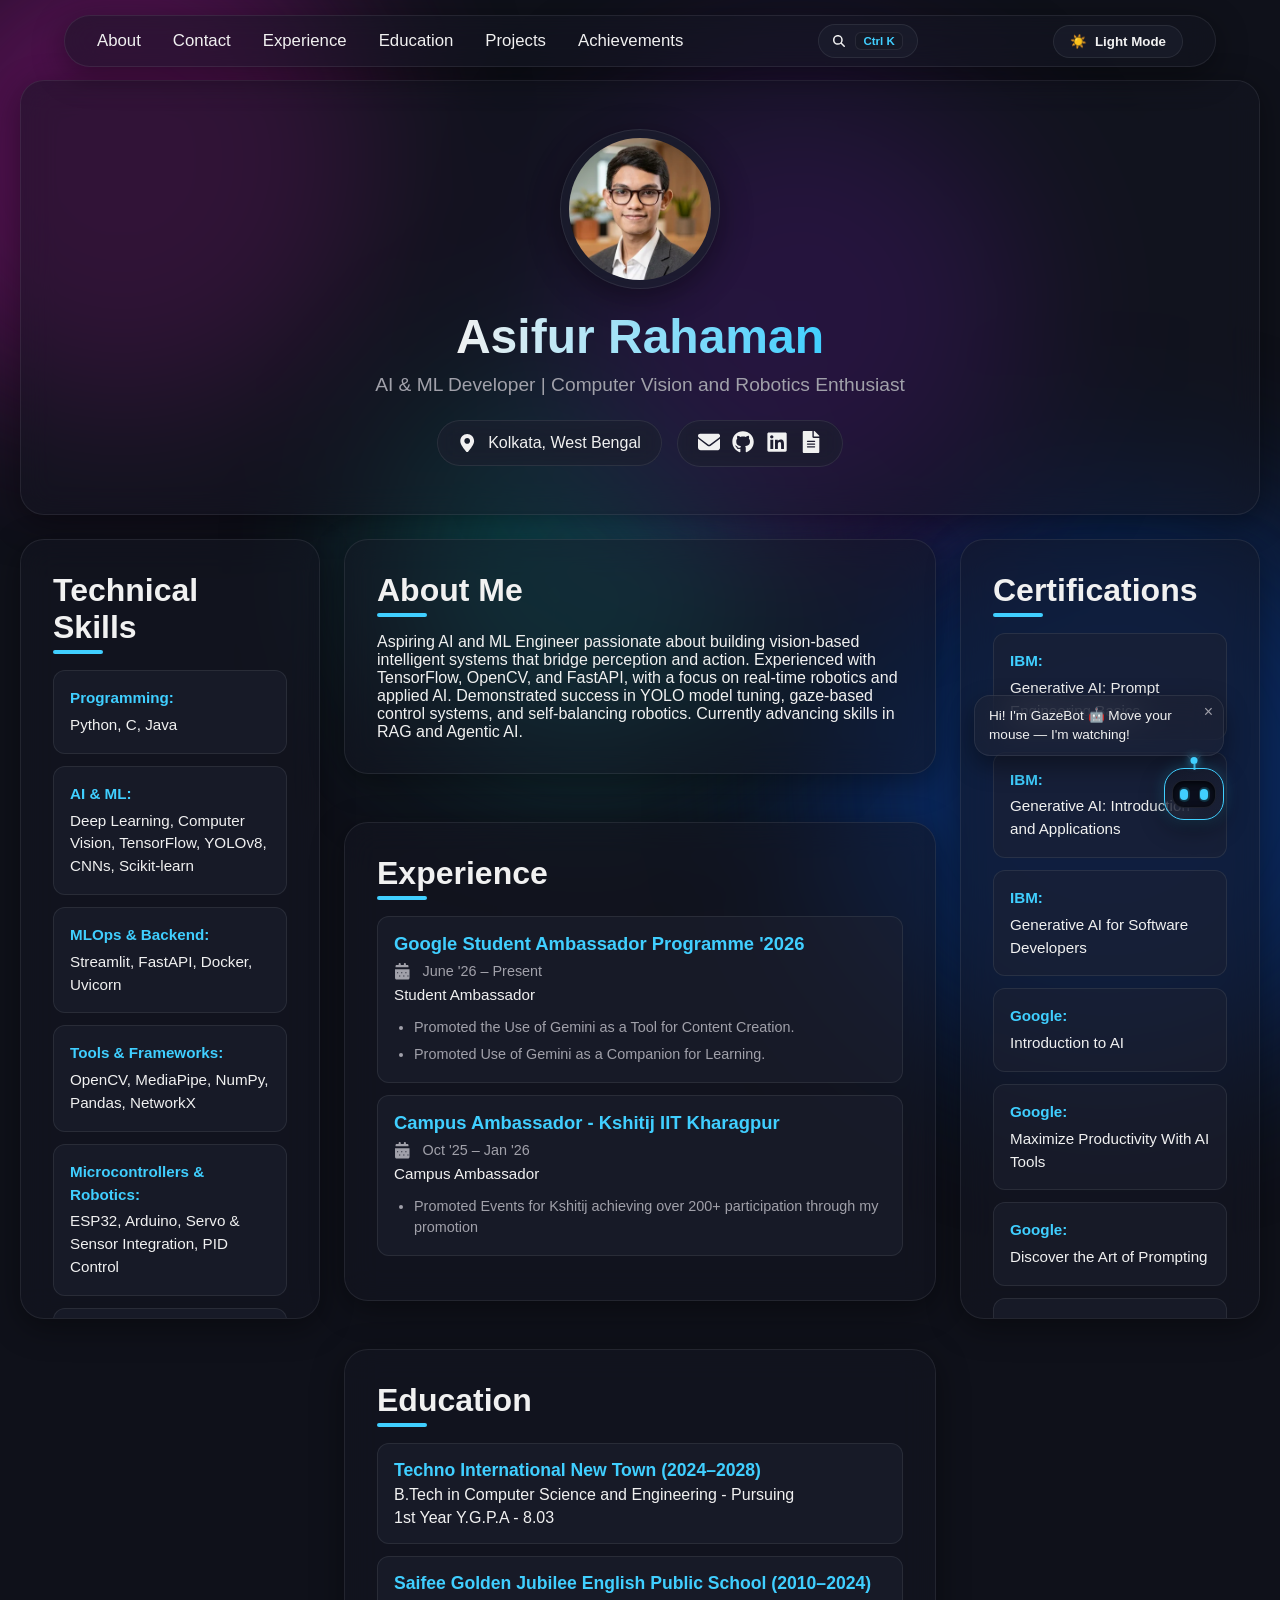
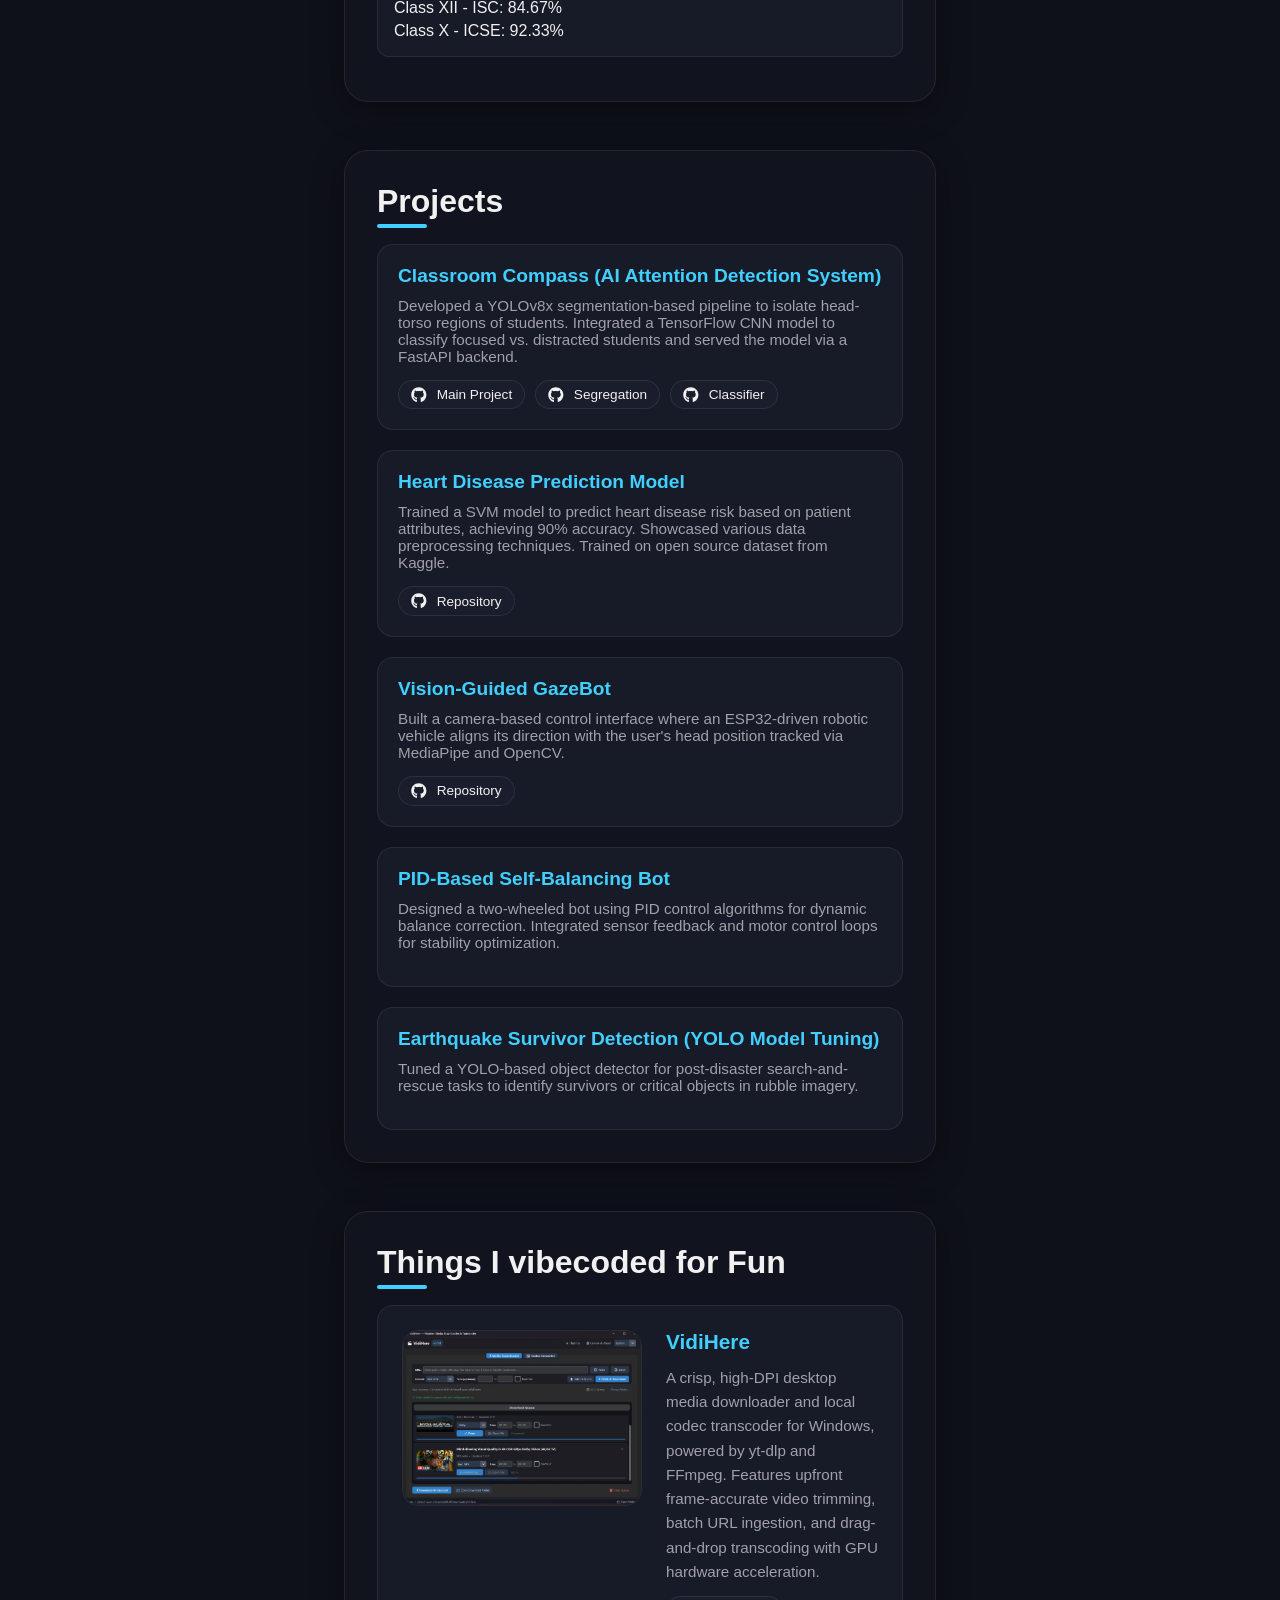
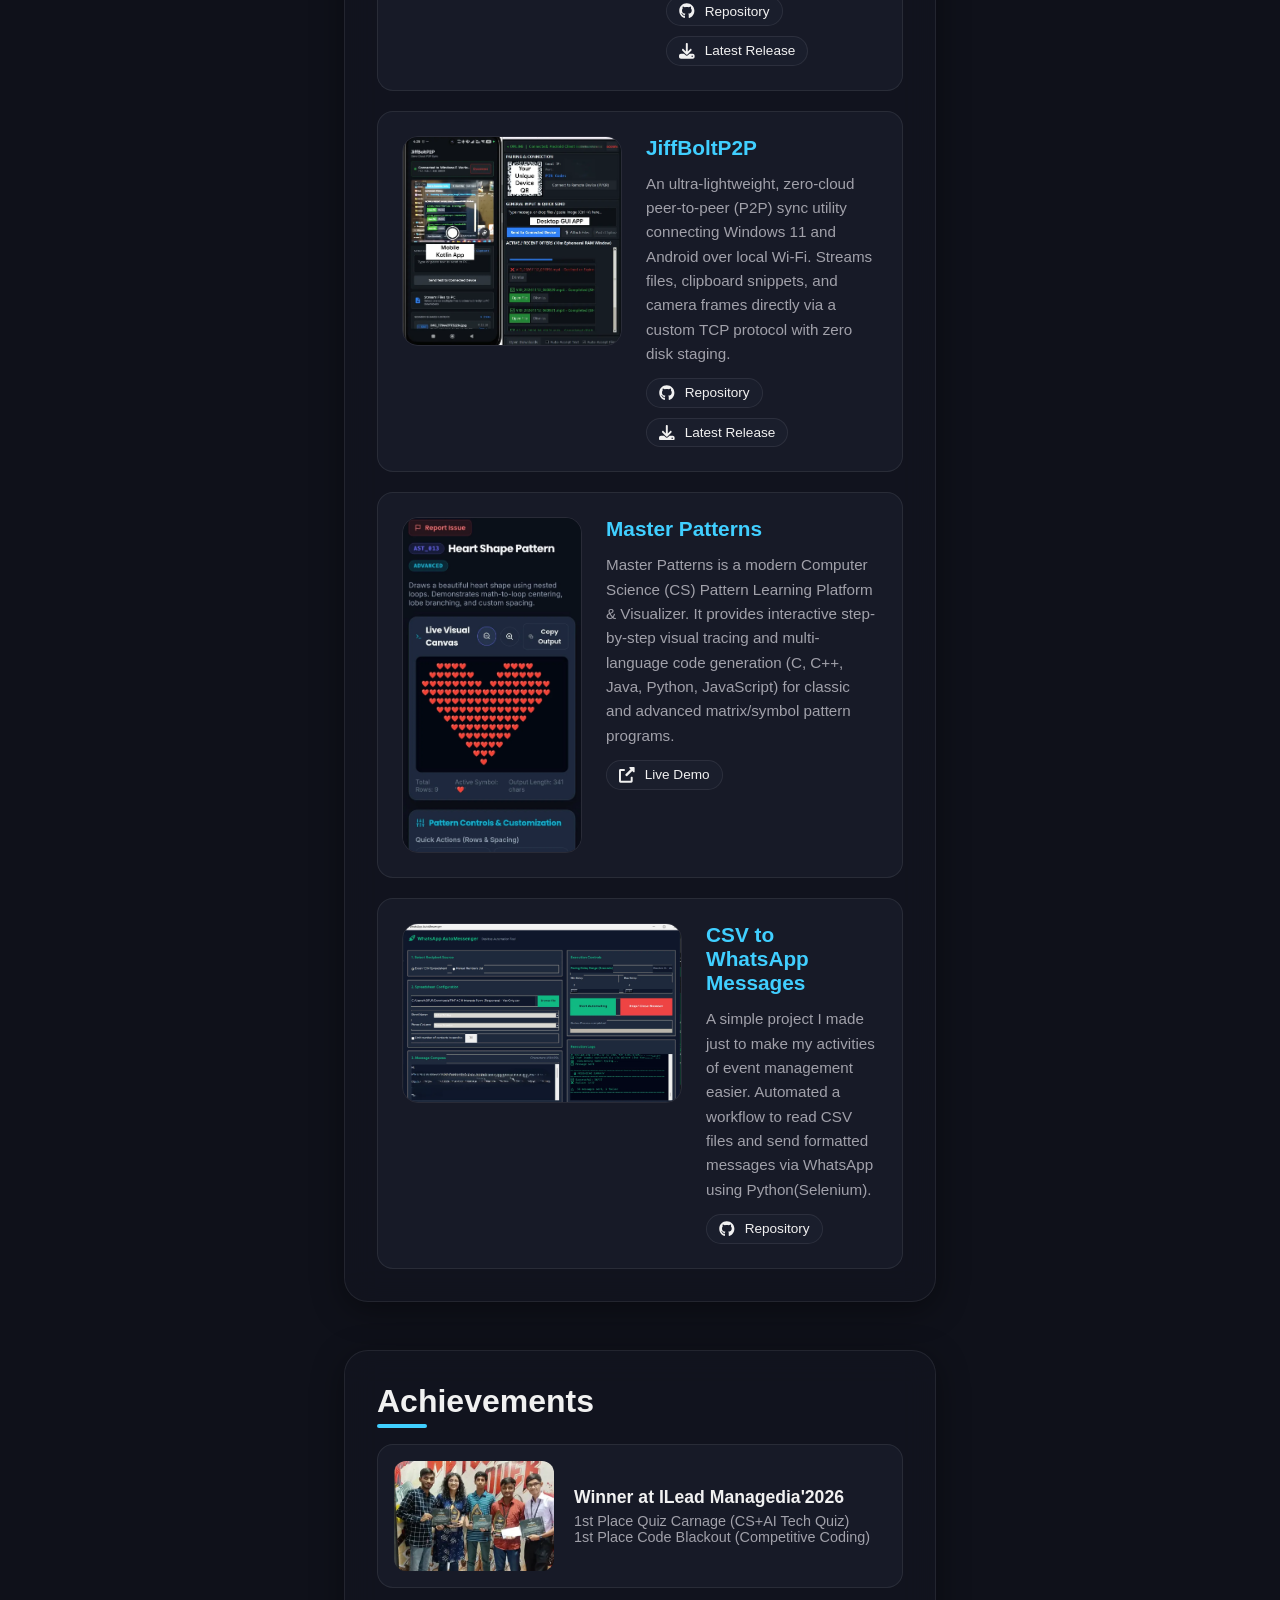
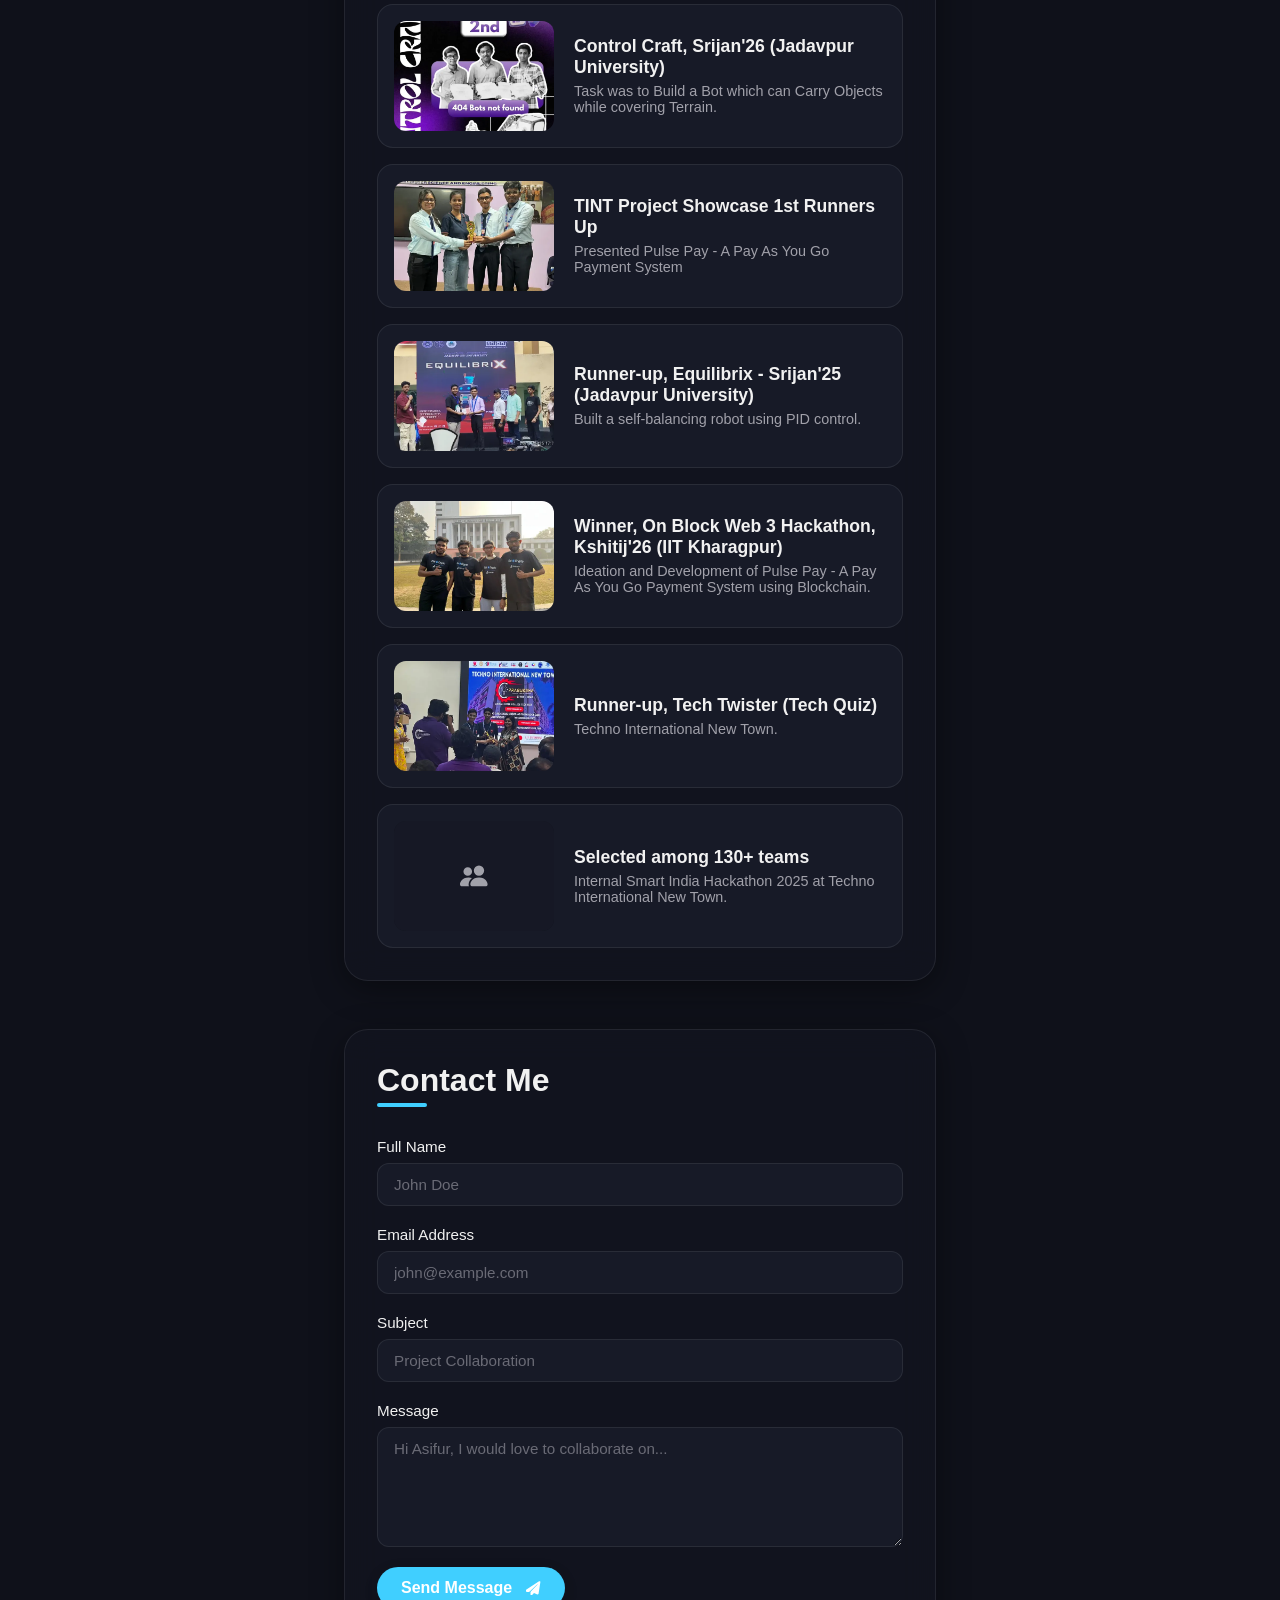
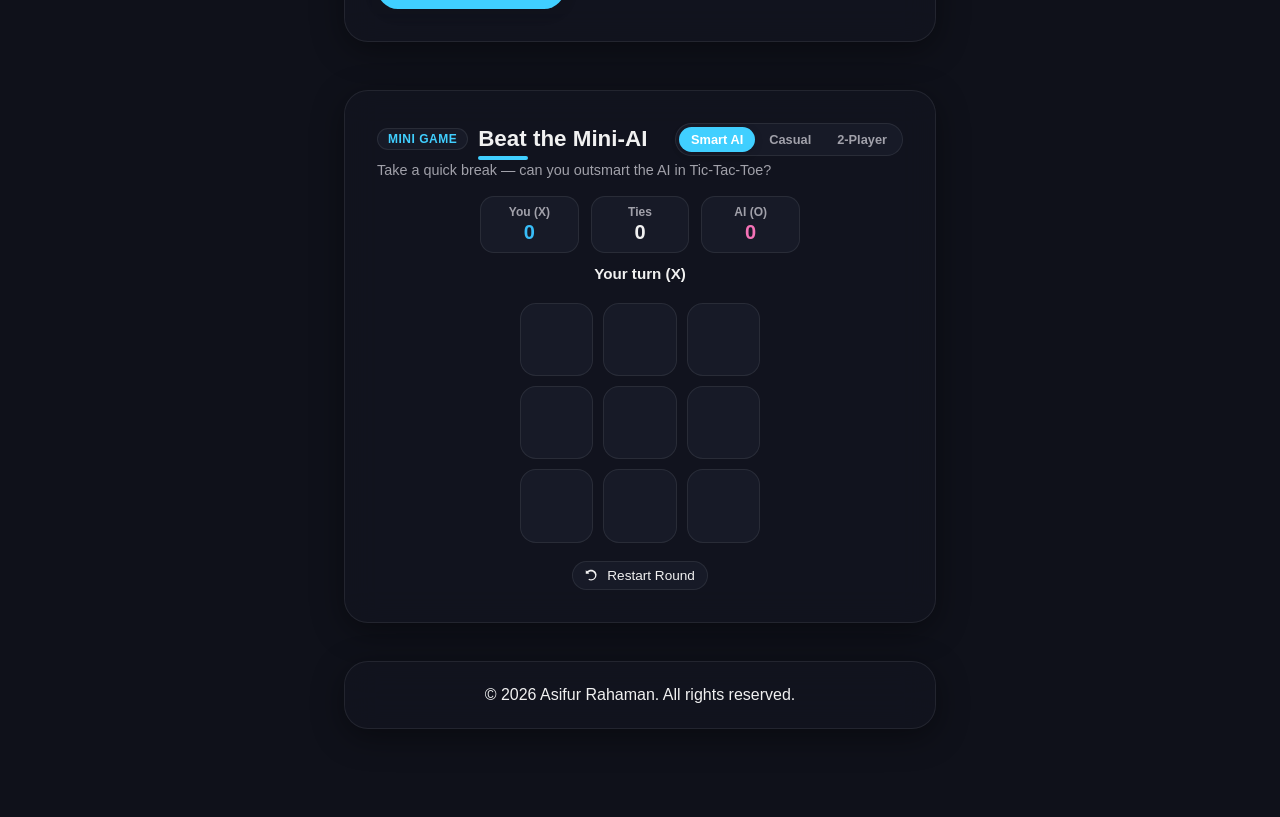
==== commit fb47bc2b: "Add fast Glass Command Palette (Ctrl+K) with navigation and easter eggs" ====
--- a/index.html
+++ b/index.html
@@ -38,6 +38,12 @@
             <li class="nav-achievements"><a href="#achievements">Achievements</a></li>
             <li class="nav-certifications nav-certifications-link"><a href="#certifications">Certifications</a></li>
             <li class="nav-projects"><a href="#projects">Projects</a></li>
+            <li class="nav-cmd">
+                <button id="cmdPaletteBtn" class="cmd-btn glass-btn" aria-label="Open command palette (Ctrl+K)">
+                    <svg class="svg-icon" viewBox="0 0 512 512" style="width: 12px; height: 12px; margin-right: 4px;"><path d="M416 208c0 45.9-14.9 88.3-40 122.7L502.6 457.4c12.5 12.5 12.5 32.8 0 45.3s-32.8 12.5-45.3 0L330.7 376c-34.4 25.2-76.8 40-122.7 40C93.1 416 0 322.9 0 208S93.1 0 208 0s208 93.1 208 208zM208 352a144 144 0 1 0 0-288 144 144 0 1 0 0 288z"/></svg>
+                    <span id="cmdKeyBadge" class="cmd-key-badge">Ctrl K</span>
+                </button>
+            </li>
             <li class="nav-toggle">
                 <button id="darkModeToggle" class="dark-mode-btn glass-btn" aria-label="Toggle dark mode">
                     <span id="darkModeIcon">☀️</span>
@@ -459,6 +465,25 @@
             <span class="gazebot-hint">Click me!</span>
         </button>
     </aside>
+    <!-- Command Palette Modal (Ctrl + K) -->
+    <div id="cmdPaletteModal" class="cmd-palette-modal" role="dialog" aria-modal="true" aria-label="Command Palette" aria-hidden="true">
+        <div class="cmd-palette-backdrop" id="cmdPaletteBackdrop"></div>
+        <div class="cmd-palette-container glass-panel">
+            <div class="cmd-palette-search">
+                <svg class="svg-icon cmd-search-icon" viewBox="0 0 512 512"><path d="M416 208c0 45.9-14.9 88.3-40 122.7L502.6 457.4c12.5 12.5 12.5 32.8 0 45.3s-32.8 12.5-45.3 0L330.7 376c-34.4 25.2-76.8 40-122.7 40C93.1 416 0 322.9 0 208S93.1 0 208 0s208 93.1 208 208zM208 352a144 144 0 1 0 0-288 144 144 0 1 0 0 288z"/></svg>
+                <input type="text" id="cmdPaletteInput" class="cmd-palette-input" placeholder="Type a command or search... (e.g. projects, matrix, hire, joke)" autocomplete="off" spellcheck="false">
+                <button type="button" id="cmdPaletteClose" class="cmd-palette-close-badge" aria-label="Close command palette">ESC</button>
+            </div>
+            <div class="cmd-palette-results" id="cmdPaletteResults" role="listbox" aria-label="Commands">
+                <!-- Injected dynamically -->
+            </div>
+            <div class="cmd-palette-footer">
+                <span><kbd>↑</kbd> <kbd>↓</kbd> navigate</span>
+                <span><kbd>↵</kbd> select</span>
+                <span><kbd>ESC</kbd> close</span>
+            </div>
+        </div>
+    </div>
     <!-- Image Lightbox Modal for Enlarge/Zoom -->
     <div id="imageLightbox" class="image-lightbox" role="dialog" aria-modal="true" aria-hidden="true">
         <div class="lightbox-backdrop"></div>
--- a/styles.css
+++ b/styles.css
@@ -974,7 +974,8 @@
     .nav-skills { order: 6; }
     .nav-achievements { order: 7; }
     .nav-certifications { order: 8; }
-    .nav-toggle { order: 9; }
+    .nav-cmd { order: 9; }
+    .nav-toggle { order: 10; }
 }
 @media (min-width: 1101px) {
     .container {
@@ -993,7 +994,8 @@
     .nav-education { order: 4; }
     .nav-projects { order: 5; }
     .nav-achievements { order: 6; }
-    .nav-toggle { order: 7; }
+    .nav-cmd { order: 7; margin-left: auto; }
+    .nav-toggle { order: 8; margin-left: 0; }
     .skills-section {
         position: sticky;
         top: 100px;
@@ -1127,7 +1129,12 @@
 body.lightbox-open .navbar,
 body.lightbox-open footer,
 body.lightbox-open .blob,
-body.lightbox-open .gazebot-widget {
+body.lightbox-open .gazebot-widget,
+body.cmd-open .container,
+body.cmd-open .navbar,
+body.cmd-open footer,
+body.cmd-open .blob,
+body.cmd-open .gazebot-widget {
     filter: blur(8px);
     pointer-events: none;
 }
@@ -1304,6 +1311,14 @@
     align-items: flex-end;
     pointer-events: none;
     user-select: none;
+    -webkit-user-select: none;
+    -webkit-tap-highlight-color: transparent;
+    -webkit-touch-callout: none;
+}
+
+.gazebot-widget * {
+    -webkit-tap-highlight-color: transparent;
+    -webkit-touch-callout: none;
 }
 
 .gazebot-bubble {
@@ -1351,12 +1366,20 @@
     cursor: pointer;
     padding: 4px;
     border-radius: 50%;
+    outline: none;
+    -webkit-tap-highlight-color: transparent;
     transition: color 0.2s ease, transform 0.2s ease;
 }
 
 .gazebot-bubble-close:hover {
     color: var(--accent-color);
     transform: scale(1.15);
+}
+
+.gazebot-bubble-close:focus,
+.gazebot-bubble-close:active {
+    outline: none;
+    -webkit-tap-highlight-color: transparent;
 }
 
 .gazebot-bubble-arrow {
@@ -1388,6 +1411,11 @@
     align-items: center;
     padding: 0;
     outline: none;
+    border-style: solid;
+    -webkit-tap-highlight-color: transparent;
+    -webkit-touch-callout: none;
+    user-select: none;
+    -webkit-user-select: none;
     transition: transform 0.25s cubic-bezier(0.175, 0.885, 0.32, 1.275), box-shadow 0.25s ease, border-color 0.25s ease;
     animation: botFloat 4s ease-in-out infinite;
 }
@@ -1395,6 +1423,12 @@
 .gazebot-head:hover {
     transform: scale(1.08) translateY(-2px);
     box-shadow: 0 12px 28px var(--glass-shadow), 0 0 22px rgba(64, 207, 255, 0.45);
+}
+
+.gazebot-head:focus,
+.gazebot-head:active {
+    outline: none;
+    -webkit-tap-highlight-color: transparent;
 }
 
 .gazebot-head:focus-visible {
@@ -1567,3 +1601,276 @@
         animation: none;
     }
 }
+
+/* ==========================================================================
+   Command Palette (Ctrl + K / ⌘K)
+   ========================================================================== */
+.cmd-btn {
+    display: flex;
+    align-items: center;
+    gap: 6px;
+    padding: 7px 14px;
+    border: 1px solid var(--glass-border);
+    border-radius: 30px;
+    background: var(--inner-glass-bg);
+    color: var(--text-color);
+    font-family: inherit;
+    font-weight: 600;
+    font-size: 0.85rem;
+    cursor: pointer;
+    transition: all 0.3s ease;
+    -webkit-tap-highlight-color: transparent;
+    outline: none;
+}
+
+.cmd-btn:hover {
+    background: var(--inner-glass-hover);
+    transform: scale(1.05);
+    border-color: var(--accent-color);
+}
+
+.cmd-key-badge {
+    padding: 2px 7px;
+    border-radius: 6px;
+    background: var(--glass-bg);
+    border: 1px solid var(--glass-border);
+    font-size: 0.72rem;
+    font-weight: 700;
+    color: var(--accent-color);
+}
+
+body.cmd-open {
+    overflow: hidden;
+}
+
+.cmd-palette-modal {
+    position: fixed;
+    inset: 0;
+    z-index: 99990;
+    display: flex;
+    align-items: flex-start;
+    justify-content: center;
+    padding-top: 14vh;
+    opacity: 0;
+    pointer-events: none;
+    transition: opacity 0.2s cubic-bezier(0.16, 1, 0.3, 1);
+}
+
+.cmd-palette-modal.active {
+    opacity: 1;
+    pointer-events: auto;
+}
+
+.cmd-palette-backdrop {
+    position: fixed;
+    inset: 0;
+    background: rgba(0, 0, 0, 0.5);
+    backdrop-filter: blur(10px);
+    -webkit-backdrop-filter: blur(10px);
+}
+
+.cmd-palette-container {
+    position: relative;
+    width: 90%;
+    max-width: 580px;
+    max-height: 72vh;
+    display: flex;
+    flex-direction: column;
+    overflow: hidden;
+    background: var(--glass-bg);
+    backdrop-filter: blur(24px);
+    -webkit-backdrop-filter: blur(24px);
+    border: 1.5px solid var(--glass-border);
+    box-shadow: 0 24px 60px rgba(0, 0, 0, 0.4), 0 0 30px rgba(64, 207, 255, 0.15);
+    border-radius: 20px;
+    transform: scale(0.95) translateY(-12px);
+    transition: transform 0.22s cubic-bezier(0.16, 1, 0.3, 1);
+    z-index: 2;
+}
+
+.cmd-palette-modal.active .cmd-palette-container {
+    transform: scale(1) translateY(0);
+}
+
+.cmd-palette-search {
+    display: flex;
+    align-items: center;
+    gap: 12px;
+    padding: 14px 18px;
+    border-bottom: 1px solid var(--glass-border);
+    background: var(--inner-glass-bg);
+}
+
+.cmd-search-icon {
+    width: 18px;
+    height: 18px;
+    fill: var(--accent-color);
+    flex-shrink: 0;
+}
+
+.cmd-palette-input {
+    flex: 1;
+    background: transparent;
+    border: none;
+    font-size: 1.05rem;
+    color: var(--text-color);
+    outline: none;
+    font-family: inherit;
+    font-weight: 500;
+}
+
+.cmd-palette-input::placeholder {
+    color: var(--text-muted);
+    opacity: 0.7;
+}
+
+.cmd-palette-close-badge {
+    background: var(--inner-glass-bg);
+    border: 1px solid var(--glass-border);
+    padding: 3px 8px;
+    border-radius: 6px;
+    font-size: 0.72rem;
+    font-weight: 700;
+    color: var(--text-muted);
+    cursor: pointer;
+    transition: color 0.2s ease, border-color 0.2s ease;
+}
+
+.cmd-palette-close-badge:hover {
+    color: var(--accent-color);
+    border-color: var(--accent-color);
+}
+
+.cmd-palette-results {
+    overflow-y: auto;
+    padding: 10px;
+    max-height: 400px;
+    display: flex;
+    flex-direction: column;
+    gap: 4px;
+}
+
+.cmd-group-title {
+    font-size: 0.7rem;
+    font-weight: 700;
+    text-transform: uppercase;
+    letter-spacing: 0.7px;
+    color: var(--accent-color);
+    padding: 8px 12px 4px;
+}
+
+.cmd-item {
+    display: flex;
+    align-items: center;
+    justify-content: space-between;
+    padding: 10px 14px;
+    border-radius: 12px;
+    cursor: pointer;
+    transition: background 0.15s ease, transform 0.1s ease;
+    border: 1px solid transparent;
+    text-decoration: none;
+    color: inherit;
+    user-select: none;
+    -webkit-tap-highlight-color: transparent;
+}
+
+.cmd-item:hover,
+.cmd-item.selected {
+    background: var(--inner-glass-hover);
+    border-color: var(--glass-border);
+}
+
+.cmd-item.selected {
+    border-left: 3px solid var(--accent-color);
+}
+
+.cmd-item-left {
+    display: flex;
+    align-items: center;
+    gap: 12px;
+    min-width: 0;
+}
+
+.cmd-item-icon {
+    font-size: 1.25rem;
+    width: 26px;
+    text-align: center;
+    flex-shrink: 0;
+}
+
+.cmd-item-info {
+    display: flex;
+    flex-direction: column;
+    min-width: 0;
+}
+
+.cmd-item-title {
+    font-weight: 600;
+    font-size: 0.95rem;
+    color: var(--text-color);
+    white-space: nowrap;
+    overflow: hidden;
+    text-overflow: ellipsis;
+}
+
+.cmd-item-desc {
+    font-size: 0.78rem;
+    color: var(--text-muted);
+    white-space: nowrap;
+    overflow: hidden;
+    text-overflow: ellipsis;
+}
+
+.cmd-item-tag {
+    font-size: 0.7rem;
+    font-weight: 600;
+    padding: 3px 8px;
+    border-radius: 8px;
+    background: var(--inner-glass-bg);
+    border: 1px solid var(--glass-border);
+    color: var(--accent-color);
+    flex-shrink: 0;
+}
+
+.cmd-empty {
+    text-align: center;
+    padding: 30px 15px;
+    color: var(--text-muted);
+    font-size: 0.95rem;
+}
+
+.cmd-palette-footer {
+    display: flex;
+    gap: 16px;
+    padding: 10px 18px;
+    border-top: 1px solid var(--glass-border);
+    background: var(--inner-glass-bg);
+    font-size: 0.75rem;
+    color: var(--text-muted);
+    justify-content: flex-end;
+}
+
+.cmd-palette-footer kbd {
+    background: var(--glass-bg);
+    border: 1px solid var(--glass-border);
+    border-radius: 4px;
+    padding: 1px 5px;
+    font-family: inherit;
+    font-weight: 700;
+    color: var(--accent-color);
+}
+
+@media (max-width: 600px) {
+    .cmd-palette-modal {
+        padding-top: 8vh;
+    }
+    .cmd-palette-container {
+        width: 94%;
+        max-height: 80vh;
+    }
+    .cmd-palette-footer {
+        justify-content: center;
+        flex-wrap: wrap;
+        gap: 8px;
+    }
+}
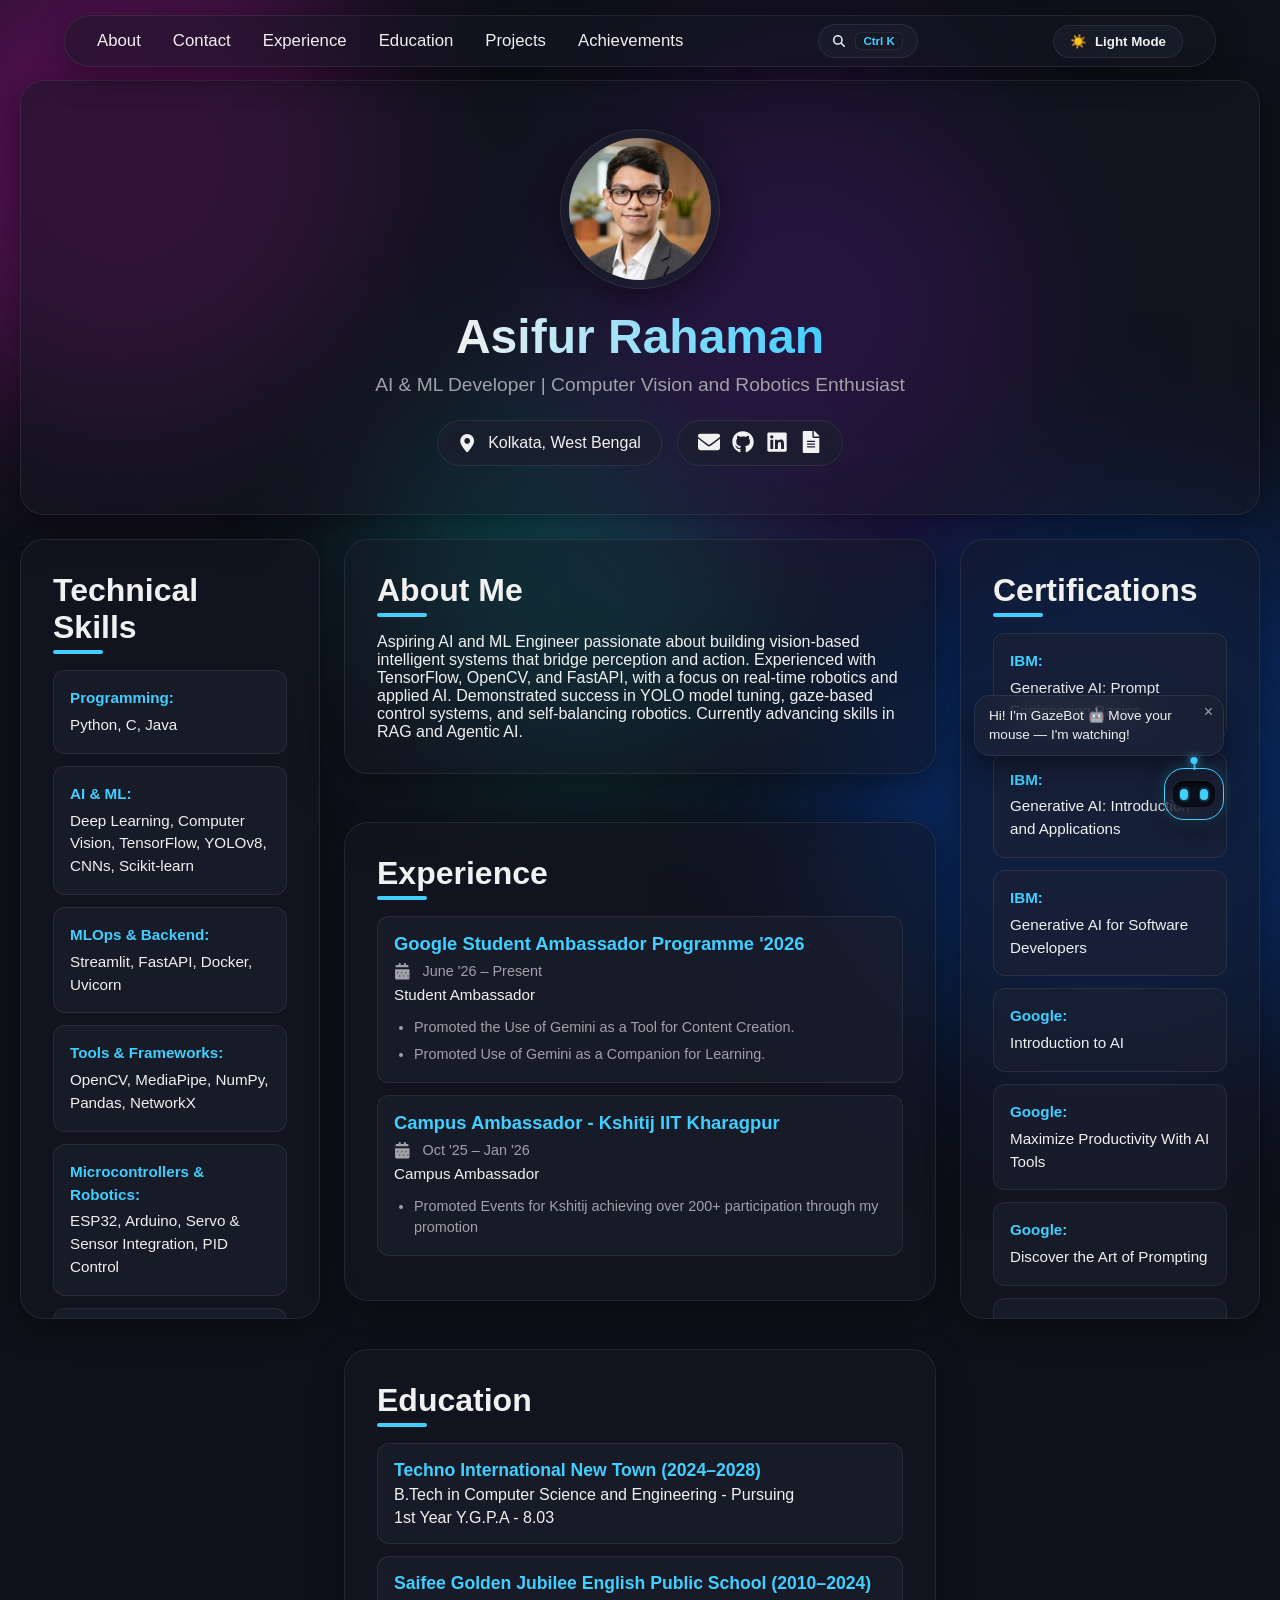
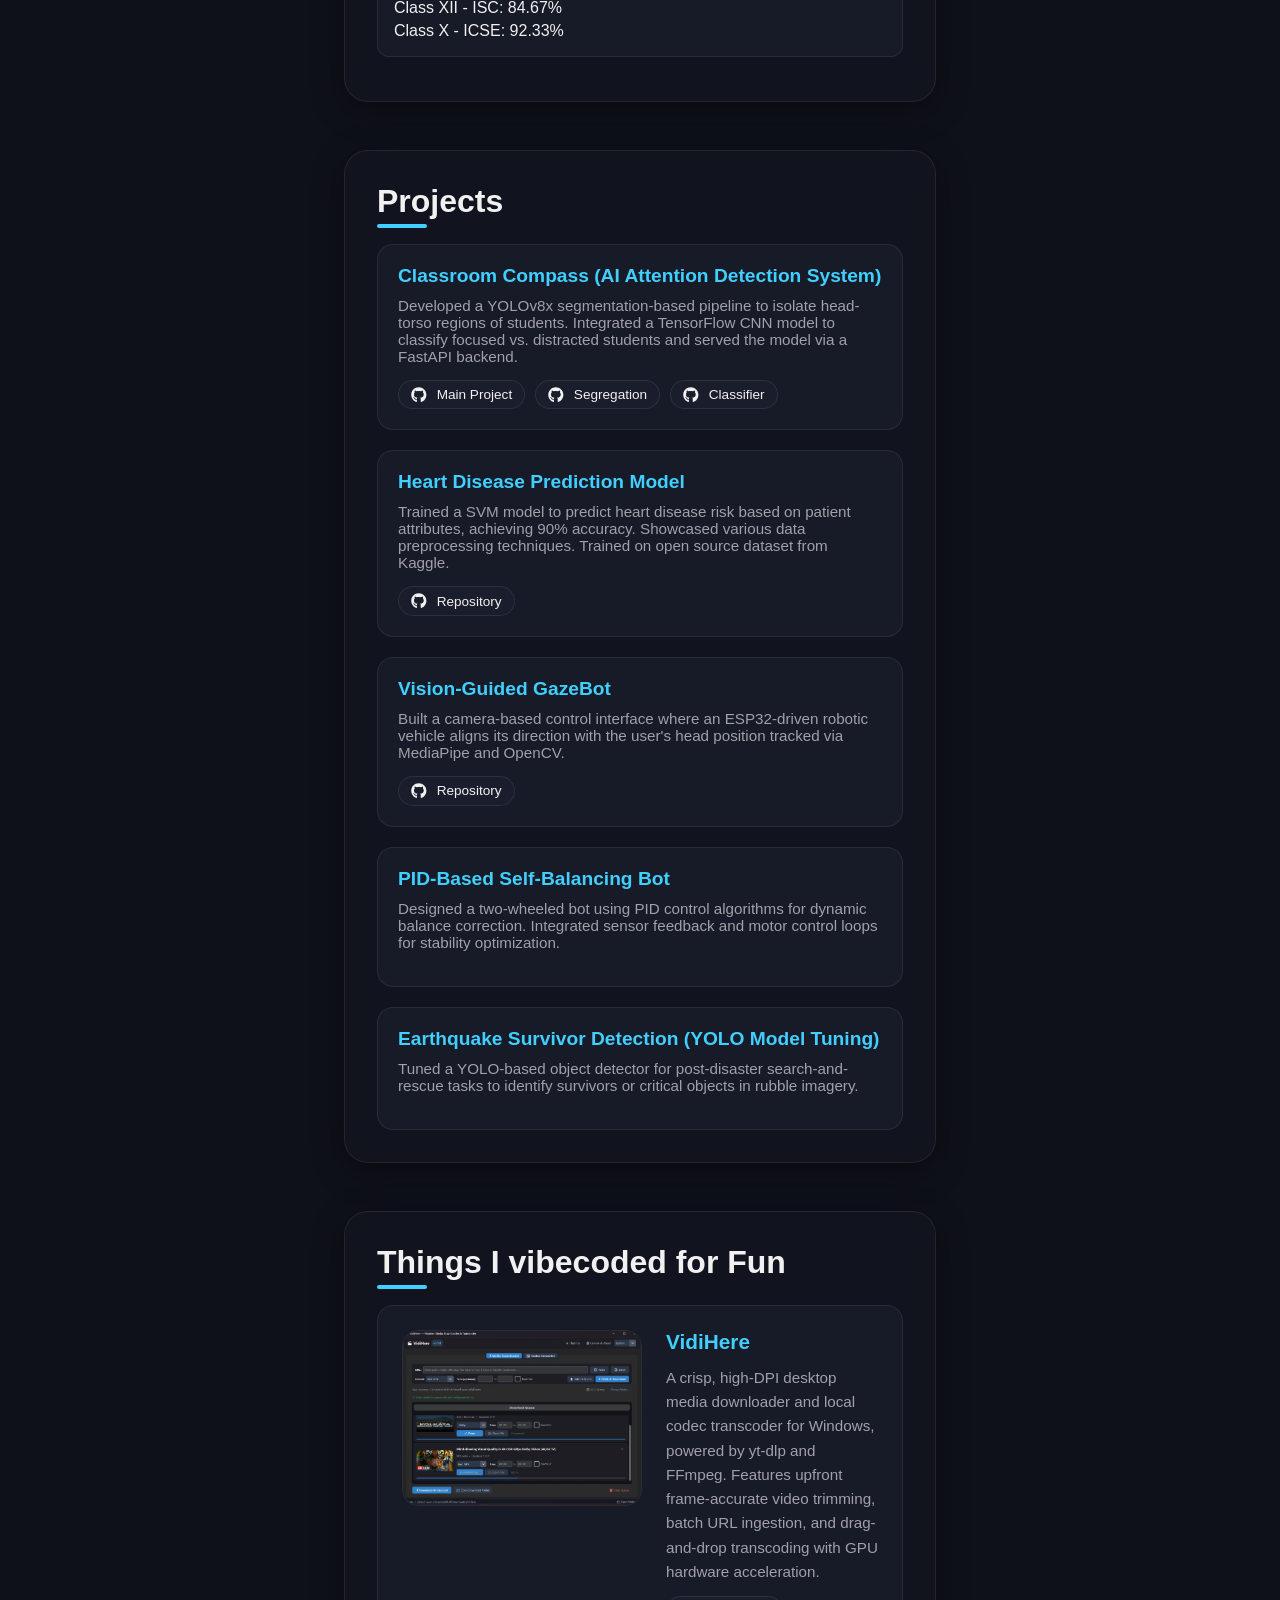
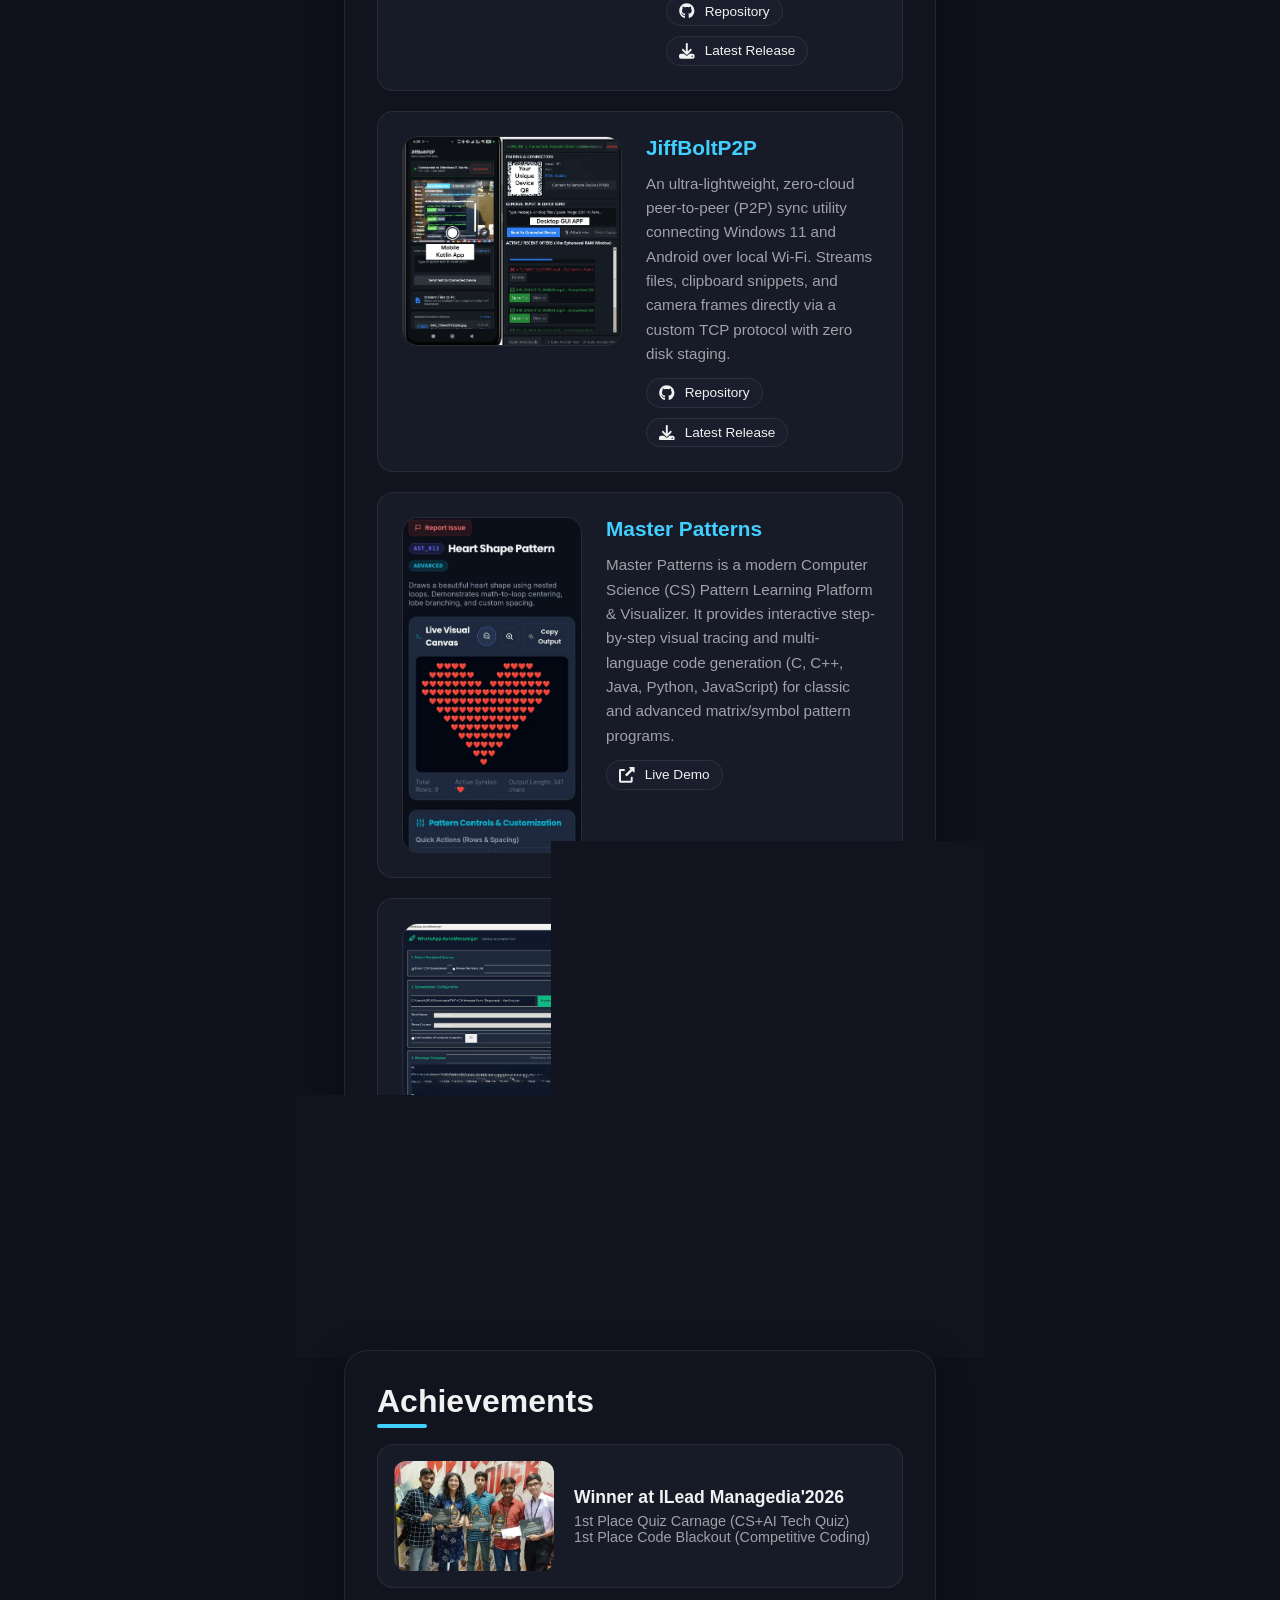
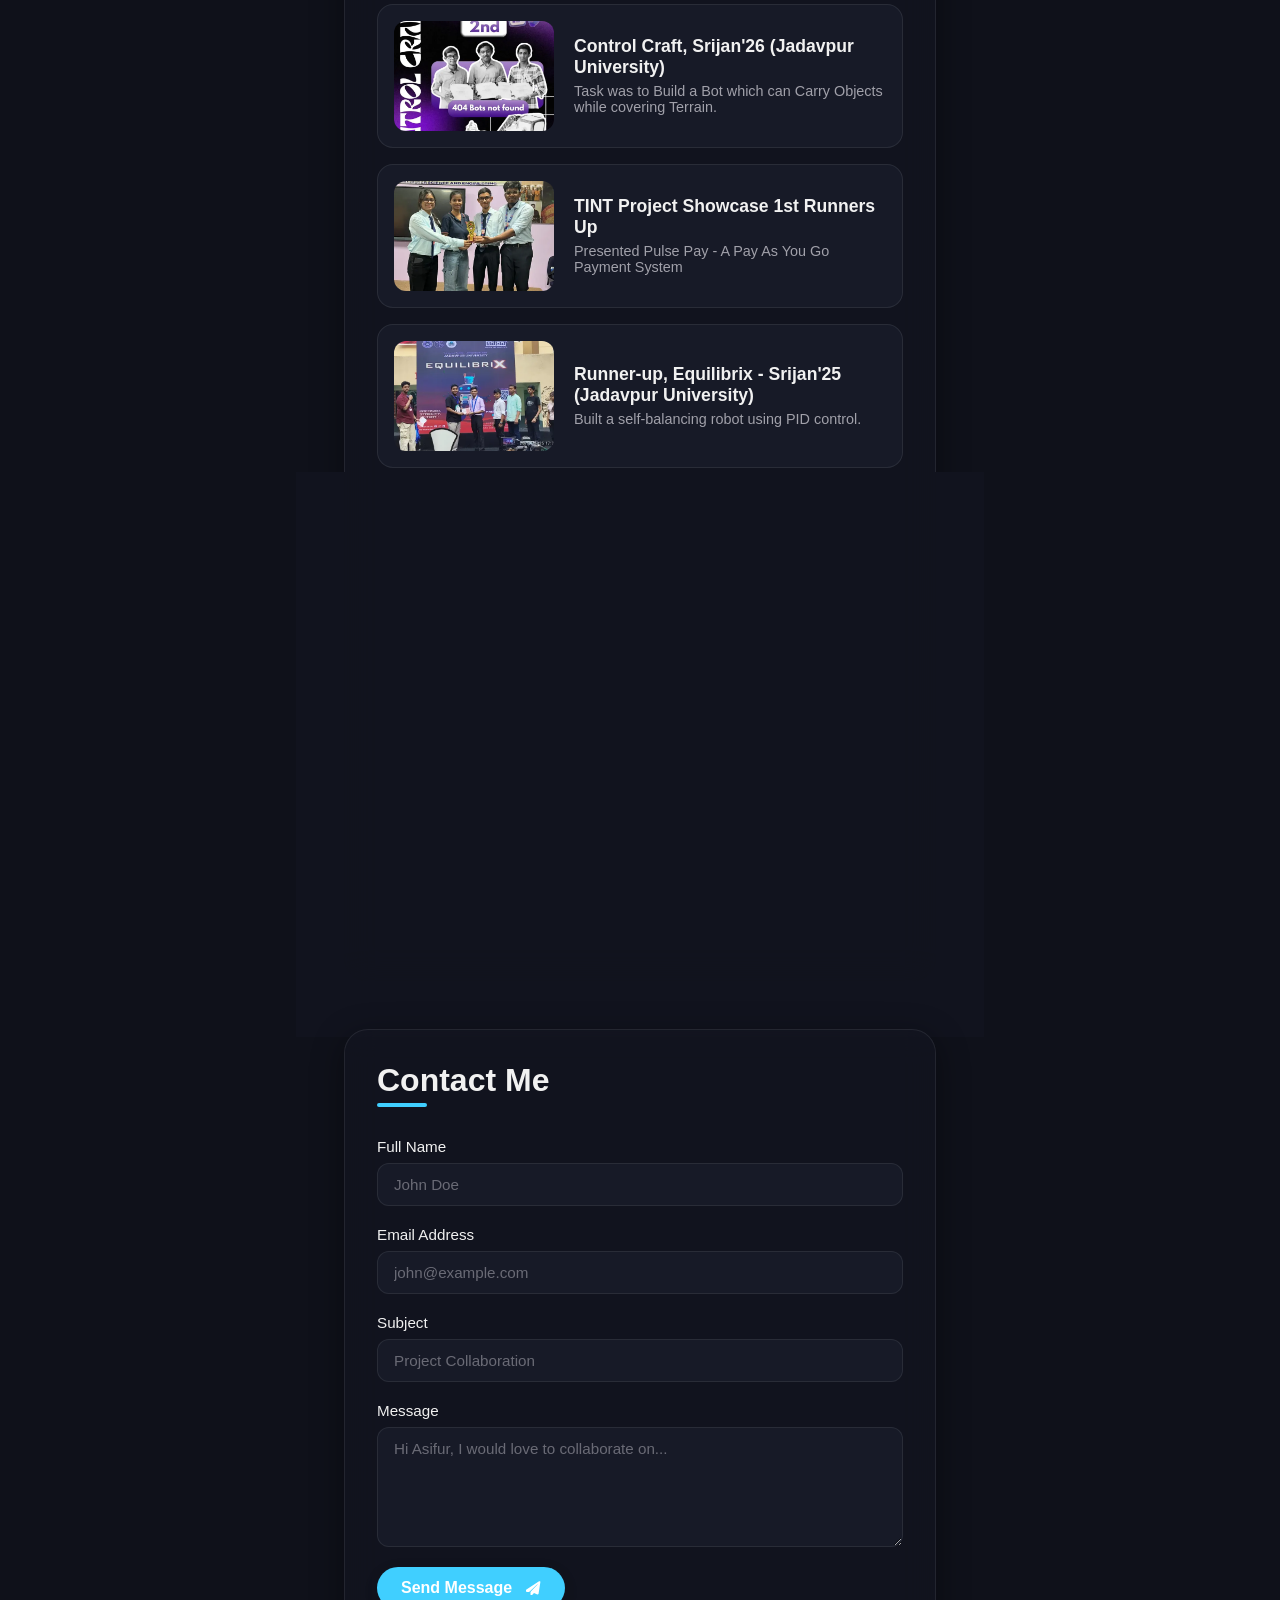
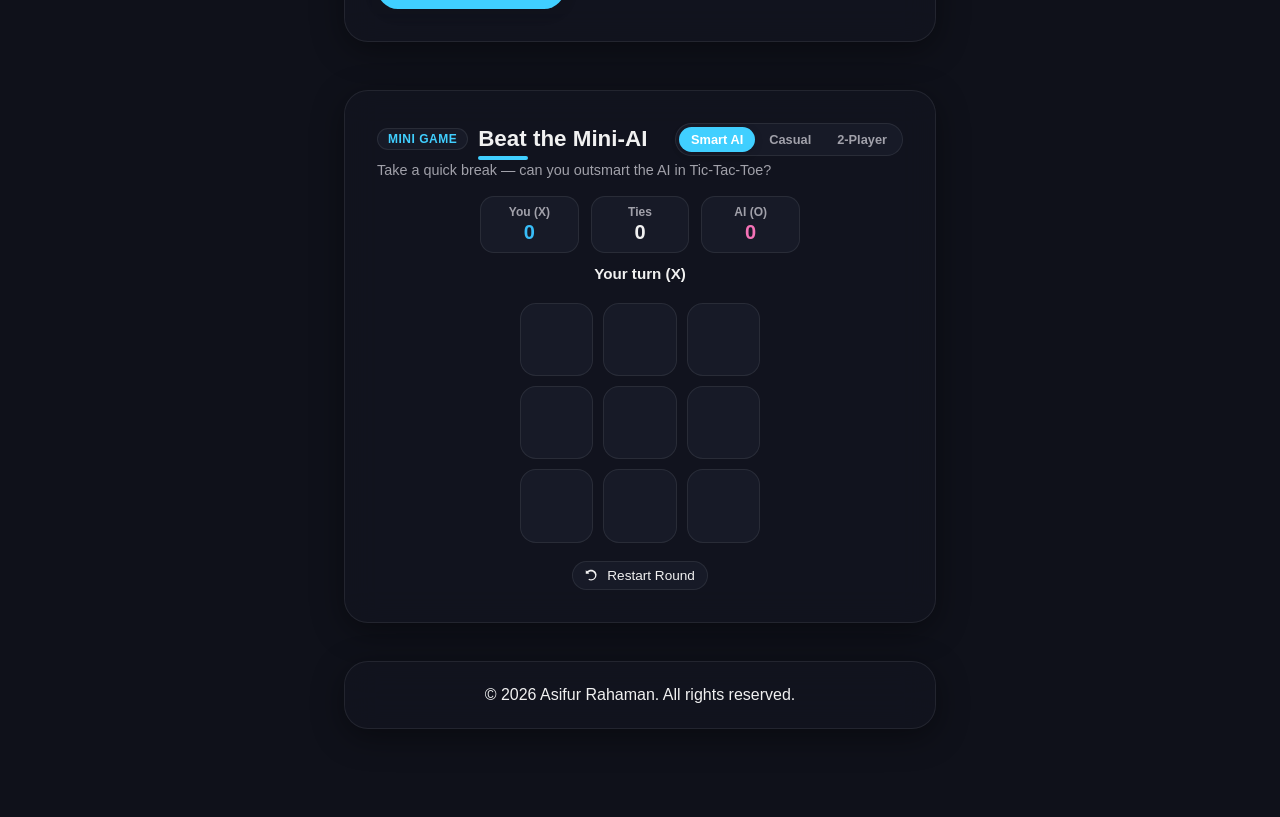
==== commit f8d5a1a4: "Fix production GazeBot dizzy/collapse animation caching and hover overrides" ====
--- a/index.html
+++ b/index.html
@@ -15,8 +15,8 @@
     <meta property="og:image" content="https://asifur-rahaman-portfolio.vercel.app/web-banner.jpg" />
     <meta property="og:url" content="https://asifur-rahaman-portfolio.vercel.app/" />
     <meta name="twitter:card" content="summary_large_image" />
-    <link rel="stylesheet" href="styles.css" />
-    <script defer src="script.js?v=1.0.1"></script>
+    <link rel="stylesheet" href="styles.css?v=1.0.5" />
+    <script defer src="script.js?v=1.0.5"></script>
     <link rel="preconnect" href="https://fonts.googleapis.com">
     <link rel="preconnect" href="https://fonts.gstatic.com" crossorigin>
     <link rel="preload" href="asifurimage.webp" as="image" fetchpriority="high">
@@ -53,9 +53,9 @@
         </ul>
     </nav>
     <main class="container">
-        <header class="glass-panel main-header slide-in">
+        <header class="glass-panel main-header">
             <div class="photo-frame">
-                <img src="asifurimage.webp" alt="Asifur's Photo" id="profile-pic" fetchpriority="high">
+                <img src="asifurimage.webp" alt="Asifur's Photo" id="profile-pic" fetchpriority="high" width="160" height="160" decoding="async">
             </div>
             <h1>Asifur Rahaman</h1>
             <p>AI & ML Developer | Computer Vision and Robotics Enthusiast</p>
@@ -193,7 +193,7 @@
                 <div class="vibecoded-grid">
                     <article class="vibecoded-card inner-glass">
                         <div class="vibecoded-img-wrapper wide">
-                            <img src="vibecoded-images/VidiHere.webp" alt="VidiHere Preview" loading="lazy">
+                            <img src="vibecoded-images/VidiHere.webp" alt="VidiHere Preview" loading="lazy" decoding="async">
                         </div>
                         <div class="vibecoded-content">
                             <h3>VidiHere</h3>
@@ -212,7 +212,7 @@
                     </article>
                     <article class="vibecoded-card inner-glass">
                         <div class="vibecoded-img-wrapper square">
-                            <img src="vibecoded-images/JiffBoltP2P_Main.webp" alt="JiffBoltP2P Preview" loading="lazy">
+                            <img src="vibecoded-images/JiffBoltP2P_Main.webp" alt="JiffBoltP2P Preview" loading="lazy" decoding="async">
                         </div>
                         <div class="vibecoded-content">
                             <h3>JiffBoltP2P</h3>
@@ -231,7 +231,7 @@
                     </article>
                     <article class="vibecoded-card inner-glass">
                         <div class="vibecoded-img-wrapper">
-                            <img src="vibecoded-images/master_patterns.webp" alt="Master Patterns Visualizer Preview" loading="lazy">
+                            <img src="vibecoded-images/master_patterns.webp" alt="Master Patterns Visualizer Preview" loading="lazy" decoding="async">
                         </div>
                         <div class="vibecoded-content">
                             <h3>Master Patterns</h3>
@@ -246,7 +246,7 @@
                     </article>
                     <article class="vibecoded-card inner-glass">
                         <div class="vibecoded-img-wrapper landscape">
-                            <img src="vibecoded-images/wp_auto.webp" alt="CSV to WhatsApp Messages Preview" loading="lazy">
+                            <img src="vibecoded-images/wp_auto.webp" alt="CSV to WhatsApp Messages Preview" loading="lazy" decoding="async">
                         </div>
                         <div class="vibecoded-content">
                             <h3>CSV to WhatsApp Messages</h3>
@@ -266,7 +266,7 @@
                 <div class="achievements-grid">
                     <article class="achievement-card inner-glass">
                         <div class="achievement-img-wrapper">
-                            <img src="achievements-images/ilead.webp" class="achievement-photo" alt="ILead Managedia'2026">
+                            <img src="achievements-images/ilead.webp" class="achievement-photo" alt="ILead Managedia'2026" loading="lazy" decoding="async">
                         </div>
                         <div class="achievement-content">
                             <h3>Winner at ILead Managedia'2026</h3>
@@ -275,7 +275,7 @@
                     </article>
                     <article class="achievement-card inner-glass">
                         <div class="achievement-img-wrapper">
-                            <img src="achievements-images/ControlCraft.webp" class="achievement-photo" alt="Control Craft">
+                            <img src="achievements-images/ControlCraft.webp" class="achievement-photo" alt="Control Craft" loading="lazy" decoding="async">
                         </div>
                         <div class="achievement-content">
                             <h3>Control Craft, Srijan'26 (Jadavpur University)</h3>
@@ -284,7 +284,7 @@
                     </article>
                     <article class="achievement-card inner-glass">
                         <div class="achievement-img-wrapper">
-                            <img src="achievements-images/TINT Project Showcase.webp" class="achievement-photo" alt="TINT Showcase">
+                            <img src="achievements-images/TINT Project Showcase.webp" class="achievement-photo" alt="TINT Showcase" loading="lazy" decoding="async">
                         </div>
                         <div class="achievement-content">
                             <h3>TINT Project Showcase 1st Runners Up</h3>
@@ -293,7 +293,7 @@
                     </article>
                     <article class="achievement-card inner-glass">
                         <div class="achievement-img-wrapper">
-                            <img src="achievements-images/Equilibrix Jadavpur University.webp" class="achievement-photo" alt="Jadavpur Srijan">
+                            <img src="achievements-images/Equilibrix Jadavpur University.webp" class="achievement-photo" alt="Jadavpur Srijan" loading="lazy" decoding="async">
                         </div>
                         <div class="achievement-content">
                             <h3>Runner-up, Equilibrix - Srijan'25 (Jadavpur University)</h3>
@@ -302,7 +302,7 @@
                     </article>
                     <article class="achievement-card inner-glass">
                         <div class="achievement-img-wrapper">
-                            <img src="achievements-images/IIT Khargpur.webp" class="achievement-photo" alt="IIT KGP">
+                            <img src="achievements-images/IIT Khargpur.webp" class="achievement-photo" alt="IIT KGP" loading="lazy" decoding="async">
                         </div>
                         <div class="achievement-content">
                             <h3>Winner, On Block Web 3 Hackathon, Kshitij'26 (IIT Kharagpur)</h3>
@@ -312,7 +312,7 @@
                     </article>
                     <article class="achievement-card inner-glass">
                         <div class="achievement-img-wrapper">
-                            <img src="achievements-images/Tech Twiser Tech Quiz.webp" class="achievement-photo" alt="Tech Quiz">
+                            <img src="achievements-images/Tech Twiser Tech Quiz.webp" class="achievement-photo" alt="Tech Quiz" loading="lazy" decoding="async">
                         </div>
                         <div class="achievement-content">
                             <h3>Runner-up, Tech Twister (Tech Quiz)</h3>
@@ -355,7 +355,7 @@
                              <textarea id="contact-message" name="message" rows="5" required placeholder="Hi Asifur, I would love to collaborate on..." class="glass-input"></textarea>
                          </div>
                          
-                         <input type="checkbox" name="botcheck" class="hidden-botcheck" style="display: none;">
+                         <input type="checkbox" name="botcheck" class="hidden-botcheck" style="display: none;" tabindex="-1" aria-hidden="true" aria-label="Do not check this box">
                          
                          <button type="submit" id="submitBtn" class="glass-btn primary-btn">
                              <span class="btn-text">Send Message</span>
@@ -466,18 +466,18 @@
         </button>
     </aside>
     <!-- Command Palette Modal (Ctrl + K) -->
-    <div id="cmdPaletteModal" class="cmd-palette-modal" role="dialog" aria-modal="true" aria-label="Command Palette" aria-hidden="true">
+    <div id="cmdPaletteModal" class="cmd-palette-modal" role="dialog" aria-modal="true" aria-label="Command Palette" inert>
         <div class="cmd-palette-backdrop" id="cmdPaletteBackdrop"></div>
         <div class="cmd-palette-container glass-panel">
             <div class="cmd-palette-search">
-                <svg class="svg-icon cmd-search-icon" viewBox="0 0 512 512"><path d="M416 208c0 45.9-14.9 88.3-40 122.7L502.6 457.4c12.5 12.5 12.5 32.8 0 45.3s-32.8 12.5-45.3 0L330.7 376c-34.4 25.2-76.8 40-122.7 40C93.1 416 0 322.9 0 208S93.1 0 208 0s208 93.1 208 208zM208 352a144 144 0 1 0 0-288 144 144 0 1 0 0 288z"/></svg>
-                <input type="text" id="cmdPaletteInput" class="cmd-palette-input" placeholder="Type a command or search... (e.g. projects, matrix, hire, joke)" autocomplete="off" spellcheck="false">
+                <svg class="svg-icon cmd-search-icon" viewBox="0 0 512 512" aria-hidden="true"><path d="M416 208c0 45.9-14.9 88.3-40 122.7L502.6 457.4c12.5 12.5 12.5 32.8 0 45.3s-32.8 12.5-45.3 0L330.7 376c-34.4 25.2-76.8 40-122.7 40C93.1 416 0 322.9 0 208S93.1 0 208 0s208 93.1 208 208zM208 352a144 144 0 1 0 0-288 144 144 0 1 0 0 288z"/></svg>
+                <input type="text" id="cmdPaletteInput" class="cmd-palette-input" placeholder="Type a command or search... (e.g. projects, matrix, hire, joke)" autocomplete="off" spellcheck="false" aria-label="Search commands">
                 <button type="button" id="cmdPaletteClose" class="cmd-palette-close-badge" aria-label="Close command palette">ESC</button>
             </div>
-            <div class="cmd-palette-results" id="cmdPaletteResults" role="listbox" aria-label="Commands">
+            <div class="cmd-palette-results" id="cmdPaletteResults" aria-label="Commands">
                 <!-- Injected dynamically -->
             </div>
-            <div class="cmd-palette-footer">
+            <div class="cmd-palette-footer" aria-hidden="true">
                 <span><kbd>↑</kbd> <kbd>↓</kbd> navigate</span>
                 <span><kbd>↵</kbd> select</span>
                 <span><kbd>ESC</kbd> close</span>
@@ -485,11 +485,11 @@
         </div>
     </div>
     <!-- Image Lightbox Modal for Enlarge/Zoom -->
-    <div id="imageLightbox" class="image-lightbox" role="dialog" aria-modal="true" aria-hidden="true">
+    <div id="imageLightbox" class="image-lightbox" role="dialog" aria-modal="true" aria-label="Image Preview" inert>
         <div class="lightbox-backdrop"></div>
         <div class="lightbox-container">
             <button class="lightbox-close" type="button" aria-label="Close image preview">
-                <svg viewBox="0 0 24 24" fill="none" stroke="currentColor" stroke-width="2.2" stroke-linecap="round" stroke-linejoin="round">
+                <svg viewBox="0 0 24 24" fill="none" stroke="currentColor" stroke-width="2.2" stroke-linecap="round" stroke-linejoin="round" aria-hidden="true">
                     <line x1="18" y1="6" x2="6" y2="18"></line>
                     <line x1="6" y1="6" x2="18" y2="18"></line>
                 </svg>
--- a/styles.css
+++ b/styles.css
@@ -1322,7 +1322,7 @@
 }
 
 .gazebot-bubble {
-    pointer-events: auto;
+    pointer-events: none;
     background: var(--inner-glass-bg);
     backdrop-filter: blur(16px);
     -webkit-backdrop-filter: blur(16px);
@@ -1341,6 +1341,7 @@
 }
 
 .gazebot-bubble.active {
+    pointer-events: auto;
     opacity: 1;
     transform: translateY(0) scale(1);
     visibility: visible;
@@ -1528,6 +1529,69 @@
     animation: botWiggle 0.6s cubic-bezier(0.36, 0.07, 0.19, 0.97) both;
 }
 
+/* Dizzy state: rapid head wobble and spinning spiral eyes */
+.gazebot-head.dizzy,
+.gazebot-head.dizzy:hover {
+    animation: botDizzy 0.22s infinite alternate ease-in-out !important;
+    border-color: #f59e0b !important;
+    box-shadow: 0 0 24px rgba(245, 158, 11, 0.7) !important;
+}
+
+.gazebot-head.dizzy .gazebot-led {
+    background: #f59e0b !important;
+    box-shadow: 0 0 12px #f59e0b !important;
+    animation: ledFastAlert 0.12s infinite alternate !important;
+}
+
+.gazebot-eye.dizzy .gazebot-pupil,
+body.dark-mode .gazebot-eye.dizzy .gazebot-pupil {
+    animation: eyeSpiral 0.35s infinite linear !important;
+    background: #f59e0b !important;
+    box-shadow: 0 0 10px #f59e0b !important;
+}
+
+/* Collapsed state: head drops down and tilts sideways, eyes dim to lines */
+.gazebot-head.collapsed,
+.gazebot-head.collapsed:hover {
+    transform: translateY(22px) rotate(48deg) scale(0.86) !important;
+    border-color: #64748b !important;
+    box-shadow: 0 4px 14px rgba(0, 0, 0, 0.5) !important;
+    opacity: 0.72 !important;
+    transition: transform 0.4s cubic-bezier(0.25, 1, 0.5, 1), opacity 0.4s ease !important;
+    animation: none !important;
+}
+
+.gazebot-head.collapsed .gazebot-led {
+    background: #334155 !important;
+    box-shadow: none !important;
+    animation: none !important;
+}
+
+.gazebot-eye.collapsed .gazebot-pupil,
+body.dark-mode .gazebot-eye.collapsed .gazebot-pupil {
+    height: 2px !important;
+    width: 9px !important;
+    border-radius: 1px !important;
+    background: #64748b !important;
+    box-shadow: none !important;
+    transform: none !important;
+    animation: none !important;
+}
+
+/* Rebooting state: head springs and bounces back up */
+.gazebot-head.rebooting,
+.gazebot-head.rebooting:hover {
+    animation: botReboot 0.85s cubic-bezier(0.34, 1.56, 0.64, 1) forwards !important;
+    border-color: #22c55e !important;
+    box-shadow: 0 0 25px rgba(34, 197, 94, 0.65) !important;
+}
+
+.gazebot-head.rebooting .gazebot-led {
+    background: #22c55e !important;
+    box-shadow: 0 0 14px #22c55e !important;
+    animation: ledPulse 0.4s infinite alternate !important;
+}
+
 .gazebot-hint {
     position: absolute;
     bottom: -18px;
@@ -1566,6 +1630,31 @@
     50% { opacity: 1; transform: scale(1.2); box-shadow: 0 0 12px var(--accent-color); }
 }
 
+@keyframes botDizzy {
+    0% { transform: scale(1.06) rotate(-14deg); }
+    100% { transform: scale(1.06) rotate(14deg); }
+}
+
+@keyframes eyeSpiral {
+    0% { transform: translate(0px, -3.2px); }
+    25% { transform: translate(3.2px, 0px); }
+    50% { transform: translate(0px, 3.2px); }
+    75% { transform: translate(-3.2px, 0px); }
+    100% { transform: translate(0px, -3.2px); }
+}
+
+@keyframes ledFastAlert {
+    0% { opacity: 0.2; transform: scale(0.9); }
+    100% { opacity: 1; transform: scale(1.3); }
+}
+
+@keyframes botReboot {
+    0% { transform: translateY(20px) rotate(48deg) scale(0.86); }
+    45% { transform: translateY(-16px) rotate(-10deg) scale(1.16); }
+    75% { transform: translateY(4px) rotate(3deg) scale(0.98); }
+    100% { transform: translateY(0) rotate(0) scale(1); }
+}
+
 @media (max-width: 600px) {
     .gazebot-widget {
         bottom: 16px;
@@ -1652,12 +1741,14 @@
     justify-content: center;
     padding-top: 14vh;
     opacity: 0;
+    visibility: hidden;
     pointer-events: none;
-    transition: opacity 0.2s cubic-bezier(0.16, 1, 0.3, 1);
+    transition: opacity 0.2s cubic-bezier(0.16, 1, 0.3, 1), visibility 0.2s;
 }
 
 .cmd-palette-modal.active {
     opacity: 1;
+    visibility: visible;
     pointer-events: auto;
 }
 
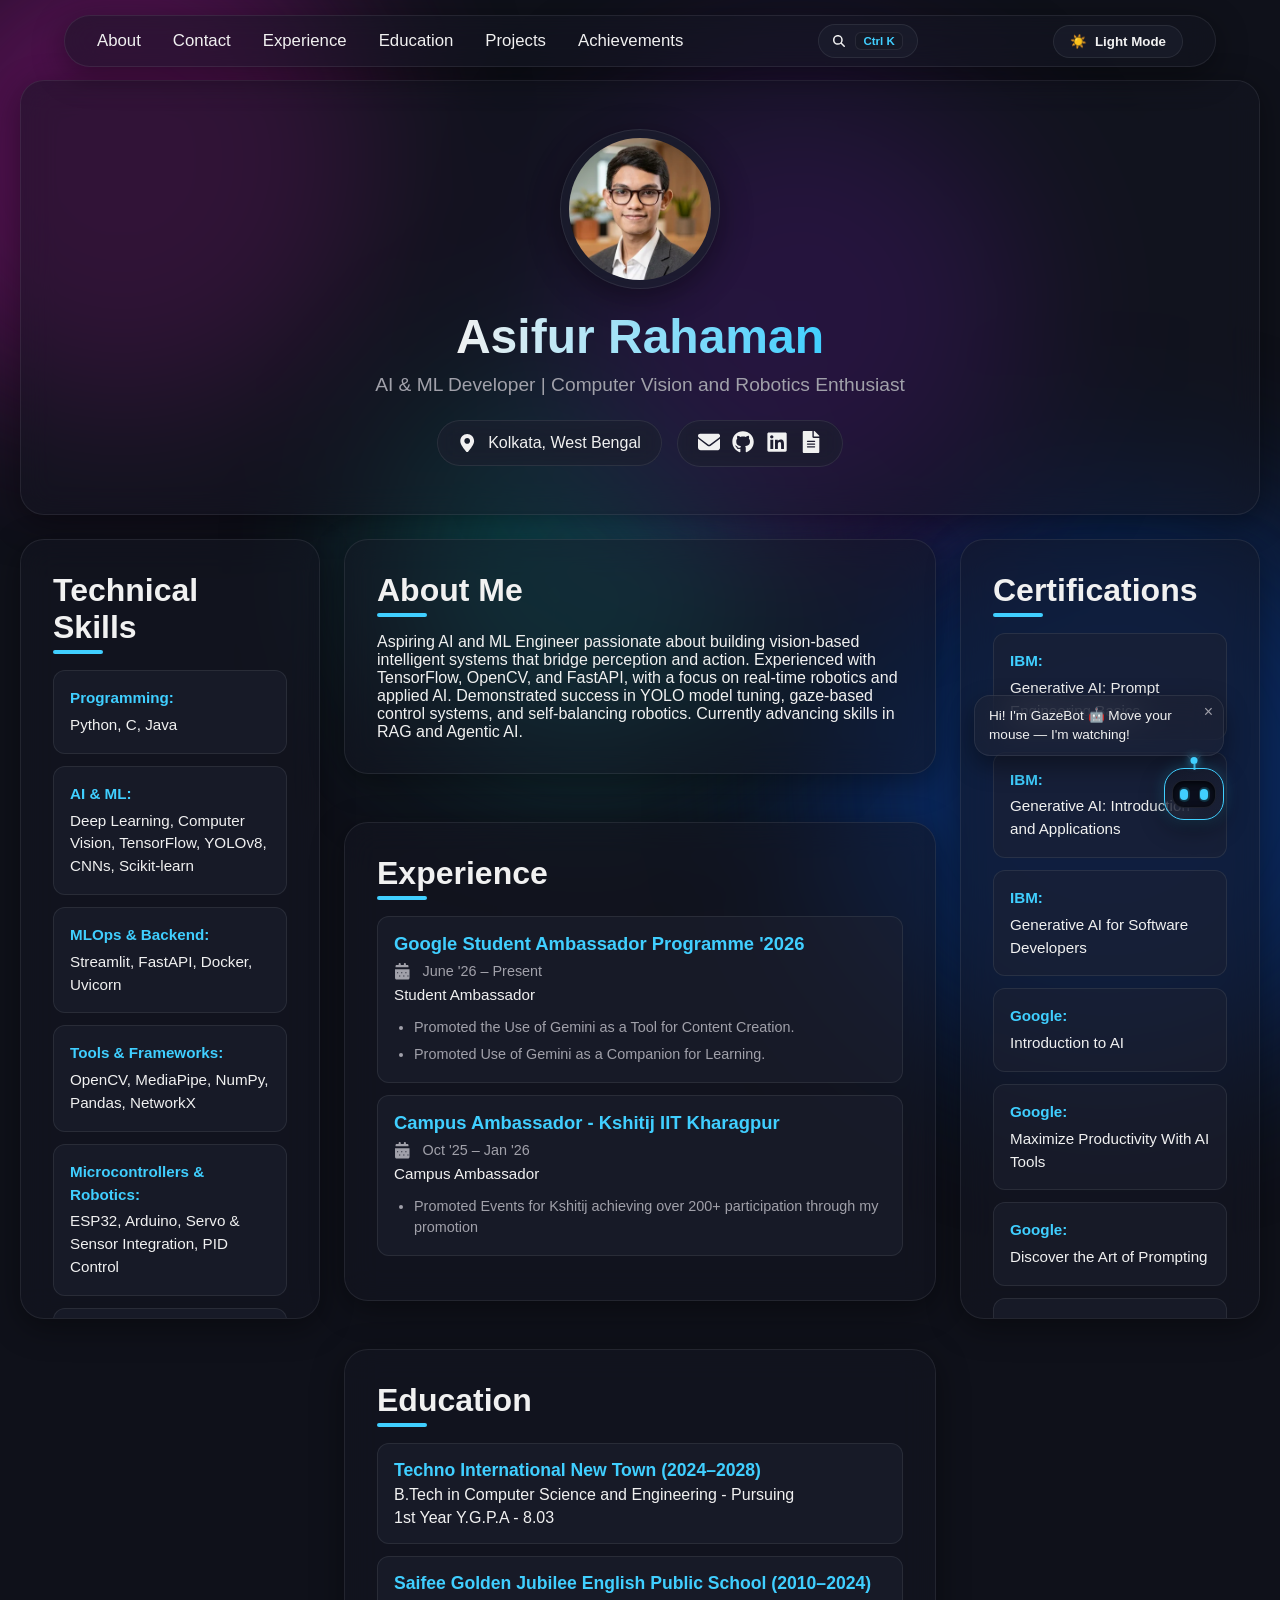
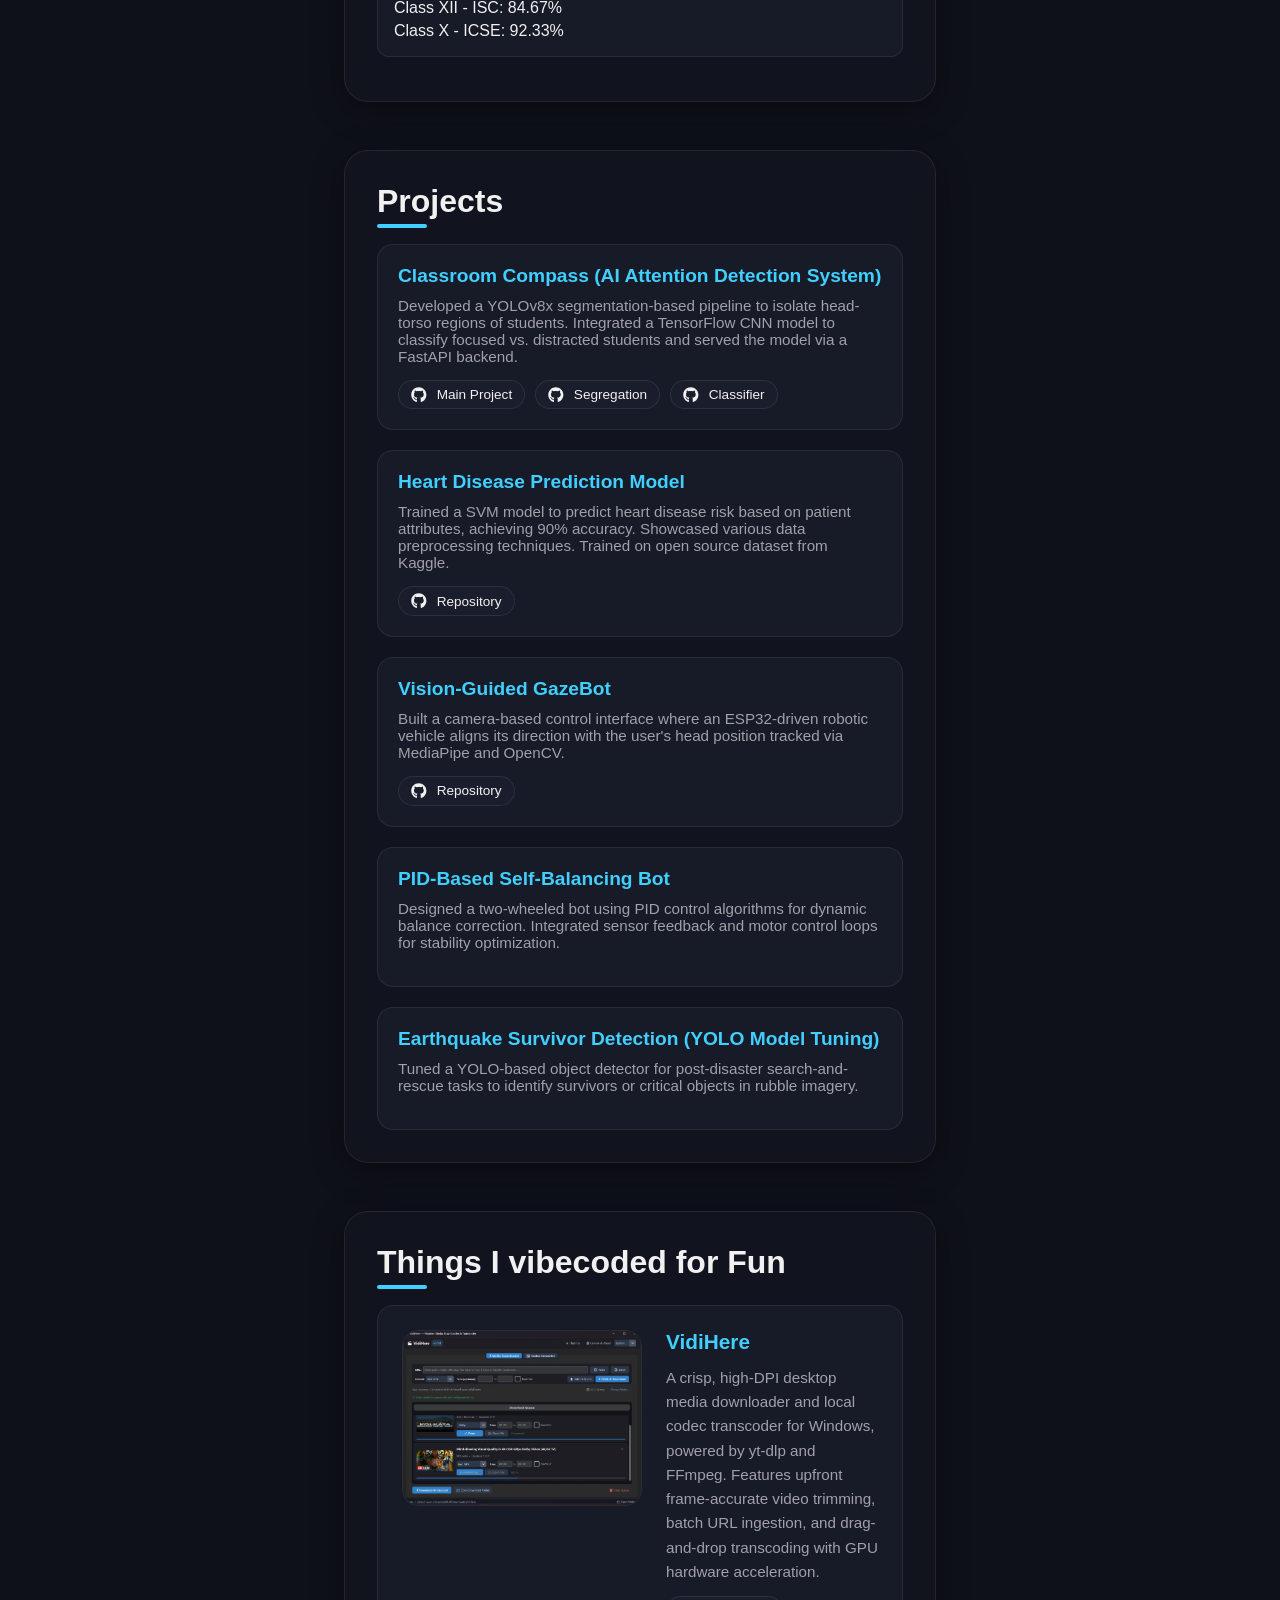
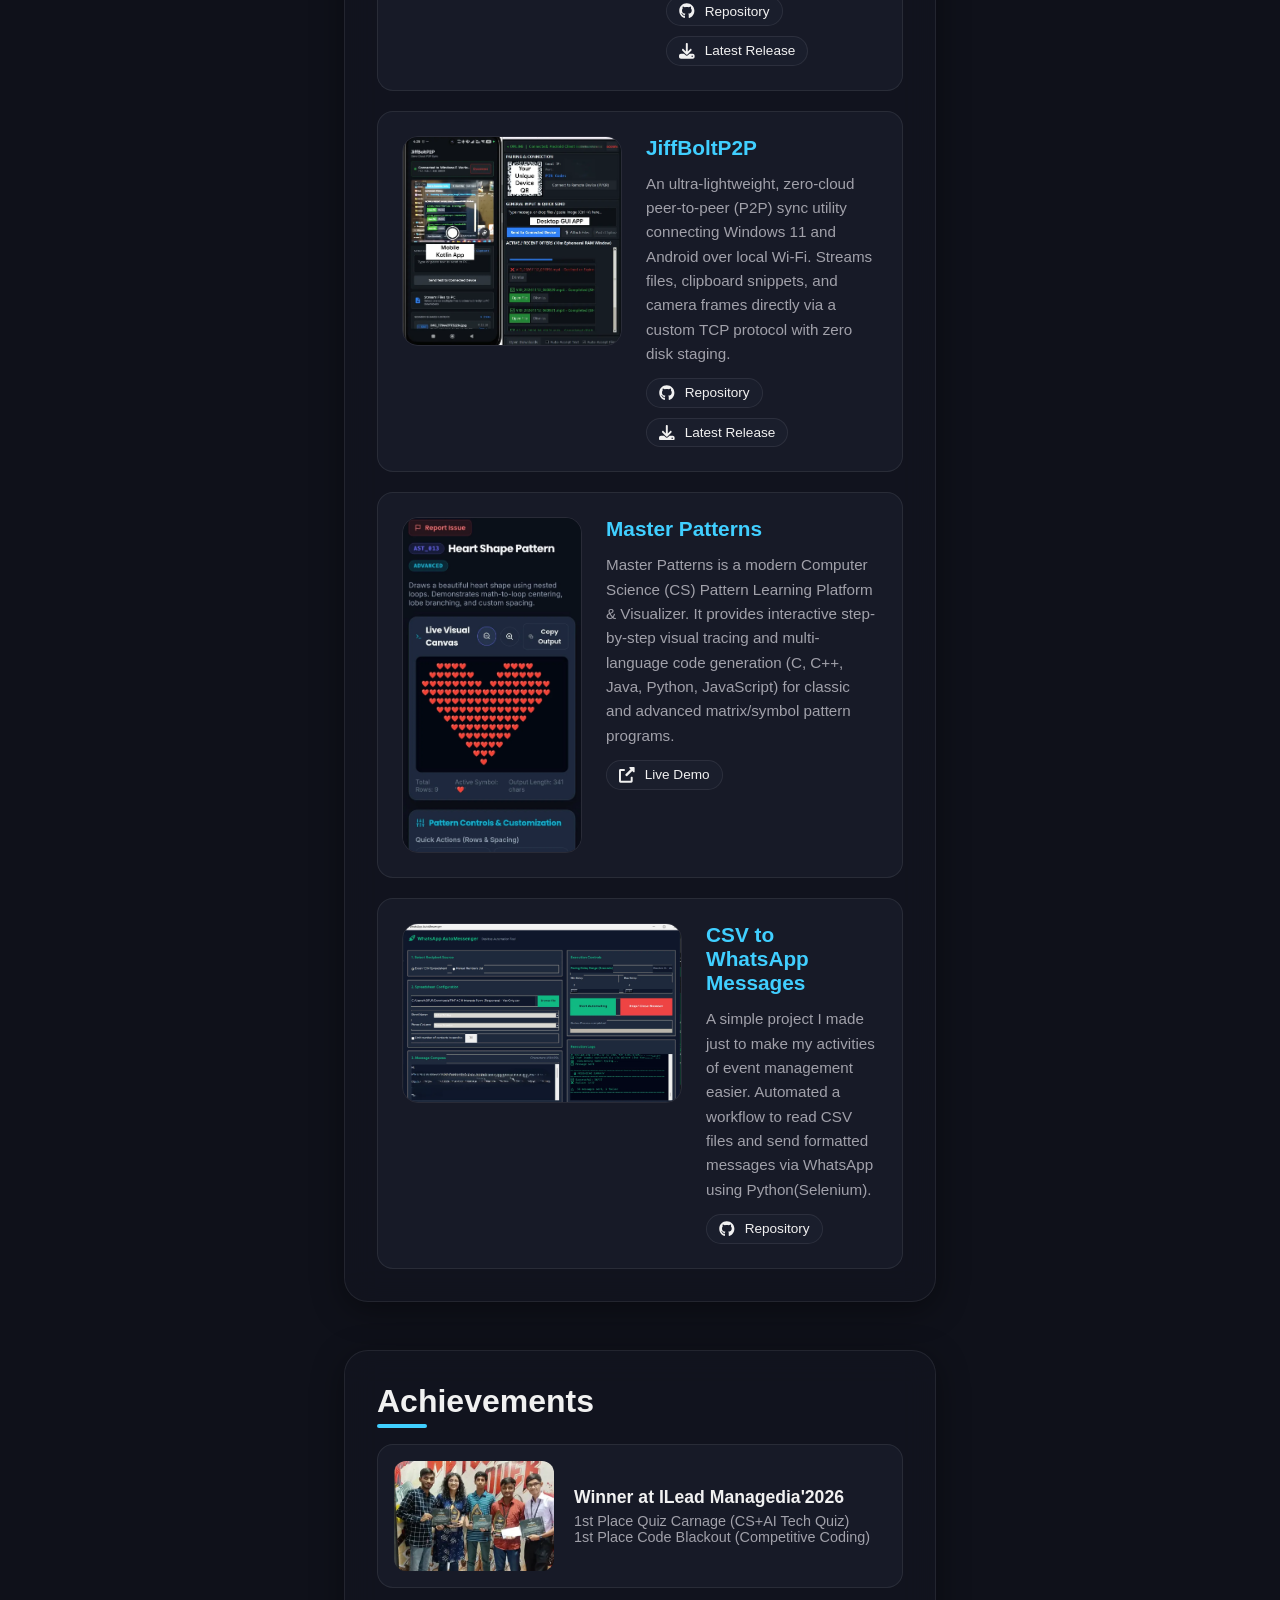
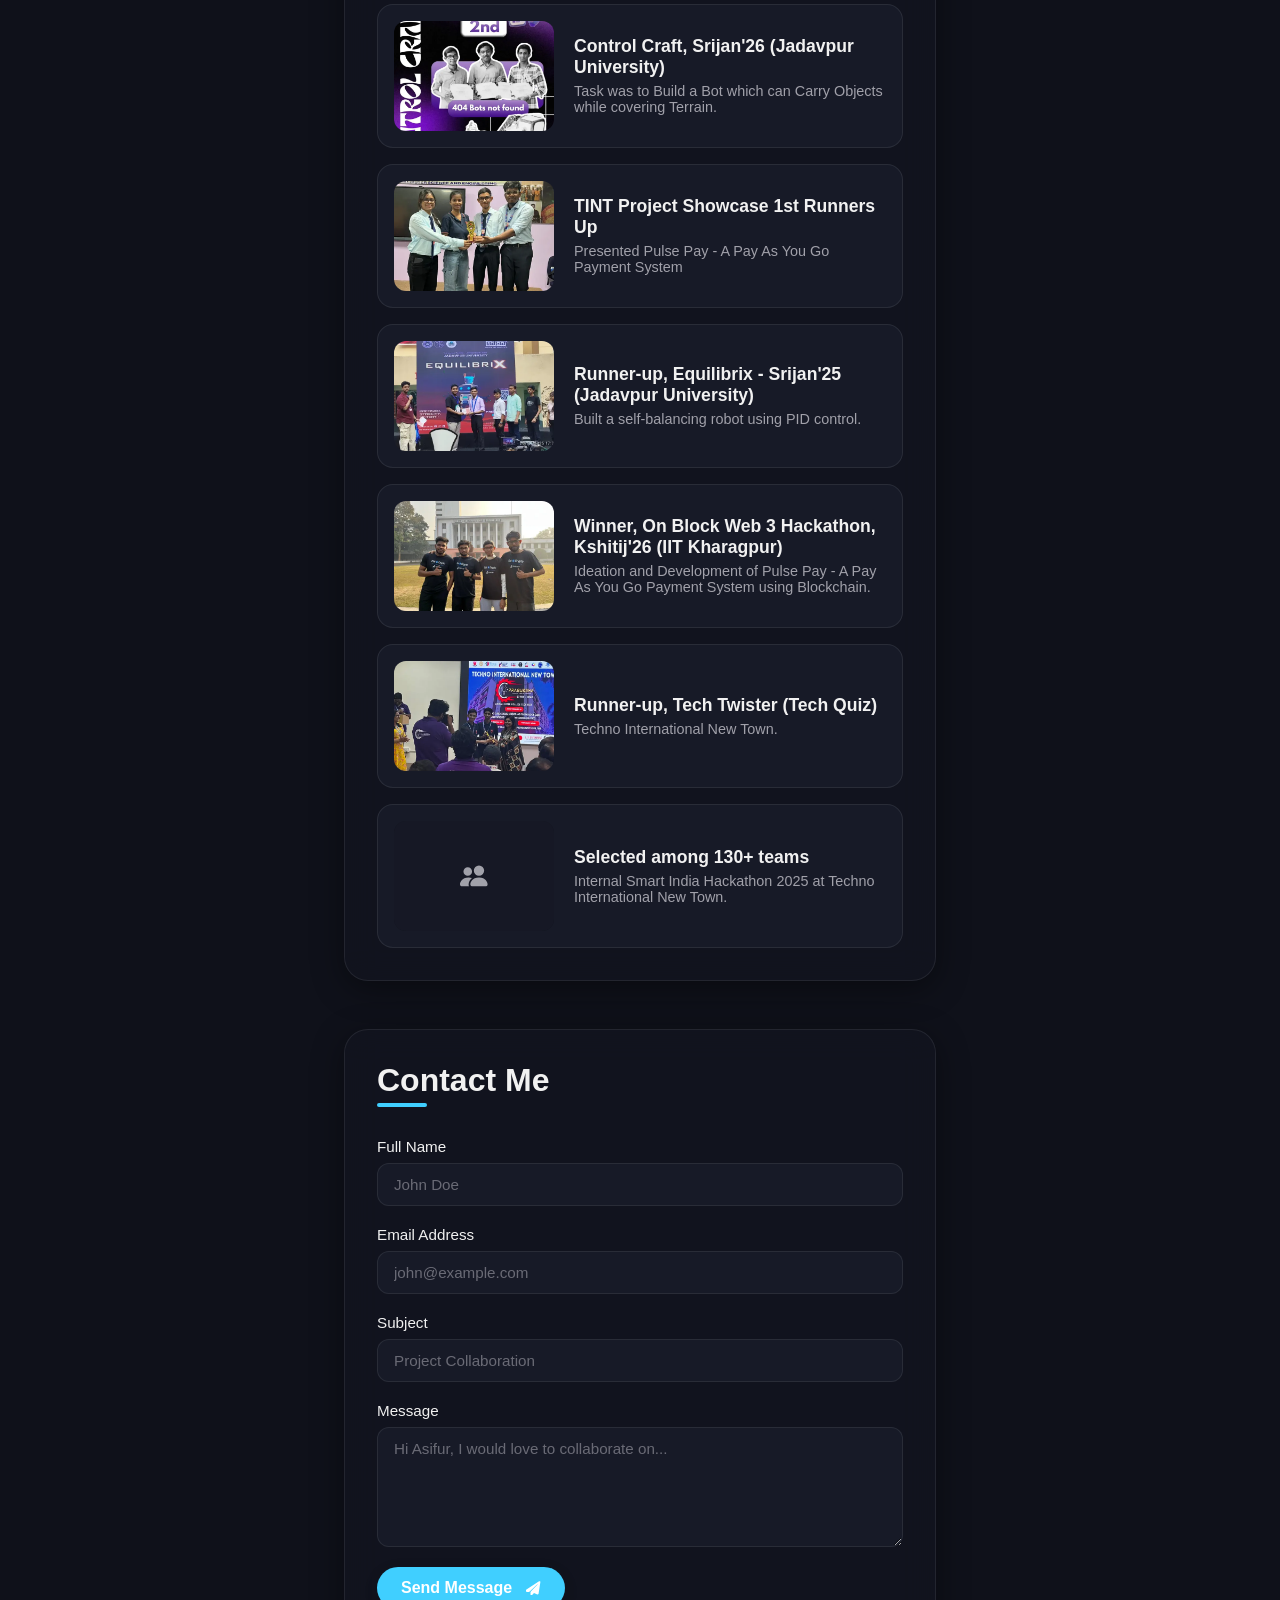
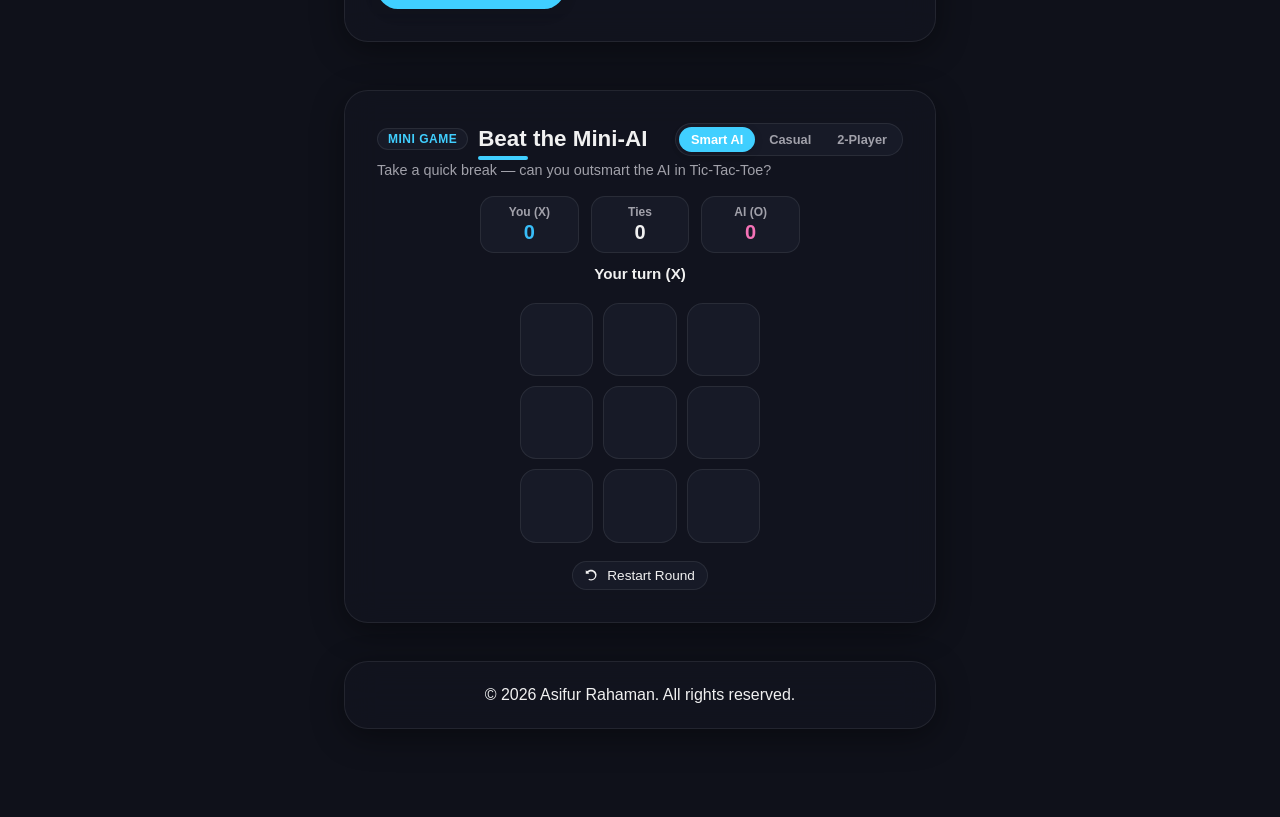
==== commit 71b22757: "Calibrate GazeBot drag slop thresholds to eliminate accidental drag during clicks" ====
--- a/index.html
+++ b/index.html
@@ -15,8 +15,8 @@
     <meta property="og:image" content="https://asifur-rahaman-portfolio.vercel.app/web-banner.jpg" />
     <meta property="og:url" content="https://asifur-rahaman-portfolio.vercel.app/" />
     <meta name="twitter:card" content="summary_large_image" />
-    <link rel="stylesheet" href="styles.css?v=1.0.5" />
-    <script defer src="script.js?v=1.0.5"></script>
+    <link rel="stylesheet" href="styles.css?v=1.0.7" />
+    <script defer src="script.js?v=1.0.7"></script>
     <link rel="preconnect" href="https://fonts.googleapis.com">
     <link rel="preconnect" href="https://fonts.gstatic.com" crossorigin>
     <link rel="preload" href="asifurimage.webp" as="image" fetchpriority="high">
@@ -447,7 +447,7 @@
             <div id="gazebotText" class="gazebot-text">Hi! I'm GazeBot 🤖 Move your cursor — I'm watching!</div>
             <div class="gazebot-bubble-arrow"></div>
         </div>
-        <button type="button" id="gazebotHead" class="gazebot-head" aria-label="GazeBot Mascot - Click to interact" title="GazeBot: Click me!">
+        <button type="button" id="gazebotHead" class="gazebot-head" aria-label="GazeBot Mascot - Click or drag to interact" title="GazeBot: Click or drag me!">
             <div class="gazebot-antenna">
                 <span class="gazebot-led"></span>
                 <span class="gazebot-stem"></span>
@@ -462,7 +462,7 @@
                     </div>
                 </div>
             </div>
-            <span class="gazebot-hint">Click me!</span>
+            <span class="gazebot-hint">Drag or click!</span>
         </button>
     </aside>
     <!-- Command Palette Modal (Ctrl + K) -->
--- a/styles.css
+++ b/styles.css
@@ -1316,6 +1316,48 @@
     -webkit-touch-callout: none;
 }
 
+.gazebot-widget.dragging {
+    transition: none !important;
+    z-index: 99995 !important;
+}
+
+/* Adaptive speech bubble positioning when dragged */
+.gazebot-widget.bubble-below {
+    flex-direction: column-reverse !important;
+}
+
+.gazebot-widget.bubble-below .gazebot-bubble {
+    margin-top: 12px;
+    margin-bottom: 0;
+    transform-origin: top right;
+}
+
+.gazebot-widget.bubble-below .gazebot-bubble-arrow {
+    bottom: auto;
+    top: -6px;
+    border-right: none;
+    border-bottom: none;
+    border-left: 1px solid var(--glass-border);
+    border-top: 1px solid var(--glass-border);
+}
+
+.gazebot-widget.align-left {
+    align-items: flex-start !important;
+}
+
+.gazebot-widget.align-left .gazebot-bubble {
+    transform-origin: bottom left;
+}
+
+.gazebot-widget.bubble-below.align-left .gazebot-bubble {
+    transform-origin: top left;
+}
+
+.gazebot-widget.align-left .gazebot-bubble-arrow {
+    right: auto;
+    left: 24px;
+}
+
 .gazebot-widget * {
     -webkit-tap-highlight-color: transparent;
     -webkit-touch-callout: none;
@@ -1397,6 +1439,8 @@
 
 .gazebot-head {
     pointer-events: auto;
+    touch-action: none;
+    cursor: grab;
     position: relative;
     width: 60px;
     height: 52px;
@@ -1406,7 +1450,6 @@
     border: 1.5px solid var(--accent-color);
     border-radius: 20px;
     box-shadow: 0 8px 24px var(--glass-shadow), 0 0 15px rgba(64, 207, 255, 0.25);
-    cursor: pointer;
     display: flex;
     justify-content: center;
     align-items: center;
@@ -1424,6 +1467,25 @@
 .gazebot-head:hover {
     transform: scale(1.08) translateY(-2px);
     box-shadow: 0 12px 28px var(--glass-shadow), 0 0 22px rgba(64, 207, 255, 0.45);
+}
+
+.gazebot-head:active,
+.gazebot-widget.dragging .gazebot-head {
+    cursor: grabbing !important;
+}
+
+.gazebot-widget.dragging .gazebot-head {
+    transform: scale(1.12) !important;
+    box-shadow: 0 16px 36px var(--glass-shadow), 0 0 28px rgba(64, 207, 255, 0.65) !important;
+    animation: none !important;
+}
+
+/* Wide alarmed pupils while dragging */
+.gazebot-widget.dragging .gazebot-pupil {
+    transform: none !important;
+    width: 10px !important;
+    height: 13px !important;
+    box-shadow: 0 0 14px #40cfff, inset 0 0 4px #fff !important;
 }
 
 .gazebot-head:focus,
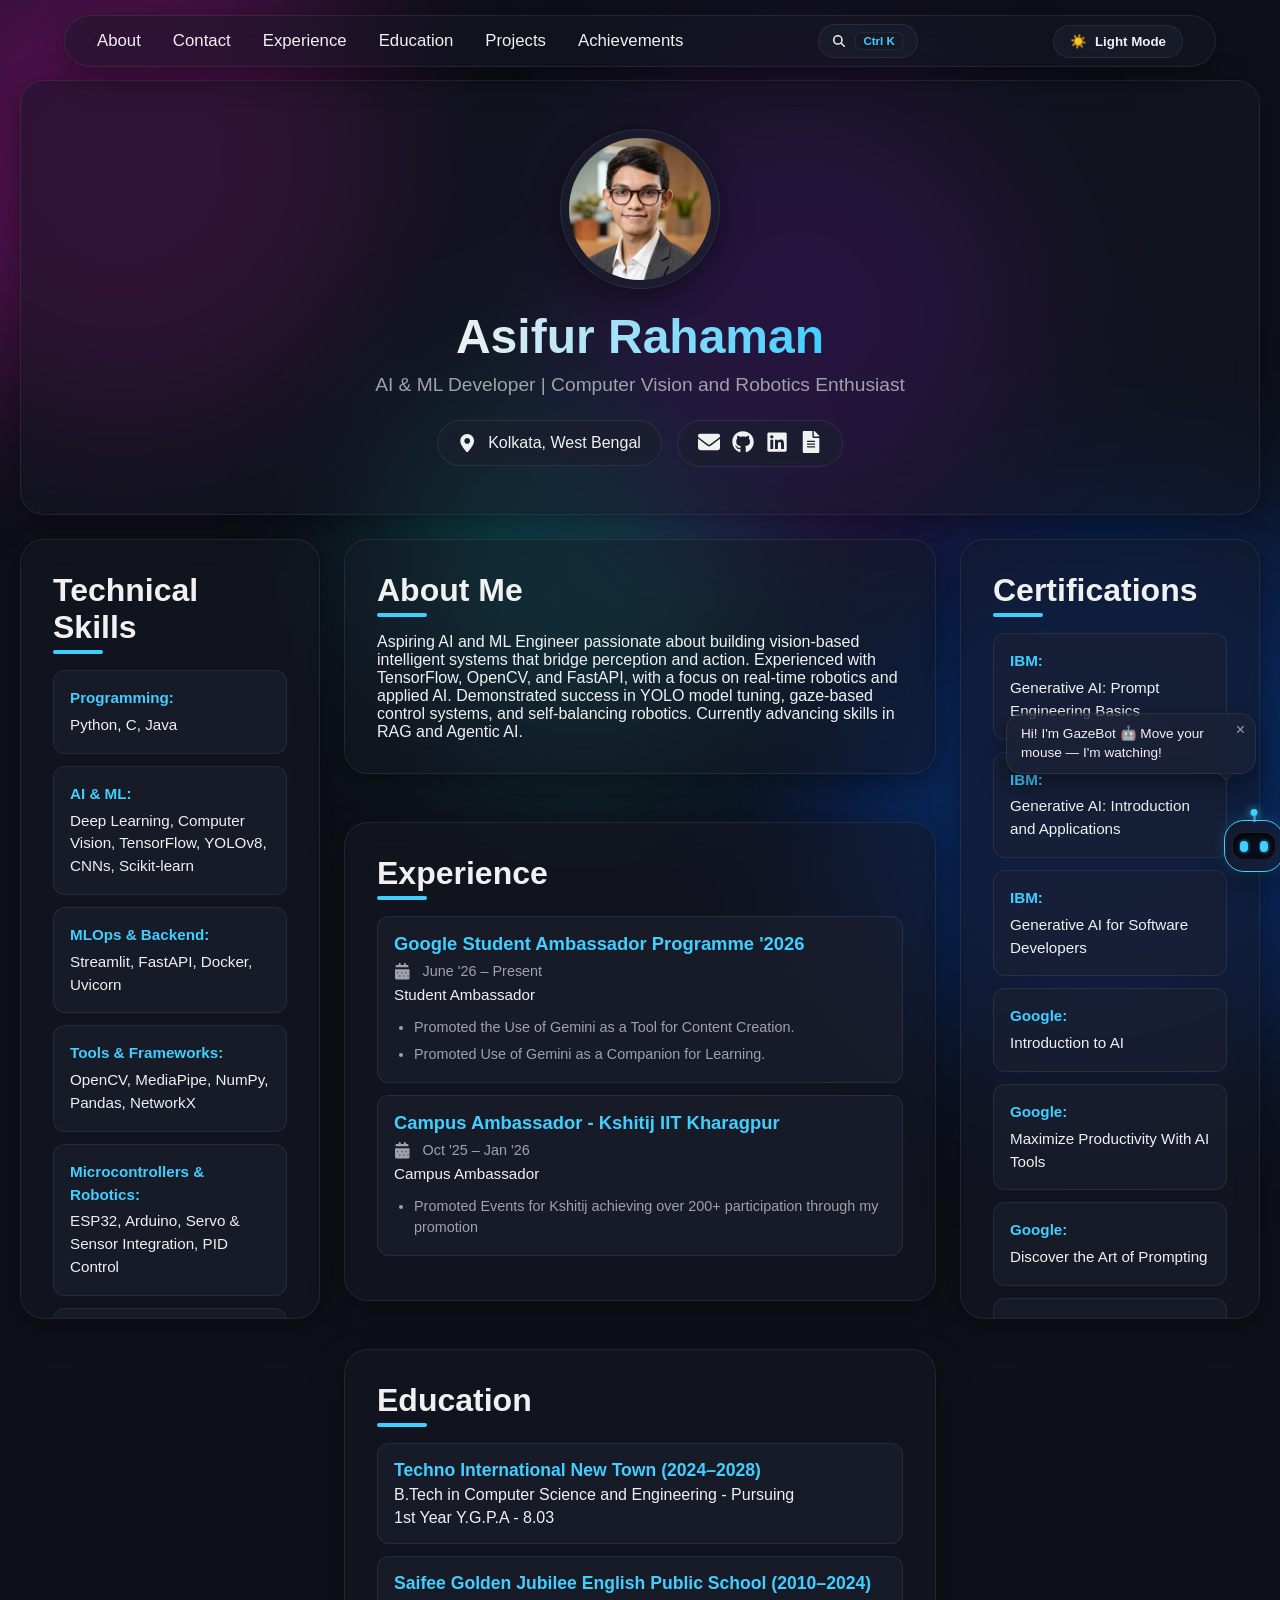
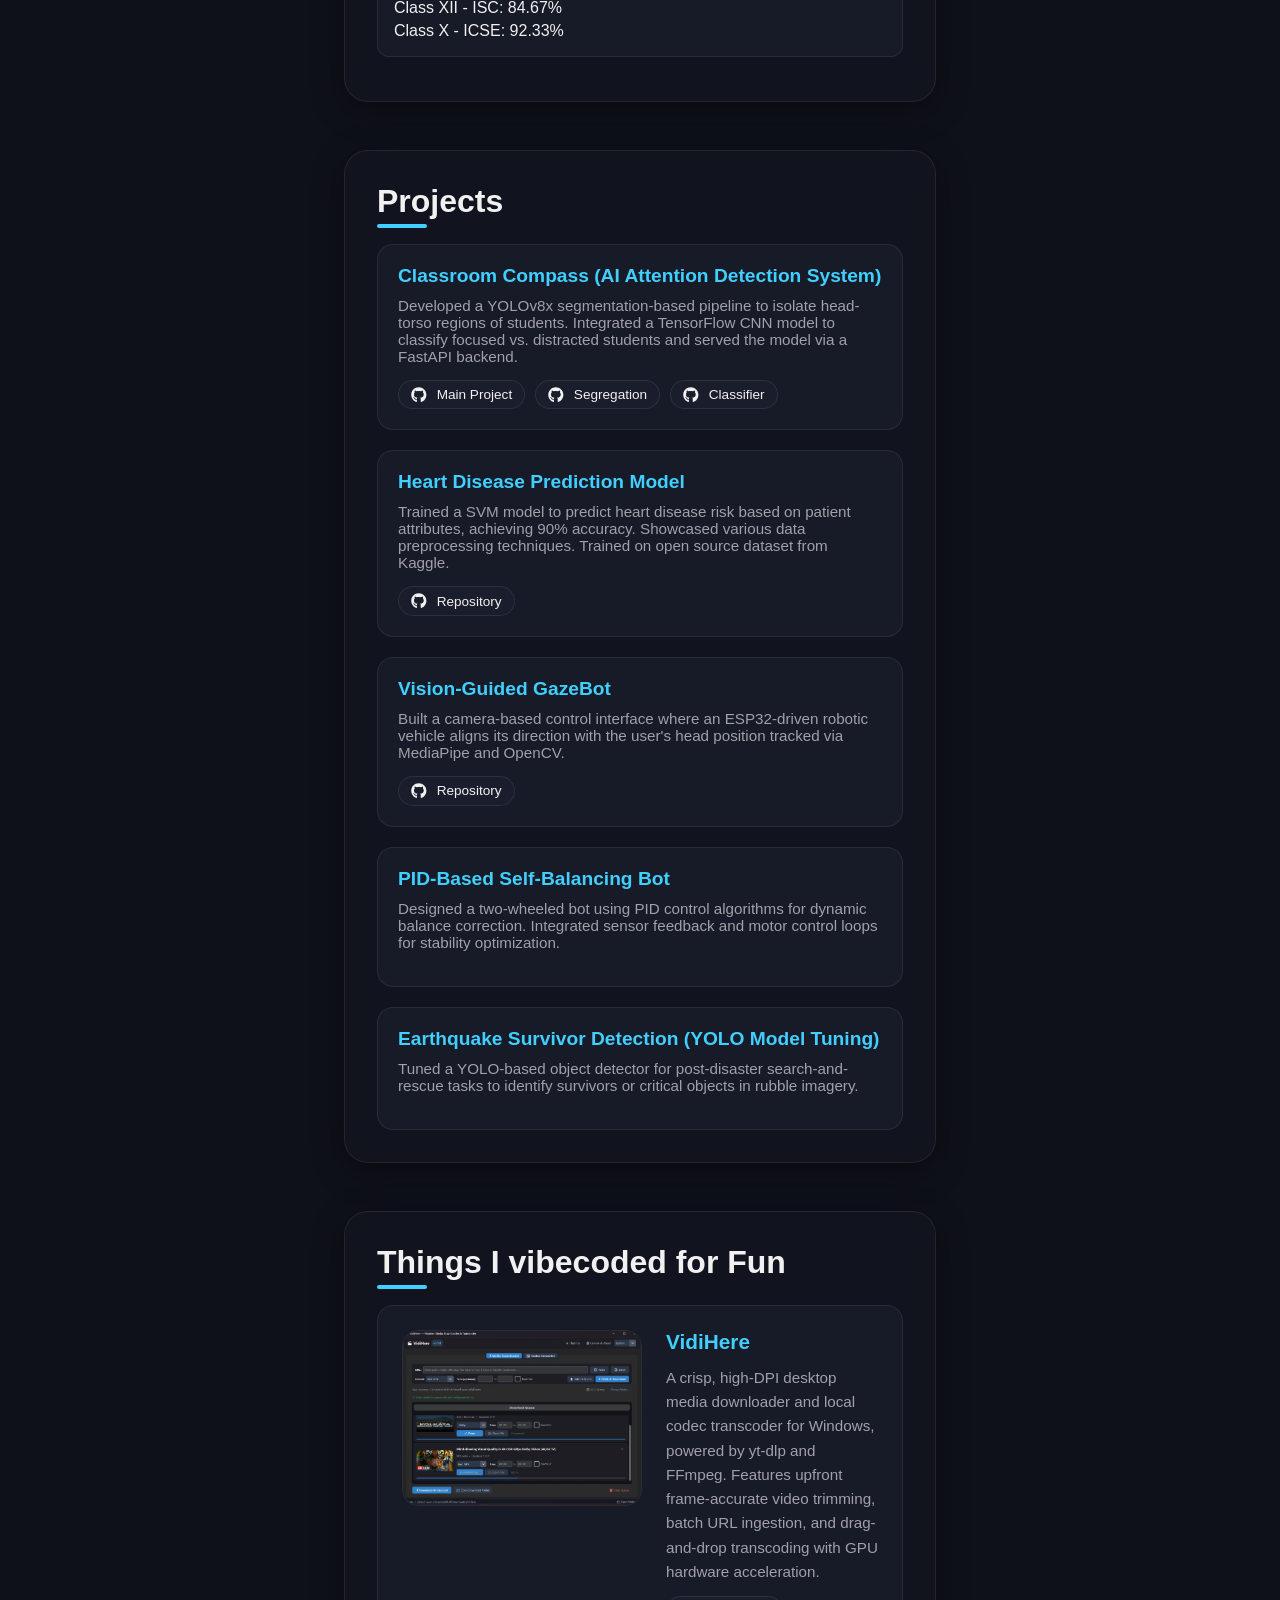
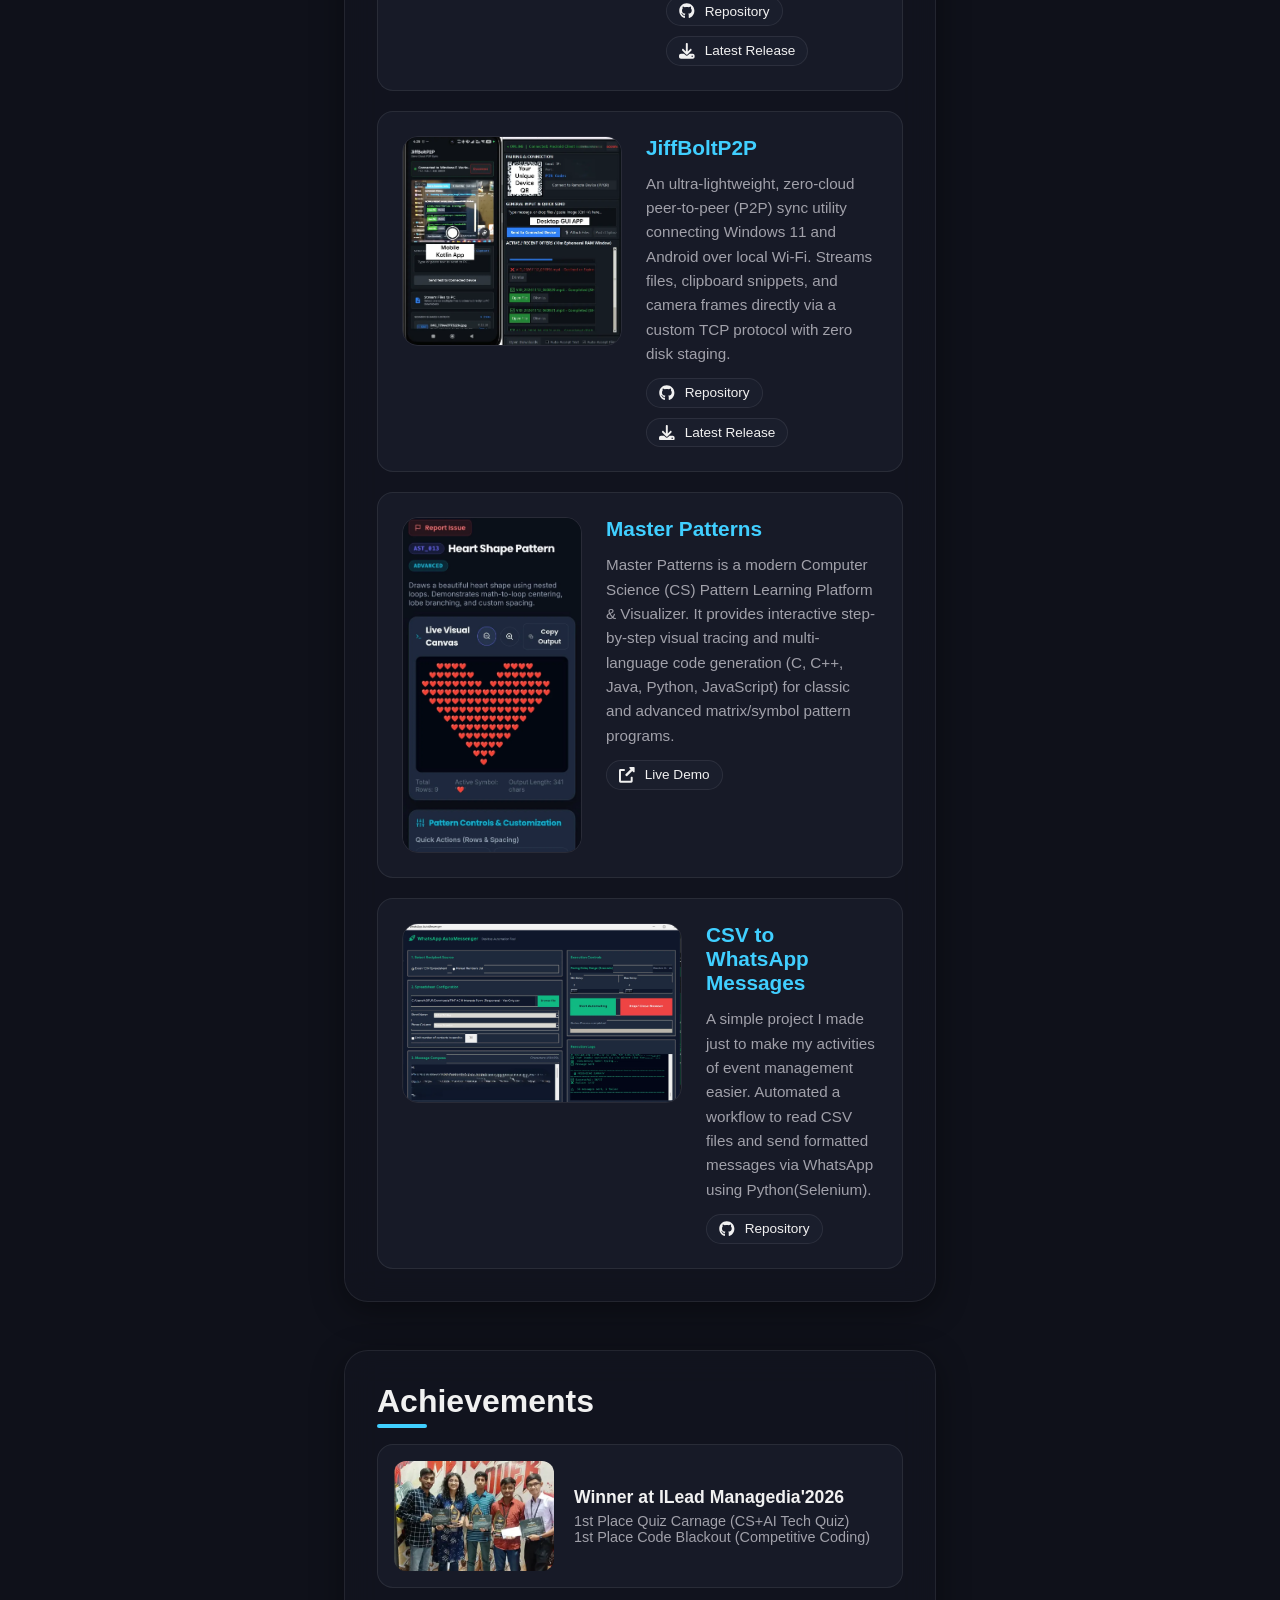
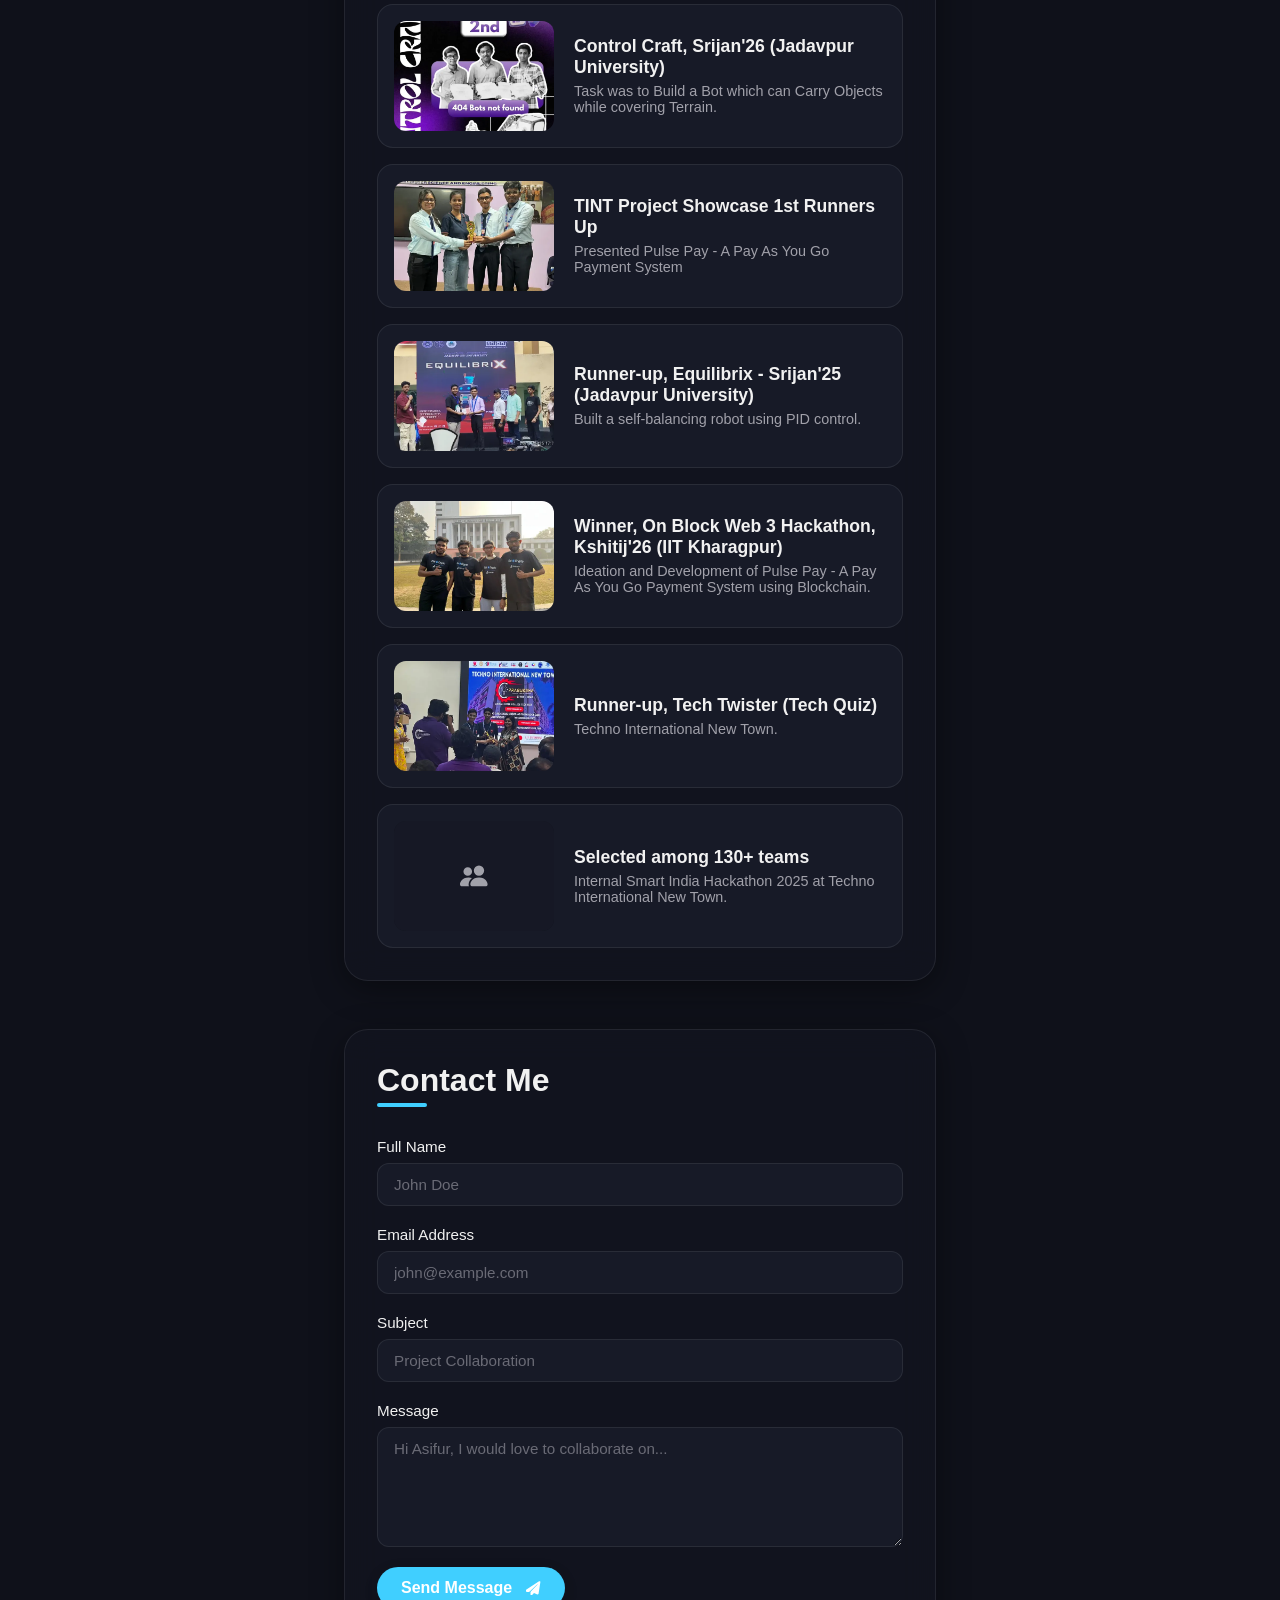
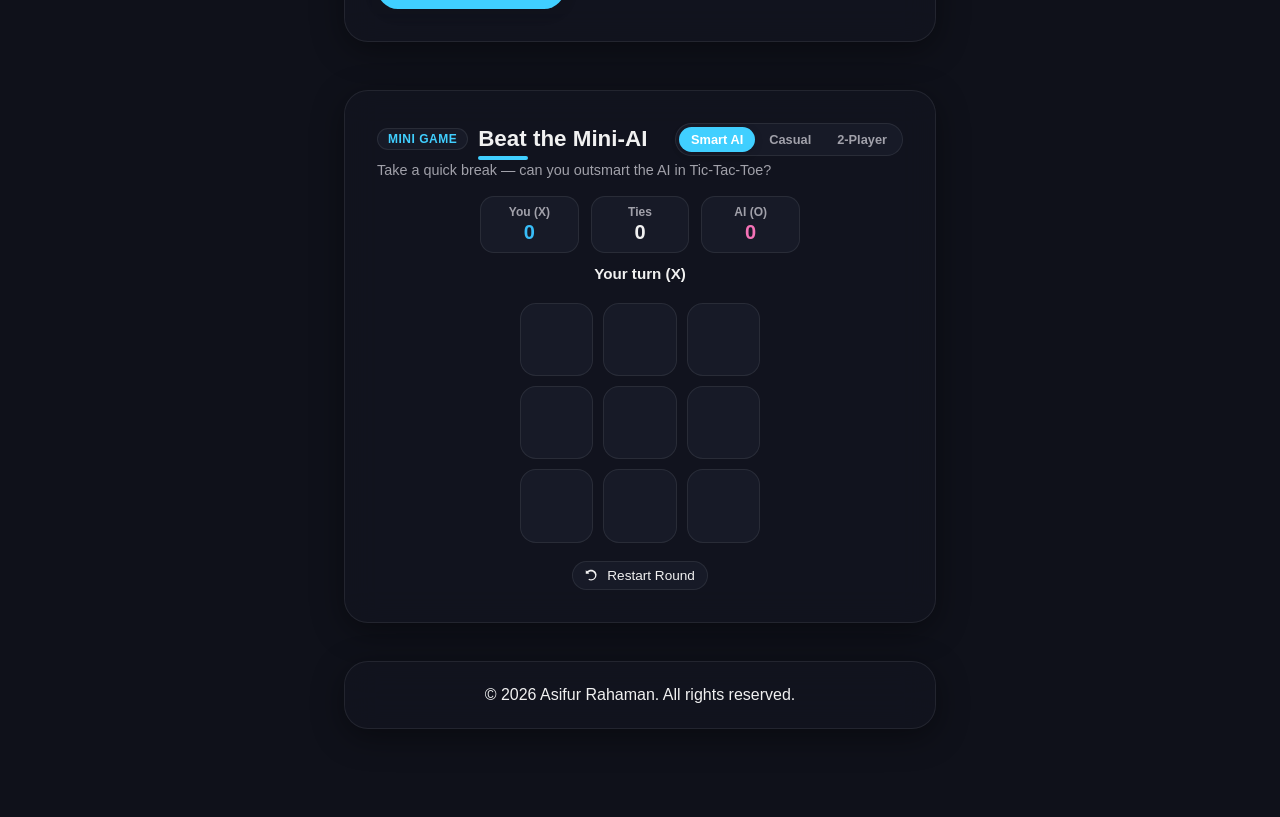
==== commit 2ec5da1f: "Fix mobile GazeBot dragging constraint by decoupling speech bubble from mascot bounding box" ====
--- a/index.html
+++ b/index.html
@@ -15,8 +15,8 @@
     <meta property="og:image" content="https://asifur-rahaman-portfolio.vercel.app/web-banner.jpg" />
     <meta property="og:url" content="https://asifur-rahaman-portfolio.vercel.app/" />
     <meta name="twitter:card" content="summary_large_image" />
-    <link rel="stylesheet" href="styles.css?v=1.0.7" />
-    <script defer src="script.js?v=1.0.7"></script>
+    <link rel="stylesheet" href="styles.css?v=1.0.8" />
+    <script defer src="script.js?v=1.0.8"></script>
     <link rel="preconnect" href="https://fonts.googleapis.com">
     <link rel="preconnect" href="https://fonts.gstatic.com" crossorigin>
     <link rel="preload" href="asifurimage.webp" as="image" fetchpriority="high">
--- a/styles.css
+++ b/styles.css
@@ -1305,10 +1305,9 @@
     position: fixed;
     bottom: 24px;
     right: 24px;
+    width: 60px;
+    height: 52px;
     z-index: 990;
-    display: flex;
-    flex-direction: column;
-    align-items: flex-end;
     pointer-events: none;
     user-select: none;
     -webkit-user-select: none;
@@ -1321,14 +1320,45 @@
     z-index: 99995 !important;
 }
 
+.gazebot-widget * {
+    -webkit-tap-highlight-color: transparent;
+    -webkit-touch-callout: none;
+}
+
+.gazebot-bubble {
+    pointer-events: none;
+    position: absolute;
+    bottom: calc(100% + 14px);
+    right: 0;
+    width: max-content;
+    max-width: min(250px, calc(100vw - 32px));
+    background: var(--inner-glass-bg);
+    backdrop-filter: blur(16px);
+    -webkit-backdrop-filter: blur(16px);
+    border: 1px solid var(--glass-border);
+    box-shadow: 0 10px 25px var(--glass-shadow);
+    border-radius: 16px;
+    padding: 10px 14px;
+    margin: 0;
+    opacity: 0;
+    transform: translateY(10px) scale(0.9);
+    transform-origin: bottom right;
+    transition: opacity 0.3s cubic-bezier(0.175, 0.885, 0.32, 1.275), transform 0.3s cubic-bezier(0.175, 0.885, 0.32, 1.275);
+    visibility: hidden;
+    z-index: 995;
+}
+
+.gazebot-bubble.active {
+    pointer-events: auto;
+    opacity: 1;
+    transform: translateY(0) scale(1);
+    visibility: visible;
+}
+
 /* Adaptive speech bubble positioning when dragged */
-.gazebot-widget.bubble-below {
-    flex-direction: column-reverse !important;
-}
-
 .gazebot-widget.bubble-below .gazebot-bubble {
-    margin-top: 12px;
-    margin-bottom: 0;
+    bottom: auto;
+    top: calc(100% + 14px);
     transform-origin: top right;
 }
 
@@ -1341,11 +1371,9 @@
     border-top: 1px solid var(--glass-border);
 }
 
-.gazebot-widget.align-left {
-    align-items: flex-start !important;
-}
-
 .gazebot-widget.align-left .gazebot-bubble {
+    right: auto;
+    left: 0;
     transform-origin: bottom left;
 }
 
@@ -1356,37 +1384,6 @@
 .gazebot-widget.align-left .gazebot-bubble-arrow {
     right: auto;
     left: 24px;
-}
-
-.gazebot-widget * {
-    -webkit-tap-highlight-color: transparent;
-    -webkit-touch-callout: none;
-}
-
-.gazebot-bubble {
-    pointer-events: none;
-    background: var(--inner-glass-bg);
-    backdrop-filter: blur(16px);
-    -webkit-backdrop-filter: blur(16px);
-    border: 1px solid var(--glass-border);
-    box-shadow: 0 10px 25px var(--glass-shadow);
-    border-radius: 16px;
-    padding: 10px 14px;
-    max-width: 250px;
-    position: relative;
-    margin-bottom: 12px;
-    opacity: 0;
-    transform: translateY(10px) scale(0.9);
-    transform-origin: bottom right;
-    transition: opacity 0.3s cubic-bezier(0.175, 0.885, 0.32, 1.275), transform 0.3s cubic-bezier(0.175, 0.885, 0.32, 1.275);
-    visibility: hidden;
-}
-
-.gazebot-bubble.active {
-    pointer-events: auto;
-    opacity: 1;
-    transform: translateY(0) scale(1);
-    visibility: visible;
 }
 
 .gazebot-text {
@@ -2027,3 +2024,13 @@
         gap: 8px;
     }
 }
+
+@media (max-width: 480px) {
+    .gazebot-bubble {
+        max-width: min(215px, calc(100vw - 28px));
+        padding: 8px 12px;
+    }
+    .gazebot-text {
+        font-size: 0.8rem;
+    }
+}
